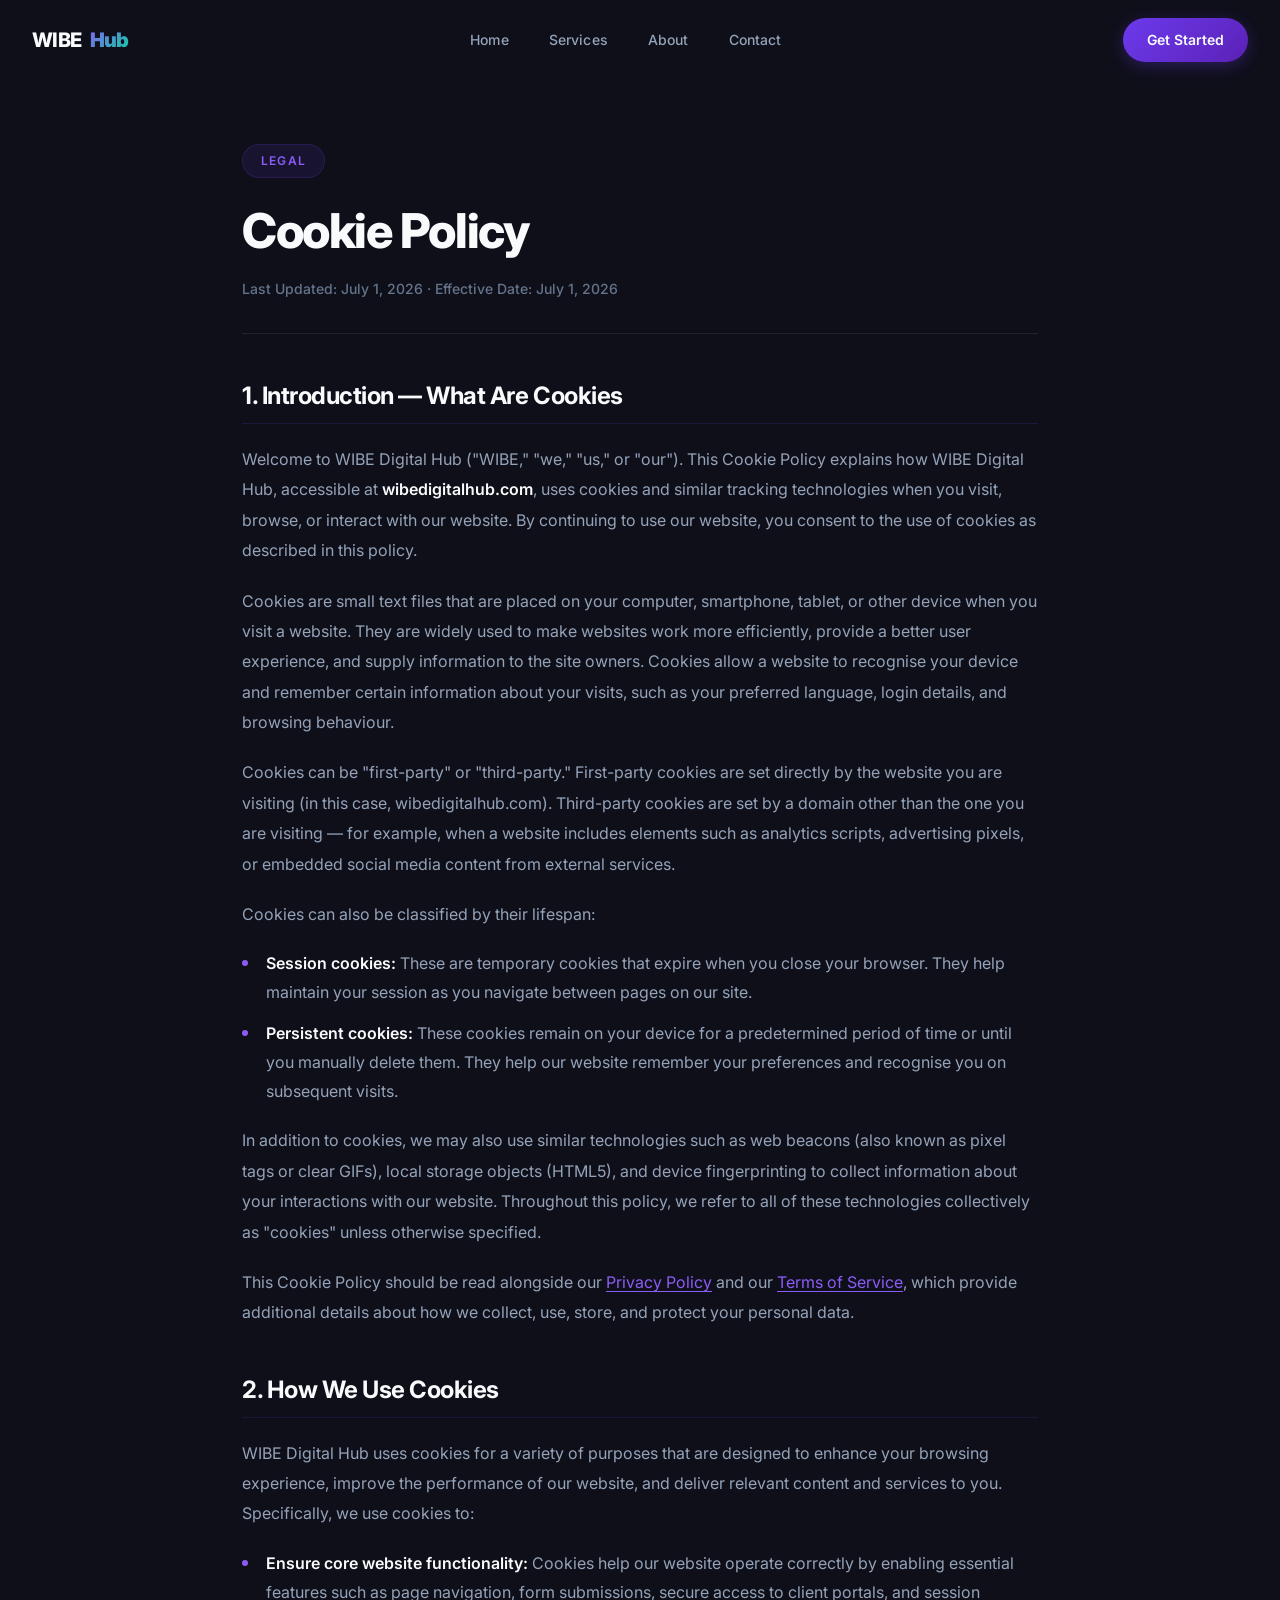
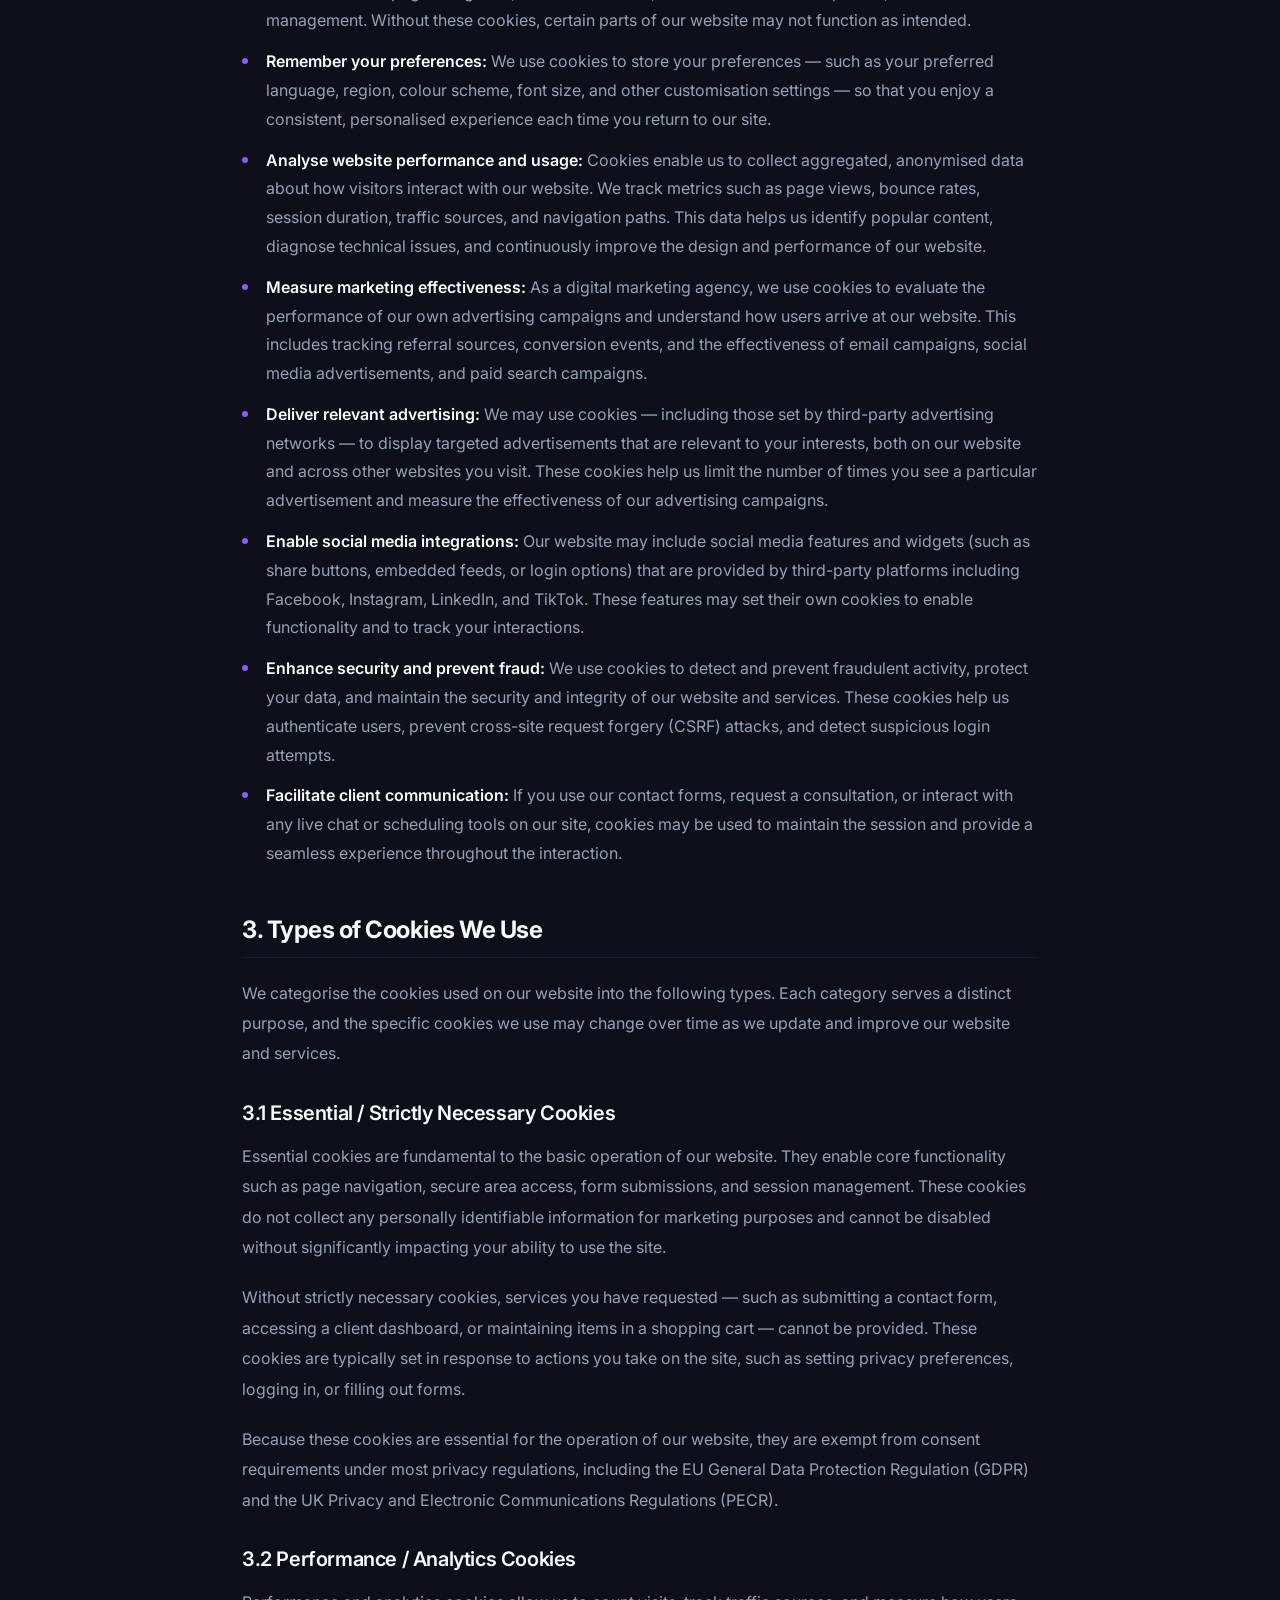
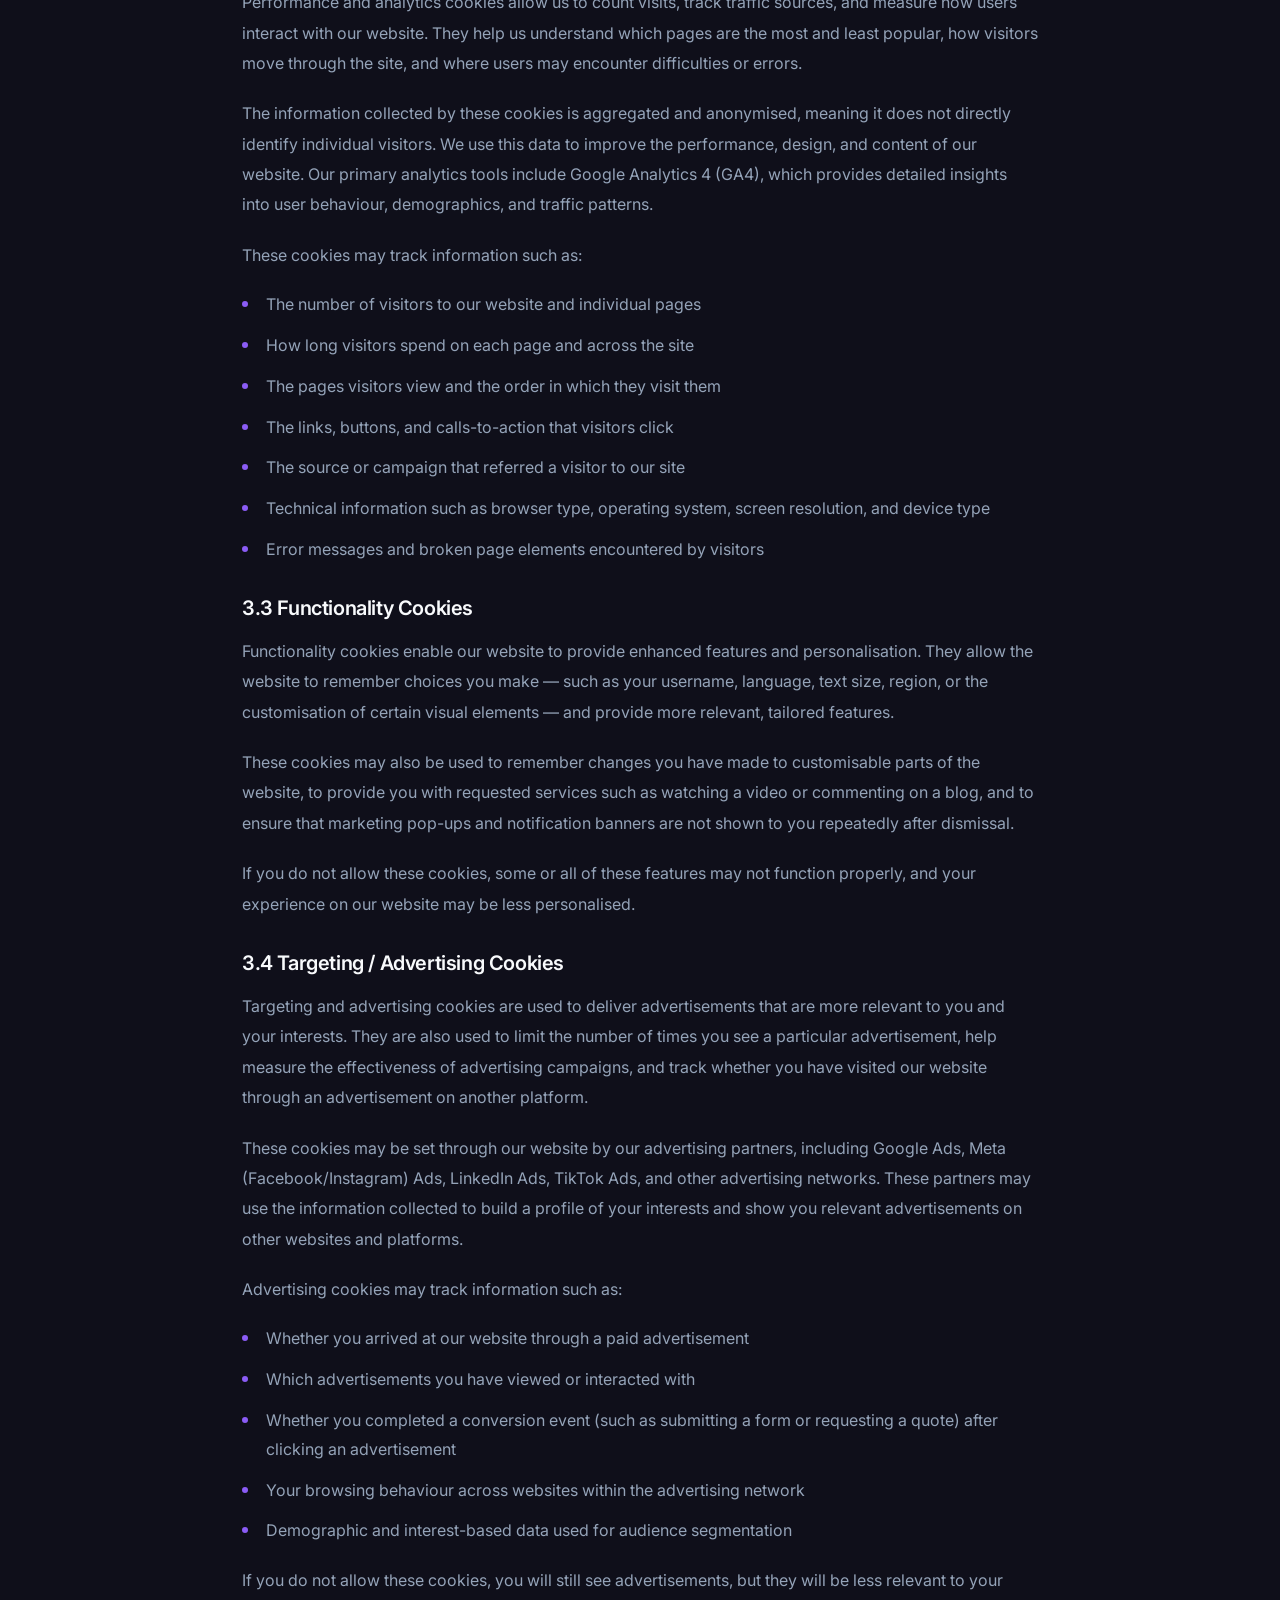
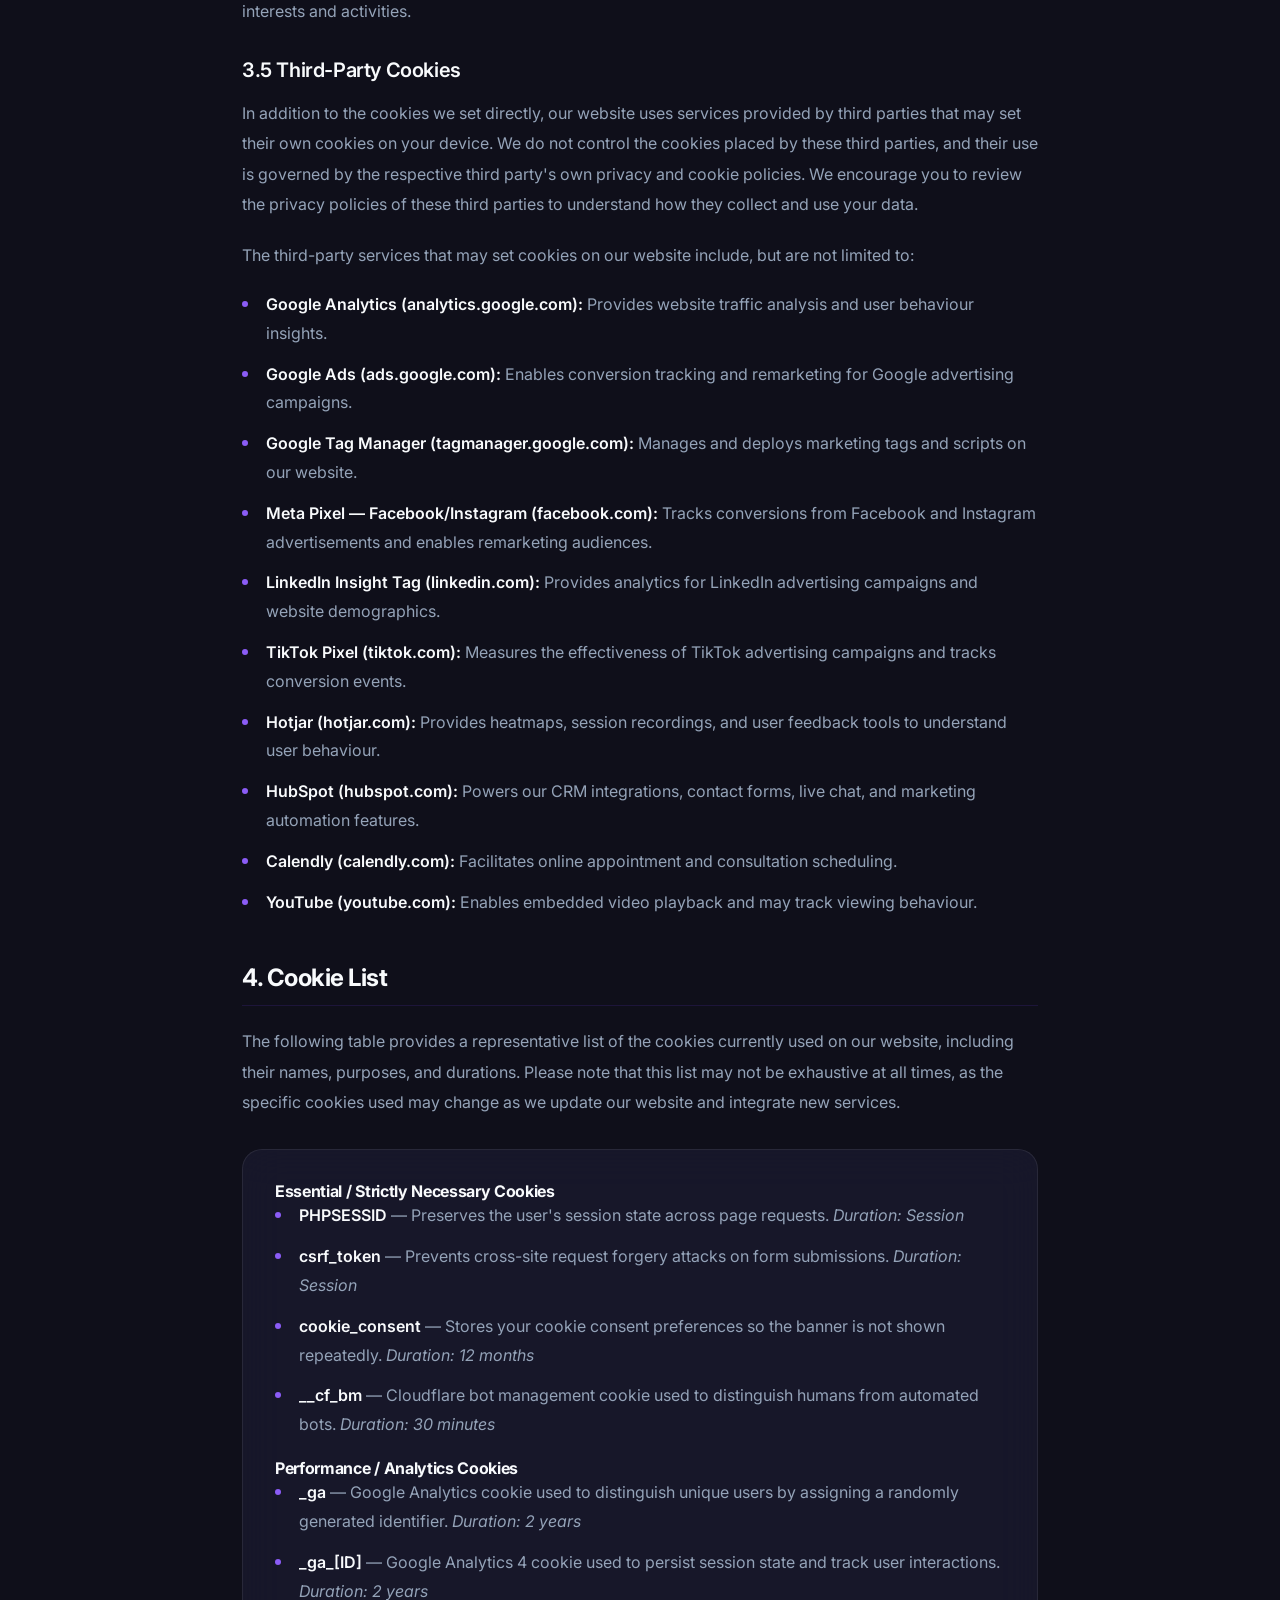
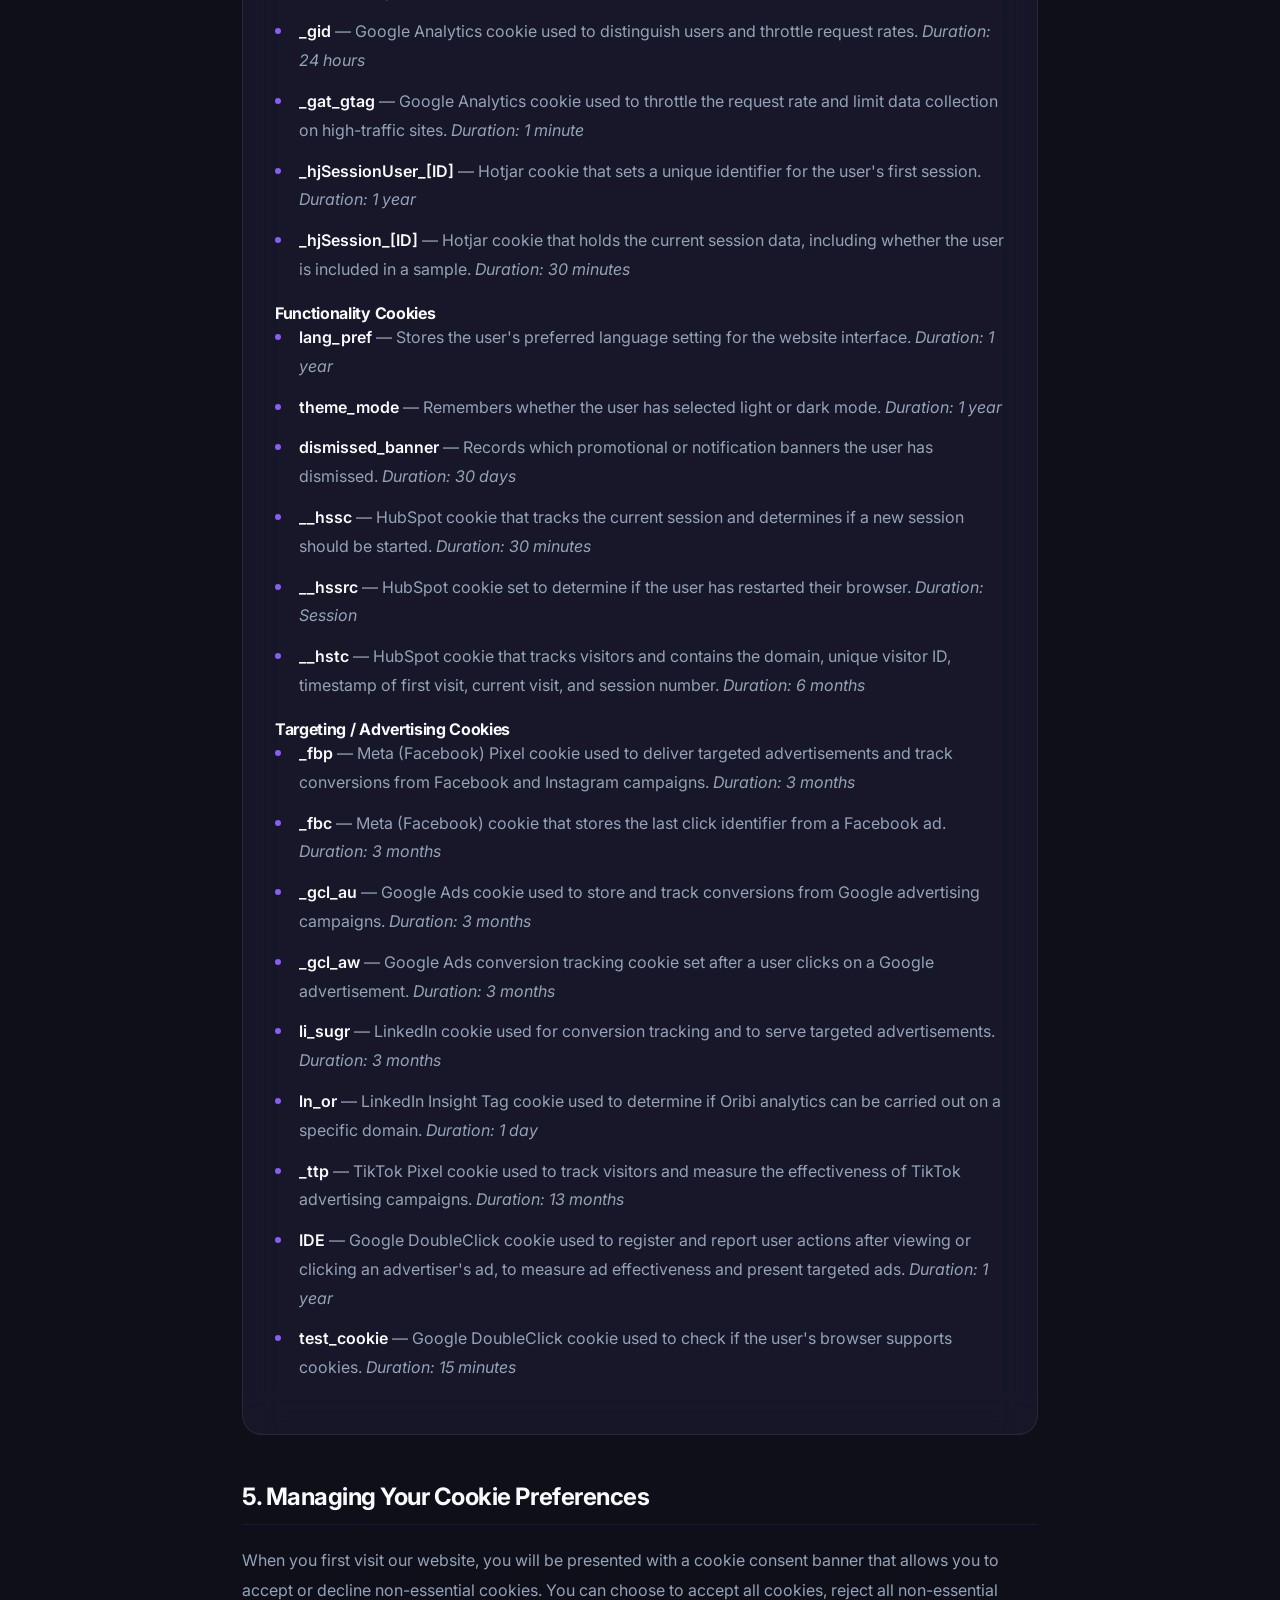
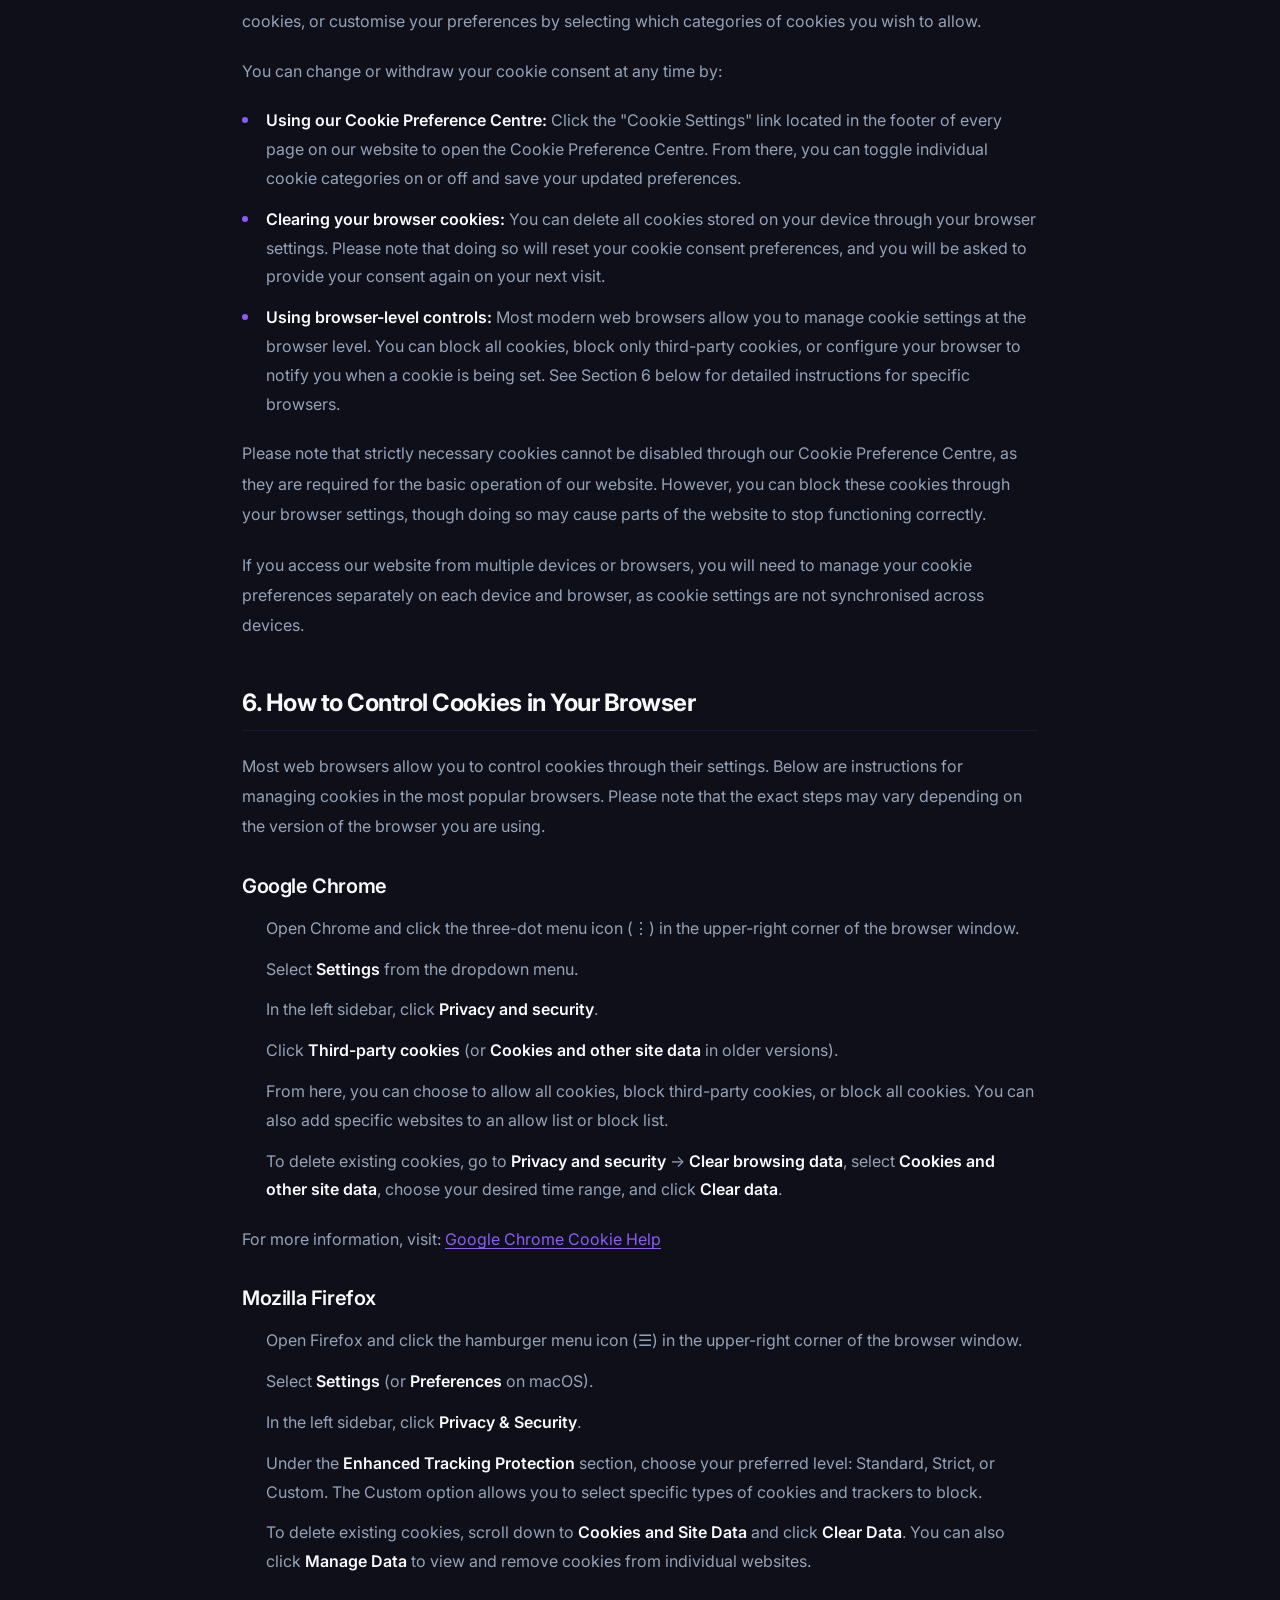
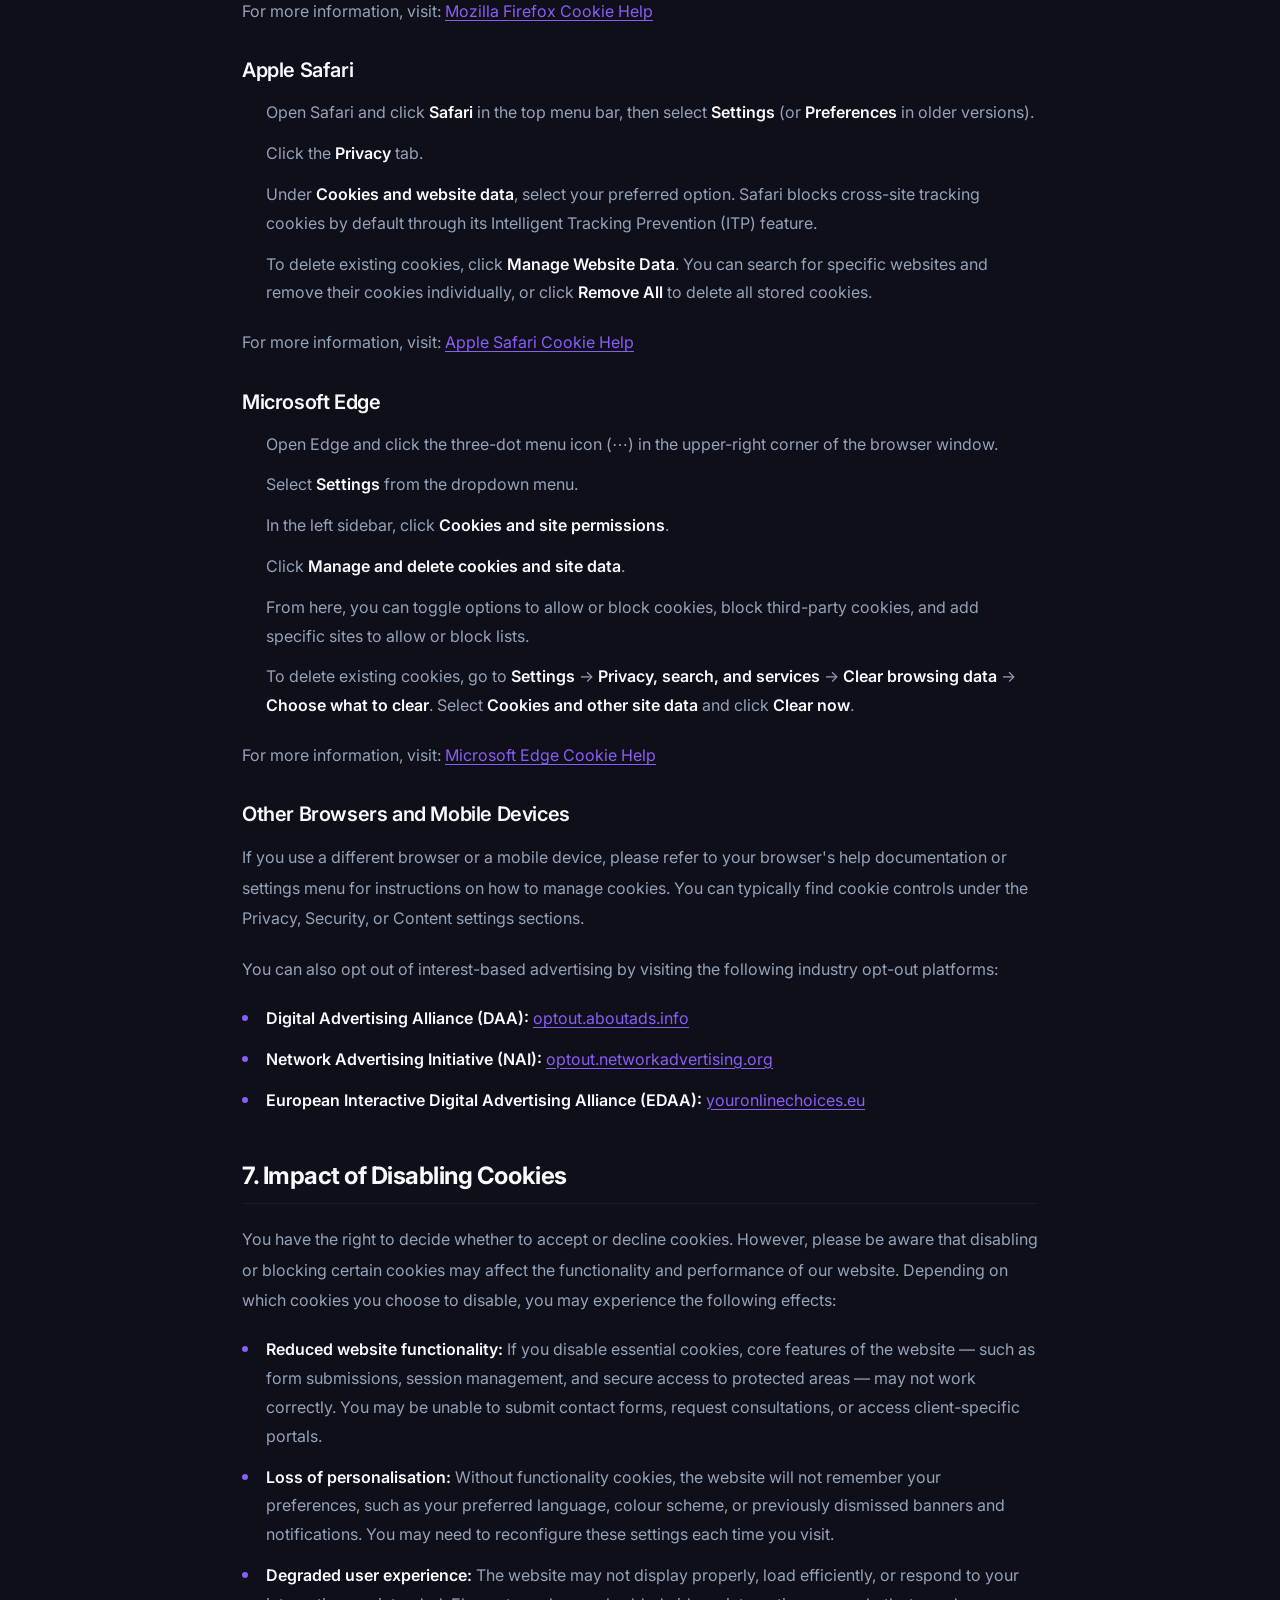
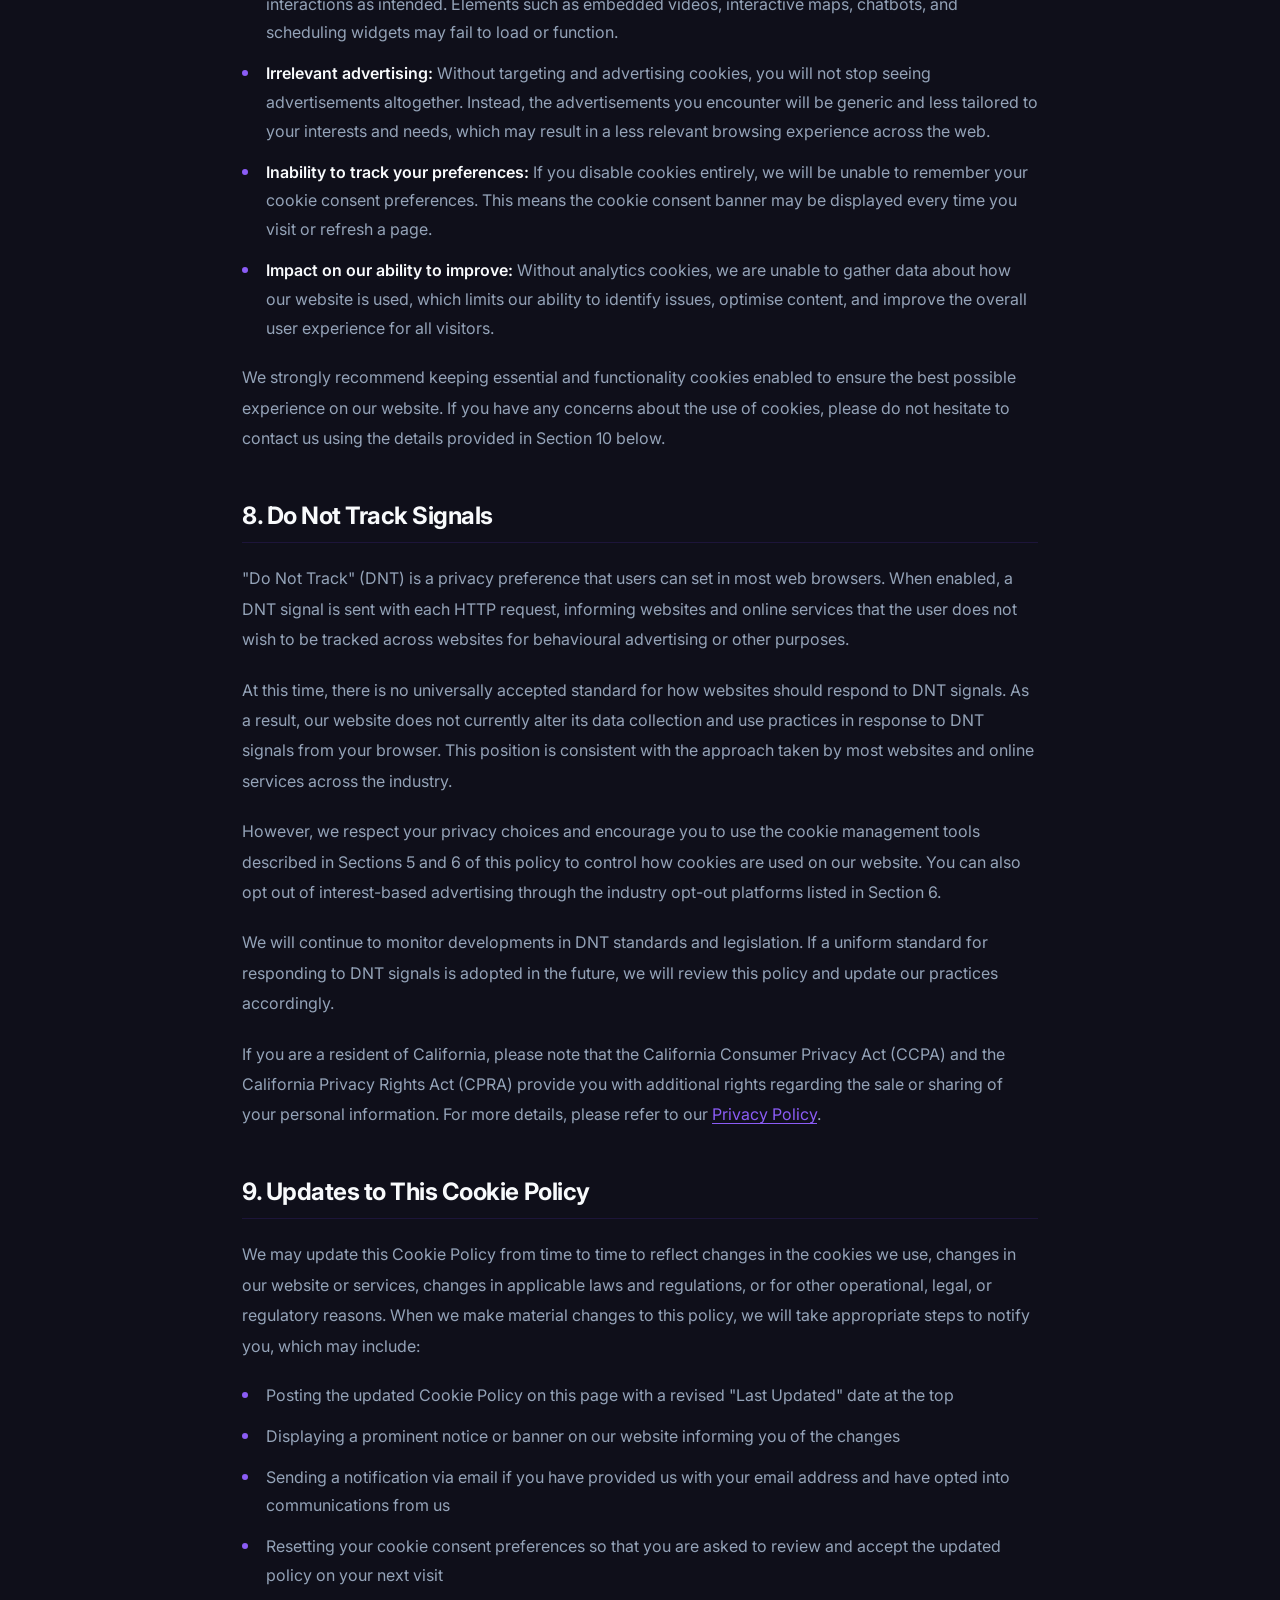
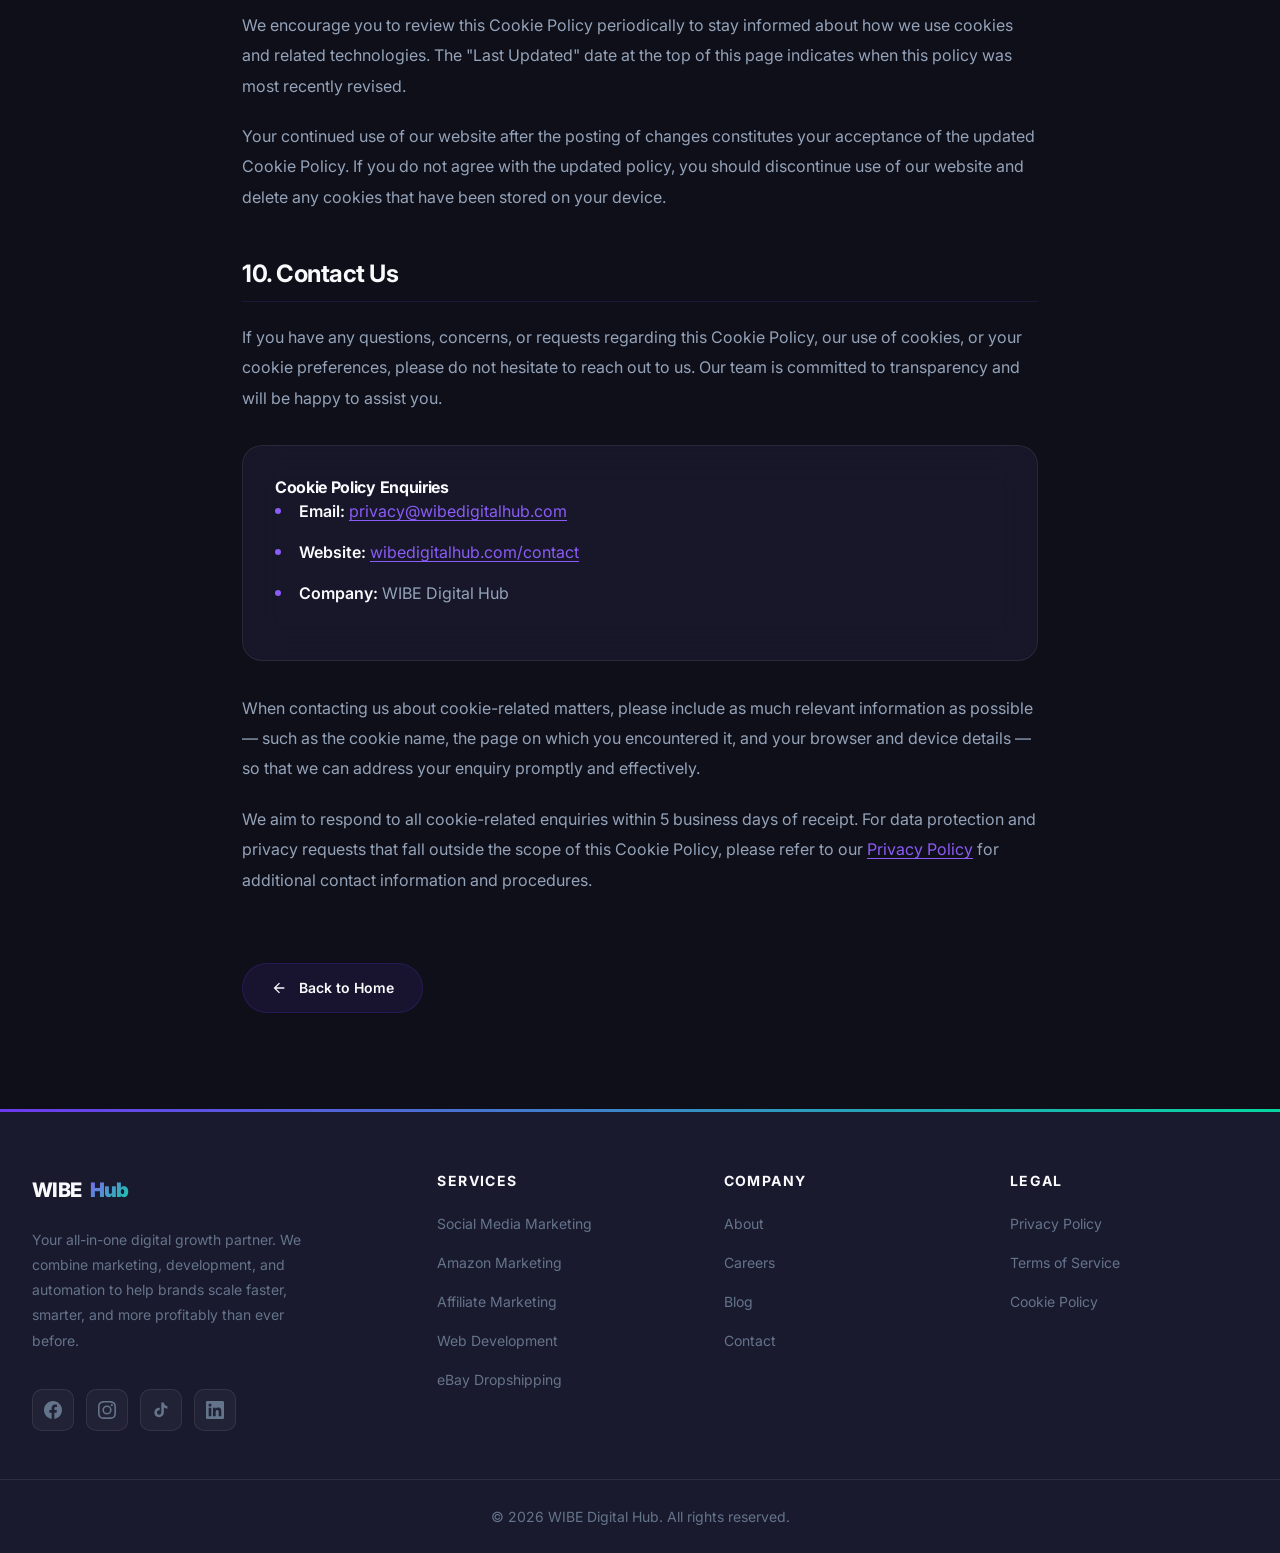
==== cookie-policy.html @ f44e10ad "Add files via upload" ====
<!DOCTYPE html>
<html lang="en">
<head>
    <meta charset="UTF-8">
    <meta name="viewport" content="width=device-width, initial-scale=1.0">
    <title>Cookie Policy | WIBE Digital Hub</title>
    <meta name="description" content="Cookie Policy for WIBE Digital Hub - Learn how we use cookies to improve your browsing experience.">
    <link rel="preconnect" href="https://fonts.googleapis.com">
    <link rel="preconnect" href="https://fonts.gstatic.com" crossorigin>
    <link href="https://fonts.googleapis.com/css2?family=Inter:wght@300;400;500;600;700;800;900&display=swap" rel="stylesheet">
    <link rel="stylesheet" href="css/styles.css">
</head>
<body>

    <!-- NAVIGATION -->
    <nav class="navbar scrolled">
        <div class="nav-container">
            <a href="index.html" class="nav-logo">WIBE<span>Hub</span></a>
            <ul class="nav-links">
                <li><a href="index.html#hero">Home</a></li>
                <li><a href="index.html#services">Services</a></li>
                <li><a href="index.html#about">About</a></li>
                <li><a href="index.html#contact">Contact</a></li>
            </ul>
            <a href="index.html#contact" class="nav-cta">Get Started</a>
            <div class="mobile-toggle">
                <span></span>
                <span></span>
                <span></span>
            </div>
        </div>
        <div class="mobile-menu">
            <ul>
                <li><a href="index.html#hero">Home</a></li>
                <li><a href="index.html#services">Services</a></li>
                <li><a href="index.html#about">About</a></li>
                <li><a href="index.html#contact">Contact</a></li>
            </ul>
            <a href="index.html#contact" class="mobile-menu-cta">Get Started</a>
        </div>
    </nav>

    <!-- LEGAL PAGE CONTENT -->
    <main class="legal-page">
      <div class="container">
        <div class="legal-header">
            <span class="section-badge">Legal</span>
            <h1>Cookie Policy</h1>
            <p class="legal-meta">Last Updated: July 1, 2026 · Effective Date: July 1, 2026</p>
        </div>
        <div class="legal-content">

            <!-- 1. Introduction / What Are Cookies -->
            <h2>1. Introduction — What Are Cookies</h2>
            <p>Welcome to WIBE Digital Hub ("WIBE," "we," "us," or "our"). This Cookie Policy explains how WIBE Digital Hub, accessible at <strong>wibedigitalhub.com</strong>, uses cookies and similar tracking technologies when you visit, browse, or interact with our website. By continuing to use our website, you consent to the use of cookies as described in this policy.</p>
            <p>Cookies are small text files that are placed on your computer, smartphone, tablet, or other device when you visit a website. They are widely used to make websites work more efficiently, provide a better user experience, and supply information to the site owners. Cookies allow a website to recognise your device and remember certain information about your visits, such as your preferred language, login details, and browsing behaviour.</p>
            <p>Cookies can be "first-party" or "third-party." First-party cookies are set directly by the website you are visiting (in this case, wibedigitalhub.com). Third-party cookies are set by a domain other than the one you are visiting — for example, when a website includes elements such as analytics scripts, advertising pixels, or embedded social media content from external services.</p>
            <p>Cookies can also be classified by their lifespan:</p>
            <ul>
                <li><strong>Session cookies:</strong> These are temporary cookies that expire when you close your browser. They help maintain your session as you navigate between pages on our site.</li>
                <li><strong>Persistent cookies:</strong> These cookies remain on your device for a predetermined period of time or until you manually delete them. They help our website remember your preferences and recognise you on subsequent visits.</li>
            </ul>
            <p>In addition to cookies, we may also use similar technologies such as web beacons (also known as pixel tags or clear GIFs), local storage objects (HTML5), and device fingerprinting to collect information about your interactions with our website. Throughout this policy, we refer to all of these technologies collectively as "cookies" unless otherwise specified.</p>
            <p>This Cookie Policy should be read alongside our <a href="privacy-policy.html">Privacy Policy</a> and our <a href="terms-of-service.html">Terms of Service</a>, which provide additional details about how we collect, use, store, and protect your personal data.</p>

            <!-- 2. How We Use Cookies -->
            <h2>2. How We Use Cookies</h2>
            <p>WIBE Digital Hub uses cookies for a variety of purposes that are designed to enhance your browsing experience, improve the performance of our website, and deliver relevant content and services to you. Specifically, we use cookies to:</p>
            <ul>
                <li><strong>Ensure core website functionality:</strong> Cookies help our website operate correctly by enabling essential features such as page navigation, form submissions, secure access to client portals, and session management. Without these cookies, certain parts of our website may not function as intended.</li>
                <li><strong>Remember your preferences:</strong> We use cookies to store your preferences — such as your preferred language, region, colour scheme, font size, and other customisation settings — so that you enjoy a consistent, personalised experience each time you return to our site.</li>
                <li><strong>Analyse website performance and usage:</strong> Cookies enable us to collect aggregated, anonymised data about how visitors interact with our website. We track metrics such as page views, bounce rates, session duration, traffic sources, and navigation paths. This data helps us identify popular content, diagnose technical issues, and continuously improve the design and performance of our website.</li>
                <li><strong>Measure marketing effectiveness:</strong> As a digital marketing agency, we use cookies to evaluate the performance of our own advertising campaigns and understand how users arrive at our website. This includes tracking referral sources, conversion events, and the effectiveness of email campaigns, social media advertisements, and paid search campaigns.</li>
                <li><strong>Deliver relevant advertising:</strong> We may use cookies — including those set by third-party advertising networks — to display targeted advertisements that are relevant to your interests, both on our website and across other websites you visit. These cookies help us limit the number of times you see a particular advertisement and measure the effectiveness of our advertising campaigns.</li>
                <li><strong>Enable social media integrations:</strong> Our website may include social media features and widgets (such as share buttons, embedded feeds, or login options) that are provided by third-party platforms including Facebook, Instagram, LinkedIn, and TikTok. These features may set their own cookies to enable functionality and to track your interactions.</li>
                <li><strong>Enhance security and prevent fraud:</strong> We use cookies to detect and prevent fraudulent activity, protect your data, and maintain the security and integrity of our website and services. These cookies help us authenticate users, prevent cross-site request forgery (CSRF) attacks, and detect suspicious login attempts.</li>
                <li><strong>Facilitate client communication:</strong> If you use our contact forms, request a consultation, or interact with any live chat or scheduling tools on our site, cookies may be used to maintain the session and provide a seamless experience throughout the interaction.</li>
            </ul>

            <!-- 3. Types of Cookies We Use -->
            <h2>3. Types of Cookies We Use</h2>
            <p>We categorise the cookies used on our website into the following types. Each category serves a distinct purpose, and the specific cookies we use may change over time as we update and improve our website and services.</p>

            <h3>3.1 Essential / Strictly Necessary Cookies</h3>
            <p>Essential cookies are fundamental to the basic operation of our website. They enable core functionality such as page navigation, secure area access, form submissions, and session management. These cookies do not collect any personally identifiable information for marketing purposes and cannot be disabled without significantly impacting your ability to use the site.</p>
            <p>Without strictly necessary cookies, services you have requested — such as submitting a contact form, accessing a client dashboard, or maintaining items in a shopping cart — cannot be provided. These cookies are typically set in response to actions you take on the site, such as setting privacy preferences, logging in, or filling out forms.</p>
            <p>Because these cookies are essential for the operation of our website, they are exempt from consent requirements under most privacy regulations, including the EU General Data Protection Regulation (GDPR) and the UK Privacy and Electronic Communications Regulations (PECR).</p>

            <h3>3.2 Performance / Analytics Cookies</h3>
            <p>Performance and analytics cookies allow us to count visits, track traffic sources, and measure how users interact with our website. They help us understand which pages are the most and least popular, how visitors move through the site, and where users may encounter difficulties or errors.</p>
            <p>The information collected by these cookies is aggregated and anonymised, meaning it does not directly identify individual visitors. We use this data to improve the performance, design, and content of our website. Our primary analytics tools include Google Analytics 4 (GA4), which provides detailed insights into user behaviour, demographics, and traffic patterns.</p>
            <p>These cookies may track information such as:</p>
            <ul>
                <li>The number of visitors to our website and individual pages</li>
                <li>How long visitors spend on each page and across the site</li>
                <li>The pages visitors view and the order in which they visit them</li>
                <li>The links, buttons, and calls-to-action that visitors click</li>
                <li>The source or campaign that referred a visitor to our site</li>
                <li>Technical information such as browser type, operating system, screen resolution, and device type</li>
                <li>Error messages and broken page elements encountered by visitors</li>
            </ul>

            <h3>3.3 Functionality Cookies</h3>
            <p>Functionality cookies enable our website to provide enhanced features and personalisation. They allow the website to remember choices you make — such as your username, language, text size, region, or the customisation of certain visual elements — and provide more relevant, tailored features.</p>
            <p>These cookies may also be used to remember changes you have made to customisable parts of the website, to provide you with requested services such as watching a video or commenting on a blog, and to ensure that marketing pop-ups and notification banners are not shown to you repeatedly after dismissal.</p>
            <p>If you do not allow these cookies, some or all of these features may not function properly, and your experience on our website may be less personalised.</p>

            <h3>3.4 Targeting / Advertising Cookies</h3>
            <p>Targeting and advertising cookies are used to deliver advertisements that are more relevant to you and your interests. They are also used to limit the number of times you see a particular advertisement, help measure the effectiveness of advertising campaigns, and track whether you have visited our website through an advertisement on another platform.</p>
            <p>These cookies may be set through our website by our advertising partners, including Google Ads, Meta (Facebook/Instagram) Ads, LinkedIn Ads, TikTok Ads, and other advertising networks. These partners may use the information collected to build a profile of your interests and show you relevant advertisements on other websites and platforms.</p>
            <p>Advertising cookies may track information such as:</p>
            <ul>
                <li>Whether you arrived at our website through a paid advertisement</li>
                <li>Which advertisements you have viewed or interacted with</li>
                <li>Whether you completed a conversion event (such as submitting a form or requesting a quote) after clicking an advertisement</li>
                <li>Your browsing behaviour across websites within the advertising network</li>
                <li>Demographic and interest-based data used for audience segmentation</li>
            </ul>
            <p>If you do not allow these cookies, you will still see advertisements, but they will be less relevant to your interests and activities.</p>

            <h3>3.5 Third-Party Cookies</h3>
            <p>In addition to the cookies we set directly, our website uses services provided by third parties that may set their own cookies on your device. We do not control the cookies placed by these third parties, and their use is governed by the respective third party's own privacy and cookie policies. We encourage you to review the privacy policies of these third parties to understand how they collect and use your data.</p>
            <p>The third-party services that may set cookies on our website include, but are not limited to:</p>
            <ul>
                <li><strong>Google Analytics (analytics.google.com):</strong> Provides website traffic analysis and user behaviour insights.</li>
                <li><strong>Google Ads (ads.google.com):</strong> Enables conversion tracking and remarketing for Google advertising campaigns.</li>
                <li><strong>Google Tag Manager (tagmanager.google.com):</strong> Manages and deploys marketing tags and scripts on our website.</li>
                <li><strong>Meta Pixel — Facebook/Instagram (facebook.com):</strong> Tracks conversions from Facebook and Instagram advertisements and enables remarketing audiences.</li>
                <li><strong>LinkedIn Insight Tag (linkedin.com):</strong> Provides analytics for LinkedIn advertising campaigns and website demographics.</li>
                <li><strong>TikTok Pixel (tiktok.com):</strong> Measures the effectiveness of TikTok advertising campaigns and tracks conversion events.</li>
                <li><strong>Hotjar (hotjar.com):</strong> Provides heatmaps, session recordings, and user feedback tools to understand user behaviour.</li>
                <li><strong>HubSpot (hubspot.com):</strong> Powers our CRM integrations, contact forms, live chat, and marketing automation features.</li>
                <li><strong>Calendly (calendly.com):</strong> Facilitates online appointment and consultation scheduling.</li>
                <li><strong>YouTube (youtube.com):</strong> Enables embedded video playback and may track viewing behaviour.</li>
            </ul>

            <!-- 4. Cookie List -->
            <h2>4. Cookie List</h2>
            <p>The following table provides a representative list of the cookies currently used on our website, including their names, purposes, and durations. Please note that this list may not be exhaustive at all times, as the specific cookies used may change as we update our website and integrate new services.</p>

            <div class="info-box">
                <h4>Essential / Strictly Necessary Cookies</h4>
                <ul>
                    <li><strong>PHPSESSID</strong> — Preserves the user's session state across page requests. <em>Duration: Session</em></li>
                    <li><strong>csrf_token</strong> — Prevents cross-site request forgery attacks on form submissions. <em>Duration: Session</em></li>
                    <li><strong>cookie_consent</strong> — Stores your cookie consent preferences so the banner is not shown repeatedly. <em>Duration: 12 months</em></li>
                    <li><strong>__cf_bm</strong> — Cloudflare bot management cookie used to distinguish humans from automated bots. <em>Duration: 30 minutes</em></li>
                </ul>

                <h4>Performance / Analytics Cookies</h4>
                <ul>
                    <li><strong>_ga</strong> — Google Analytics cookie used to distinguish unique users by assigning a randomly generated identifier. <em>Duration: 2 years</em></li>
                    <li><strong>_ga_[ID]</strong> — Google Analytics 4 cookie used to persist session state and track user interactions. <em>Duration: 2 years</em></li>
                    <li><strong>_gid</strong> — Google Analytics cookie used to distinguish users and throttle request rates. <em>Duration: 24 hours</em></li>
                    <li><strong>_gat_gtag</strong> — Google Analytics cookie used to throttle the request rate and limit data collection on high-traffic sites. <em>Duration: 1 minute</em></li>
                    <li><strong>_hjSessionUser_[ID]</strong> — Hotjar cookie that sets a unique identifier for the user's first session. <em>Duration: 1 year</em></li>
                    <li><strong>_hjSession_[ID]</strong> — Hotjar cookie that holds the current session data, including whether the user is included in a sample. <em>Duration: 30 minutes</em></li>
                </ul>

                <h4>Functionality Cookies</h4>
                <ul>
                    <li><strong>lang_pref</strong> — Stores the user's preferred language setting for the website interface. <em>Duration: 1 year</em></li>
                    <li><strong>theme_mode</strong> — Remembers whether the user has selected light or dark mode. <em>Duration: 1 year</em></li>
                    <li><strong>dismissed_banner</strong> — Records which promotional or notification banners the user has dismissed. <em>Duration: 30 days</em></li>
                    <li><strong>__hssc</strong> — HubSpot cookie that tracks the current session and determines if a new session should be started. <em>Duration: 30 minutes</em></li>
                    <li><strong>__hssrc</strong> — HubSpot cookie set to determine if the user has restarted their browser. <em>Duration: Session</em></li>
                    <li><strong>__hstc</strong> — HubSpot cookie that tracks visitors and contains the domain, unique visitor ID, timestamp of first visit, current visit, and session number. <em>Duration: 6 months</em></li>
                </ul>

                <h4>Targeting / Advertising Cookies</h4>
                <ul>
                    <li><strong>_fbp</strong> — Meta (Facebook) Pixel cookie used to deliver targeted advertisements and track conversions from Facebook and Instagram campaigns. <em>Duration: 3 months</em></li>
                    <li><strong>_fbc</strong> — Meta (Facebook) cookie that stores the last click identifier from a Facebook ad. <em>Duration: 3 months</em></li>
                    <li><strong>_gcl_au</strong> — Google Ads cookie used to store and track conversions from Google advertising campaigns. <em>Duration: 3 months</em></li>
                    <li><strong>_gcl_aw</strong> — Google Ads conversion tracking cookie set after a user clicks on a Google advertisement. <em>Duration: 3 months</em></li>
                    <li><strong>li_sugr</strong> — LinkedIn cookie used for conversion tracking and to serve targeted advertisements. <em>Duration: 3 months</em></li>
                    <li><strong>ln_or</strong> — LinkedIn Insight Tag cookie used to determine if Oribi analytics can be carried out on a specific domain. <em>Duration: 1 day</em></li>
                    <li><strong>_ttp</strong> — TikTok Pixel cookie used to track visitors and measure the effectiveness of TikTok advertising campaigns. <em>Duration: 13 months</em></li>
                    <li><strong>IDE</strong> — Google DoubleClick cookie used to register and report user actions after viewing or clicking an advertiser's ad, to measure ad effectiveness and present targeted ads. <em>Duration: 1 year</em></li>
                    <li><strong>test_cookie</strong> — Google DoubleClick cookie used to check if the user's browser supports cookies. <em>Duration: 15 minutes</em></li>
                </ul>
            </div>

            <!-- 5. Managing Your Cookie Preferences -->
            <h2>5. Managing Your Cookie Preferences</h2>
            <p>When you first visit our website, you will be presented with a cookie consent banner that allows you to accept or decline non-essential cookies. You can choose to accept all cookies, reject all non-essential cookies, or customise your preferences by selecting which categories of cookies you wish to allow.</p>
            <p>You can change or withdraw your cookie consent at any time by:</p>
            <ul>
                <li><strong>Using our Cookie Preference Centre:</strong> Click the "Cookie Settings" link located in the footer of every page on our website to open the Cookie Preference Centre. From there, you can toggle individual cookie categories on or off and save your updated preferences.</li>
                <li><strong>Clearing your browser cookies:</strong> You can delete all cookies stored on your device through your browser settings. Please note that doing so will reset your cookie consent preferences, and you will be asked to provide your consent again on your next visit.</li>
                <li><strong>Using browser-level controls:</strong> Most modern web browsers allow you to manage cookie settings at the browser level. You can block all cookies, block only third-party cookies, or configure your browser to notify you when a cookie is being set. See Section 6 below for detailed instructions for specific browsers.</li>
            </ul>
            <p>Please note that strictly necessary cookies cannot be disabled through our Cookie Preference Centre, as they are required for the basic operation of our website. However, you can block these cookies through your browser settings, though doing so may cause parts of the website to stop functioning correctly.</p>
            <p>If you access our website from multiple devices or browsers, you will need to manage your cookie preferences separately on each device and browser, as cookie settings are not synchronised across devices.</p>

            <!-- 6. How to Control Cookies in Your Browser -->
            <h2>6. How to Control Cookies in Your Browser</h2>
            <p>Most web browsers allow you to control cookies through their settings. Below are instructions for managing cookies in the most popular browsers. Please note that the exact steps may vary depending on the version of the browser you are using.</p>

            <h3>Google Chrome</h3>
            <ol>
                <li>Open Chrome and click the three-dot menu icon (⋮) in the upper-right corner of the browser window.</li>
                <li>Select <strong>Settings</strong> from the dropdown menu.</li>
                <li>In the left sidebar, click <strong>Privacy and security</strong>.</li>
                <li>Click <strong>Third-party cookies</strong> (or <strong>Cookies and other site data</strong> in older versions).</li>
                <li>From here, you can choose to allow all cookies, block third-party cookies, or block all cookies. You can also add specific websites to an allow list or block list.</li>
                <li>To delete existing cookies, go to <strong>Privacy and security</strong> → <strong>Clear browsing data</strong>, select <strong>Cookies and other site data</strong>, choose your desired time range, and click <strong>Clear data</strong>.</li>
            </ol>
            <p>For more information, visit: <a href="https://support.google.com/chrome/answer/95647" target="_blank" rel="noopener noreferrer">Google Chrome Cookie Help</a></p>

            <h3>Mozilla Firefox</h3>
            <ol>
                <li>Open Firefox and click the hamburger menu icon (☰) in the upper-right corner of the browser window.</li>
                <li>Select <strong>Settings</strong> (or <strong>Preferences</strong> on macOS).</li>
                <li>In the left sidebar, click <strong>Privacy &amp; Security</strong>.</li>
                <li>Under the <strong>Enhanced Tracking Protection</strong> section, choose your preferred level: Standard, Strict, or Custom. The Custom option allows you to select specific types of cookies and trackers to block.</li>
                <li>To delete existing cookies, scroll down to <strong>Cookies and Site Data</strong> and click <strong>Clear Data</strong>. You can also click <strong>Manage Data</strong> to view and remove cookies from individual websites.</li>
            </ol>
            <p>For more information, visit: <a href="https://support.mozilla.org/en-US/kb/clear-cookies-and-site-data-firefox" target="_blank" rel="noopener noreferrer">Mozilla Firefox Cookie Help</a></p>

            <h3>Apple Safari</h3>
            <ol>
                <li>Open Safari and click <strong>Safari</strong> in the top menu bar, then select <strong>Settings</strong> (or <strong>Preferences</strong> in older versions).</li>
                <li>Click the <strong>Privacy</strong> tab.</li>
                <li>Under <strong>Cookies and website data</strong>, select your preferred option. Safari blocks cross-site tracking cookies by default through its Intelligent Tracking Prevention (ITP) feature.</li>
                <li>To delete existing cookies, click <strong>Manage Website Data</strong>. You can search for specific websites and remove their cookies individually, or click <strong>Remove All</strong> to delete all stored cookies.</li>
            </ol>
            <p>For more information, visit: <a href="https://support.apple.com/guide/safari/manage-cookies-sfri11471/mac" target="_blank" rel="noopener noreferrer">Apple Safari Cookie Help</a></p>

            <h3>Microsoft Edge</h3>
            <ol>
                <li>Open Edge and click the three-dot menu icon (⋯) in the upper-right corner of the browser window.</li>
                <li>Select <strong>Settings</strong> from the dropdown menu.</li>
                <li>In the left sidebar, click <strong>Cookies and site permissions</strong>.</li>
                <li>Click <strong>Manage and delete cookies and site data</strong>.</li>
                <li>From here, you can toggle options to allow or block cookies, block third-party cookies, and add specific sites to allow or block lists.</li>
                <li>To delete existing cookies, go to <strong>Settings</strong> → <strong>Privacy, search, and services</strong> → <strong>Clear browsing data</strong> → <strong>Choose what to clear</strong>. Select <strong>Cookies and other site data</strong> and click <strong>Clear now</strong>.</li>
            </ol>
            <p>For more information, visit: <a href="https://support.microsoft.com/en-us/microsoft-edge/delete-cookies-in-microsoft-edge-63947406-40ac-c3b8-57b9-2a946a29ae09" target="_blank" rel="noopener noreferrer">Microsoft Edge Cookie Help</a></p>

            <h3>Other Browsers and Mobile Devices</h3>
            <p>If you use a different browser or a mobile device, please refer to your browser's help documentation or settings menu for instructions on how to manage cookies. You can typically find cookie controls under the Privacy, Security, or Content settings sections.</p>
            <p>You can also opt out of interest-based advertising by visiting the following industry opt-out platforms:</p>
            <ul>
                <li><strong>Digital Advertising Alliance (DAA):</strong> <a href="https://optout.aboutads.info/" target="_blank" rel="noopener noreferrer">optout.aboutads.info</a></li>
                <li><strong>Network Advertising Initiative (NAI):</strong> <a href="https://optout.networkadvertising.org/" target="_blank" rel="noopener noreferrer">optout.networkadvertising.org</a></li>
                <li><strong>European Interactive Digital Advertising Alliance (EDAA):</strong> <a href="https://www.youronlinechoices.eu/" target="_blank" rel="noopener noreferrer">youronlinechoices.eu</a></li>
            </ul>

            <!-- 7. Impact of Disabling Cookies -->
            <h2>7. Impact of Disabling Cookies</h2>
            <p>You have the right to decide whether to accept or decline cookies. However, please be aware that disabling or blocking certain cookies may affect the functionality and performance of our website. Depending on which cookies you choose to disable, you may experience the following effects:</p>
            <ul>
                <li><strong>Reduced website functionality:</strong> If you disable essential cookies, core features of the website — such as form submissions, session management, and secure access to protected areas — may not work correctly. You may be unable to submit contact forms, request consultations, or access client-specific portals.</li>
                <li><strong>Loss of personalisation:</strong> Without functionality cookies, the website will not remember your preferences, such as your preferred language, colour scheme, or previously dismissed banners and notifications. You may need to reconfigure these settings each time you visit.</li>
                <li><strong>Degraded user experience:</strong> The website may not display properly, load efficiently, or respond to your interactions as intended. Elements such as embedded videos, interactive maps, chatbots, and scheduling widgets may fail to load or function.</li>
                <li><strong>Irrelevant advertising:</strong> Without targeting and advertising cookies, you will not stop seeing advertisements altogether. Instead, the advertisements you encounter will be generic and less tailored to your interests and needs, which may result in a less relevant browsing experience across the web.</li>
                <li><strong>Inability to track your preferences:</strong> If you disable cookies entirely, we will be unable to remember your cookie consent preferences. This means the cookie consent banner may be displayed every time you visit or refresh a page.</li>
                <li><strong>Impact on our ability to improve:</strong> Without analytics cookies, we are unable to gather data about how our website is used, which limits our ability to identify issues, optimise content, and improve the overall user experience for all visitors.</li>
            </ul>
            <p>We strongly recommend keeping essential and functionality cookies enabled to ensure the best possible experience on our website. If you have any concerns about the use of cookies, please do not hesitate to contact us using the details provided in Section 10 below.</p>

            <!-- 8. Do Not Track Signals -->
            <h2>8. Do Not Track Signals</h2>
            <p>"Do Not Track" (DNT) is a privacy preference that users can set in most web browsers. When enabled, a DNT signal is sent with each HTTP request, informing websites and online services that the user does not wish to be tracked across websites for behavioural advertising or other purposes.</p>
            <p>At this time, there is no universally accepted standard for how websites should respond to DNT signals. As a result, our website does not currently alter its data collection and use practices in response to DNT signals from your browser. This position is consistent with the approach taken by most websites and online services across the industry.</p>
            <p>However, we respect your privacy choices and encourage you to use the cookie management tools described in Sections 5 and 6 of this policy to control how cookies are used on our website. You can also opt out of interest-based advertising through the industry opt-out platforms listed in Section 6.</p>
            <p>We will continue to monitor developments in DNT standards and legislation. If a uniform standard for responding to DNT signals is adopted in the future, we will review this policy and update our practices accordingly.</p>
            <p>If you are a resident of California, please note that the California Consumer Privacy Act (CCPA) and the California Privacy Rights Act (CPRA) provide you with additional rights regarding the sale or sharing of your personal information. For more details, please refer to our <a href="privacy-policy.html">Privacy Policy</a>.</p>

            <!-- 9. Updates to This Cookie Policy -->
            <h2>9. Updates to This Cookie Policy</h2>
            <p>We may update this Cookie Policy from time to time to reflect changes in the cookies we use, changes in our website or services, changes in applicable laws and regulations, or for other operational, legal, or regulatory reasons. When we make material changes to this policy, we will take appropriate steps to notify you, which may include:</p>
            <ul>
                <li>Posting the updated Cookie Policy on this page with a revised "Last Updated" date at the top</li>
                <li>Displaying a prominent notice or banner on our website informing you of the changes</li>
                <li>Sending a notification via email if you have provided us with your email address and have opted into communications from us</li>
                <li>Resetting your cookie consent preferences so that you are asked to review and accept the updated policy on your next visit</li>
            </ul>
            <p>We encourage you to review this Cookie Policy periodically to stay informed about how we use cookies and related technologies. The "Last Updated" date at the top of this page indicates when this policy was most recently revised.</p>
            <p>Your continued use of our website after the posting of changes constitutes your acceptance of the updated Cookie Policy. If you do not agree with the updated policy, you should discontinue use of our website and delete any cookies that have been stored on your device.</p>

            <!-- 10. Contact Us -->
            <h2>10. Contact Us</h2>
            <p>If you have any questions, concerns, or requests regarding this Cookie Policy, our use of cookies, or your cookie preferences, please do not hesitate to reach out to us. Our team is committed to transparency and will be happy to assist you.</p>

            <div class="info-box">
                <h4>Cookie Policy Enquiries</h4>
                <ul>
                    <li><strong>Email:</strong> <a href="mailto:privacy@wibedigitalhub.com">privacy@wibedigitalhub.com</a></li>
                    <li><strong>Website:</strong> <a href="index.html#contact">wibedigitalhub.com/contact</a></li>
                    <li><strong>Company:</strong> WIBE Digital Hub</li>
                </ul>
            </div>

            <p>When contacting us about cookie-related matters, please include as much relevant information as possible — such as the cookie name, the page on which you encountered it, and your browser and device details — so that we can address your enquiry promptly and effectively.</p>
            <p>We aim to respond to all cookie-related enquiries within 5 business days of receipt. For data protection and privacy requests that fall outside the scope of this Cookie Policy, please refer to our <a href="privacy-policy.html">Privacy Policy</a> for additional contact information and procedures.</p>

        </div>
        <a href="index.html" class="legal-back">
            <svg viewBox="0 0 24 24" fill="currentColor"><path d="M20 11H7.83l5.59-5.59L12 4l-8 8 8 8 1.41-1.41L7.83 13H20v-2z"/></svg>
            Back to Home
        </a>
      </div>
    </main>

    <!-- FOOTER -->
    <footer class="footer">
        <div class="footer-top">
          <div class="container">
            <div class="footer-grid">
                <div class="footer-brand">
                    <a href="index.html" class="nav-logo">WIBE<span>Hub</span></a>
                    <p>Your all-in-one digital growth partner. We combine marketing, development, and automation to help brands scale faster, smarter, and more profitably than ever before.</p>
                    <div class="social-links">
                        <a href="#" aria-label="Facebook" target="_blank" rel="noopener noreferrer"><svg width="18" height="18" viewBox="0 0 24 24" fill="currentColor"><path d="M24 12.073c0-6.627-5.373-12-12-12s-12 5.373-12 12c0 5.99 4.388 10.954 10.125 11.854v-8.385H7.078v-3.47h3.047V9.43c0-3.007 1.792-4.669 4.533-4.669 1.312 0 2.686.235 2.686.235v2.953H15.83c-1.491 0-1.956.925-1.956 1.874v2.25h3.328l-.532 3.47h-2.796v8.385C19.612 23.027 24 18.062 24 12.073z"/></svg></a>
                        <a href="#" aria-label="Instagram" target="_blank" rel="noopener noreferrer"><svg width="18" height="18" viewBox="0 0 24 24" fill="currentColor"><path d="M12 2.163c3.204 0 3.584.012 4.85.07 3.252.148 4.771 1.691 4.919 4.919.058 1.265.069 1.645.069 4.849 0 3.205-.012 3.584-.069 4.849-.149 3.225-1.664 4.771-4.919 4.919-1.266.058-1.644.07-4.85.07-3.204 0-3.584-.012-4.849-.07-3.26-.149-4.771-1.699-4.919-4.92-.058-1.265-.07-1.644-.07-4.849 0-3.204.013-3.583.07-4.849.149-3.227 1.664-4.771 4.919-4.919 1.266-.057 1.645-.069 4.849-.069zM12 0C8.741 0 8.333.014 7.053.072 2.695.272.273 2.69.073 7.052.014 8.333 0 8.741 0 12c0 3.259.014 3.668.072 4.948.2 4.358 2.618 6.78 6.98 6.98C8.333 23.986 8.741 24 12 24c3.259 0 3.668-.014 4.948-.072 4.354-.2 6.782-2.618 6.979-6.98.059-1.28.073-1.689.073-4.948 0-3.259-.014-3.667-.072-4.947-.196-4.354-2.617-6.78-6.979-6.98C15.668.014 15.259 0 12 0zm0 5.838a6.162 6.162 0 100 12.324 6.162 6.162 0 000-12.324zM12 16a4 4 0 110-8 4 4 0 010 8zm6.406-11.845a1.44 1.44 0 100 2.881 1.44 1.44 0 000-2.881z"/></svg></a>
                        <a href="#" aria-label="TikTok" target="_blank" rel="noopener noreferrer"><svg width="18" height="18" viewBox="0 0 24 24" fill="currentColor"><path d="M19.59 6.69a4.83 4.83 0 01-3.77-4.25V2h-3.45v13.67a2.89 2.89 0 01-2.88 2.5 2.89 2.89 0 01-2.89-2.89 2.89 2.89 0 012.89-2.89c.28 0 .54.04.79.1v-3.5a6.37 6.37 0 00-.79-.05A6.34 6.34 0 003.15 15.2a6.34 6.34 0 0010.86 4.48 6.3 6.3 0 001.86-4.49V8.73a8.19 8.19 0 004.72 1.49v-3.4a4.85 4.85 0 01-1-.13z"/></svg></a>
                        <a href="#" aria-label="LinkedIn" target="_blank" rel="noopener noreferrer"><svg width="18" height="18" viewBox="0 0 24 24" fill="currentColor"><path d="M20.447 20.452h-3.554v-5.569c0-1.328-.027-3.037-1.852-3.037-1.853 0-2.136 1.445-2.136 2.939v5.667H9.351V9h3.414v1.561h.046c.477-.9 1.637-1.85 3.37-1.85 3.601 0 4.267 2.37 4.267 5.455v6.286zM5.337 7.433a2.062 2.062 0 01-2.063-2.065 2.064 2.064 0 112.063 2.065zm1.782 13.019H3.555V9h3.564v11.452zM22.225 0H1.771C.792 0 0 .774 0 1.729v20.542C0 23.227.792 24 1.771 24h20.451C23.2 24 24 23.227 24 22.271V1.729C24 .774 23.2 0 22.222 0h.003z"/></svg></a>
                    </div>
                </div>
                <div class="footer-links">
                    <h4>Services</h4>
                    <ul>
                        <li><a href="index.html#services">Social Media Marketing</a></li>
                        <li><a href="index.html#services">Amazon Marketing</a></li>
                        <li><a href="index.html#services">Affiliate Marketing</a></li>
                        <li><a href="index.html#services">Web Development</a></li>
                        <li><a href="index.html#services">eBay Dropshipping</a></li>
                    </ul>
                </div>
                <div class="footer-links">
                    <h4>Company</h4>
                    <ul>
                        <li><a href="index.html#about">About</a></li>
                        <li><a href="#">Careers</a></li>
                        <li><a href="#">Blog</a></li>
                        <li><a href="index.html#contact">Contact</a></li>
                    </ul>
                </div>
                <div class="footer-links">
                    <h4>Legal</h4>
                    <ul>
                        <li><a href="privacy-policy.html">Privacy Policy</a></li>
                        <li><a href="terms-of-service.html">Terms of Service</a></li>
                        <li><a href="cookie-policy.html">Cookie Policy</a></li>
                    </ul>
                </div>
            </div>
          </div>
        </div>
        <div class="footer-bottom">
          <div class="container">
            <p>&copy; 2026 WIBE Digital Hub. All rights reserved.</p>
          </div>
        </div>
    </footer>

    <script defer src="js/main.js"></script>
</body>
</html>
---- css/styles.css ----
/* ============================================================
   WIBE DIGITAL HUB — Premium CSS Design System
   Ultra-premium dark-themed agency website
   ============================================================ */

/* ─── Google Fonts Import ─── */
@import url('https://fonts.googleapis.com/css2?family=Inter:wght@300;400;500;600;700;800;900&display=swap');

/* ============================================================
   1. CSS CUSTOM PROPERTIES (Design Tokens)
   ============================================================ */
:root {
  /* ── Color Palette ── */
  --primary:          #6C3AED;
  --primary-light:    #8B5CF6;
  --primary-dark:     #5B21B6;
  --primary-rgb:      108, 58, 237;
  --accent:           #06D6A0;
  --accent-dark:      #05B88A;
  --accent-rgb:       6, 214, 160;

  /* ── Surfaces ── */
  --dark-bg:          #0F0F1A;
  --surface:          #1A1A2E;
  --surface-light:    #25253D;
  --surface-lighter:  #2D2D4A;

  /* ── Typography Colors ── */
  --text-primary:     #F8FAFC;
  --text-secondary:   #94A3B8;
  --text-muted:       #64748B;

  /* ── Borders & Glass ── */
  --border:           rgba(108, 58, 237, 0.2);
  --glass:            rgba(26, 26, 46, 0.8);
  --glass-border:     rgba(255, 255, 255, 0.08);

  /* ── Typography ── */
  --font-family:      'Inter', -apple-system, BlinkMacSystemFont, 'Segoe UI', sans-serif;
  --font-size-xs:     0.75rem;
  --font-size-sm:     0.875rem;
  --font-size-base:   1rem;
  --font-size-lg:     1.125rem;
  --font-size-xl:     1.25rem;
  --font-size-2xl:    1.5rem;
  --font-size-3xl:    1.875rem;
  --font-size-4xl:    2.25rem;
  --font-size-5xl:    3rem;
  --font-size-6xl:    3.75rem;
  --font-size-7xl:    4.5rem;

  /* ── Spacing ── */
  --space-1:  0.25rem;
  --space-2:  0.5rem;
  --space-3:  0.75rem;
  --space-4:  1rem;
  --space-5:  1.25rem;
  --space-6:  1.5rem;
  --space-8:  2rem;
  --space-10: 2.5rem;
  --space-12: 3rem;
  --space-16: 4rem;
  --space-20: 5rem;
  --space-24: 6rem;

  /* ── Border Radius ── */
  --radius-sm:  12px;
  --radius-md:  20px;
  --radius-lg:  28px;
  --radius-full: 9999px;

  /* ── Transitions ── */
  --ease-smooth:  cubic-bezier(0.4, 0, 0.2, 1);
  --ease-bounce:  cubic-bezier(0.34, 1.56, 0.64, 1);
  --ease-in-out:  cubic-bezier(0.65, 0, 0.35, 1);
  --transition-fast:   0.2s var(--ease-smooth);
  --transition-base:   0.3s var(--ease-smooth);
  --transition-slow:   0.5s var(--ease-smooth);
  --transition-slower: 0.7s var(--ease-smooth);

  /* ── Shadows ── */
  --shadow-sm:    0 2px 8px rgba(0, 0, 0, 0.2);
  --shadow-md:    0 4px 16px rgba(0, 0, 0, 0.3);
  --shadow-lg:    0 8px 32px rgba(0, 0, 0, 0.4);
  --shadow-xl:    0 12px 48px rgba(0, 0, 0, 0.5);
  --shadow-glow:  0 0 30px rgba(var(--primary-rgb), 0.3);
  --shadow-glow-accent: 0 0 30px rgba(var(--accent-rgb), 0.25);

  /* ── Z-Index Scale ── */
  --z-base:    1;
  --z-nav:     100;
  --z-mobile:  200;
  --z-overlay: 300;
  --z-modal:   400;

  /* ── Layout ── */
  --nav-height:    80px;
  --container-max: 1280px;
}


/* ============================================================
   2. CSS RESET & BASE
   ============================================================ */
*,
*::before,
*::after {
  margin: 0;
  padding: 0;
  box-sizing: border-box;
}

html {
  font-size: 16px;
  scroll-behavior: smooth;
  -webkit-text-size-adjust: 100%;
  -webkit-font-smoothing: antialiased;
  -moz-osx-font-smoothing: grayscale;
  text-rendering: optimizeLegibility;
}

body {
  font-family: var(--font-family);
  font-size: var(--font-size-base);
  font-weight: 400;
  line-height: 1.7;
  color: var(--text-primary);
  background-color: var(--dark-bg);
  overflow-x: hidden;
  min-height: 100vh;
}

img,
picture,
video,
canvas,
svg {
  display: block;
  max-width: 100%;
}

input,
button,
textarea,
select {
  font: inherit;
  color: inherit;
}

a {
  text-decoration: none;
  color: inherit;
}

ul,
ol {
  list-style: none;
}

h1, h2, h3, h4, h5, h6 {
  font-weight: 700;
  line-height: 1.2;
  letter-spacing: -0.02em;
  color: var(--text-primary);
}

p {
  color: var(--text-secondary);
  line-height: 1.8;
}

::selection {
  background-color: rgba(var(--primary-rgb), 0.35);
  color: var(--text-primary);
}

::-webkit-scrollbar {
  width: 8px;
}

::-webkit-scrollbar-track {
  background: var(--dark-bg);
}

::-webkit-scrollbar-thumb {
  background: var(--surface-lighter);
  border-radius: var(--radius-full);
}

::-webkit-scrollbar-thumb:hover {
  background: var(--primary);
}


/* ============================================================
   3. CONTAINER & UTILITY CLASSES
   ============================================================ */
.container {
  width: 100%;
  max-width: var(--container-max);
  margin: 0 auto;
  padding: 0 var(--space-8);
}

/* ─── Gradient Text ─── */
.gradient-text {
  background: linear-gradient(135deg, var(--primary-light) 0%, var(--accent) 50%, var(--primary-light) 100%);
  background-size: 200% 200%;
  -webkit-background-clip: text;
  background-clip: text;
  -webkit-text-fill-color: transparent;
  animation: gradient-shift 4s ease infinite;
}

/* ─── Glass Card ─── */
.glass-card {
  background: var(--glass);
  backdrop-filter: blur(20px);
  -webkit-backdrop-filter: blur(20px);
  border: 1px solid var(--glass-border);
  border-radius: var(--radius-md);
}

/* ─── Reveal Animation ─── */
.reveal {
  opacity: 0;
  transform: translateY(40px);
  transition: opacity 0.8s var(--ease-smooth), transform 0.8s var(--ease-smooth);
  will-change: opacity, transform;
}

.reveal.active {
  opacity: 1;
  transform: translateY(0);
}


/* ============================================================
   4. KEYFRAME ANIMATIONS
   ============================================================ */
@keyframes float {
  0%, 100% {
    transform: translateY(0px) rotate(0deg);
  }
  25% {
    transform: translateY(-12px) rotate(1deg);
  }
  50% {
    transform: translateY(-20px) rotate(0deg);
  }
  75% {
    transform: translateY(-8px) rotate(-1deg);
  }
}

@keyframes fadeInUp {
  0% {
    opacity: 0;
    transform: translateY(30px);
  }
  100% {
    opacity: 1;
    transform: translateY(0);
  }
}

@keyframes pulse-glow {
  0%, 100% {
    box-shadow: 0 0 20px rgba(var(--primary-rgb), 0.15),
                0 0 40px rgba(var(--primary-rgb), 0.05);
  }
  50% {
    box-shadow: 0 0 30px rgba(var(--primary-rgb), 0.3),
                0 0 60px rgba(var(--primary-rgb), 0.1);
  }
}

@keyframes gradient-shift {
  0% {
    background-position: 0% 50%;
  }
  50% {
    background-position: 100% 50%;
  }
  100% {
    background-position: 0% 50%;
  }
}

@keyframes spin-slow {
  from { transform: rotate(0deg); }
  to   { transform: rotate(360deg); }
}

@keyframes slide-in-right {
  from {
    opacity: 0;
    transform: translateX(30px);
  }
  to {
    opacity: 1;
    transform: translateX(0);
  }
}

@keyframes shimmer {
  0%   { background-position: -200% 0; }
  100% { background-position: 200% 0; }
}


/* ============================================================
   5. NAVIGATION
   ============================================================ */
.navbar {
  position: fixed;
  top: 0;
  left: 0;
  width: 100%;
  height: var(--nav-height);
  z-index: var(--z-nav);
  transition: all var(--transition-base);
  background: transparent;
}

.navbar.scrolled {
  background: rgba(15, 15, 26, 0.85);
  backdrop-filter: blur(24px);
  -webkit-backdrop-filter: blur(24px);
  border-bottom: 1px solid var(--glass-border);
  box-shadow: 0 4px 30px rgba(0, 0, 0, 0.3);
  height: 70px;
}

.nav-container {
  display: flex;
  align-items: center;
  justify-content: space-between;
  height: 100%;
  max-width: var(--container-max);
  margin: 0 auto;
  padding: 0 var(--space-8);
}

/* ─── Logo ─── */
.nav-logo {
  font-size: var(--font-size-xl);
  font-weight: 800;
  letter-spacing: -0.03em;
  color: var(--text-primary);
  display: flex;
  align-items: center;
  gap: var(--space-2);
  position: relative;
  z-index: calc(var(--z-mobile) + 1);
}

.nav-logo span {
  background: linear-gradient(135deg, var(--primary-light), var(--accent));
  -webkit-background-clip: text;
  background-clip: text;
  -webkit-text-fill-color: transparent;
  font-weight: 900;
}

/* ─── Nav Links ─── */
.nav-links {
  display: flex;
  align-items: center;
  gap: var(--space-10);
}

.nav-links a {
  font-size: var(--font-size-sm);
  font-weight: 500;
  color: var(--text-secondary);
  transition: color var(--transition-fast);
  position: relative;
  padding: var(--space-2) 0;
  letter-spacing: 0.01em;
}

.nav-links a::after {
  content: '';
  position: absolute;
  bottom: -2px;
  left: 0;
  width: 0;
  height: 2px;
  background: linear-gradient(90deg, var(--primary), var(--accent));
  border-radius: var(--radius-full);
  transition: width var(--transition-base);
}

.nav-links a:hover {
  color: var(--text-primary);
}

.nav-links a:hover::after {
  width: 100%;
}

.nav-links a.active {
  color: var(--text-primary);
}

.nav-links a.active::after {
  width: 100%;
}

/* ─── CTA Button (Nav) ─── */
.nav-cta {
  display: inline-flex;
  align-items: center;
  gap: var(--space-2);
  padding: 10px 24px;
  font-size: var(--font-size-sm);
  font-weight: 600;
  color: var(--text-primary);
  background: linear-gradient(135deg, var(--primary), var(--primary-dark));
  border: none;
  border-radius: var(--radius-full);
  cursor: pointer;
  transition: all var(--transition-base);
  box-shadow: 0 4px 15px rgba(var(--primary-rgb), 0.3);
  text-decoration: none;
}

.nav-cta:hover {
  transform: translateY(-2px);
  box-shadow: 0 6px 25px rgba(var(--primary-rgb), 0.45);
  background: linear-gradient(135deg, var(--primary-light), var(--primary));
}

/* ─── Mobile Toggle ─── */
.mobile-toggle {
  display: none;
  flex-direction: column;
  justify-content: center;
  align-items: center;
  gap: 5px;
  width: 40px;
  height: 40px;
  background: none;
  border: none;
  cursor: pointer;
  position: relative;
  z-index: calc(var(--z-mobile) + 1);
  padding: 0;
}

.mobile-toggle span {
  display: block;
  width: 24px;
  height: 2px;
  background-color: var(--text-primary);
  border-radius: var(--radius-full);
  transition: all var(--transition-base);
  transform-origin: center;
}

.mobile-toggle.active span:nth-child(1) {
  transform: translateY(7px) rotate(45deg);
}

.mobile-toggle.active span:nth-child(2) {
  opacity: 0;
  transform: scaleX(0);
}

.mobile-toggle.active span:nth-child(3) {
  transform: translateY(-7px) rotate(-45deg);
}

/* ─── Mobile Menu ─── */
.mobile-menu {
  position: fixed;
  top: 0;
  right: -100%;
  width: 100%;
  height: 100vh;
  height: 100dvh;
  background: rgba(15, 15, 26, 0.97);
  backdrop-filter: blur(30px);
  -webkit-backdrop-filter: blur(30px);
  display: flex;
  flex-direction: column;
  justify-content: center;
  align-items: center;
  gap: var(--space-10);
  z-index: var(--z-mobile);
  transition: right 0.5s var(--ease-in-out);
}

.mobile-menu.active {
  right: 0;
}

.mobile-menu a {
  font-size: var(--font-size-3xl);
  font-weight: 700;
  color: var(--text-secondary);
  transition: all var(--transition-base);
  position: relative;
}

.mobile-menu a:hover {
  color: var(--text-primary);
  transform: translateX(8px);
}

.mobile-menu-cta {
  display: inline-flex;
  align-items: center;
  gap: var(--space-3);
  padding: 14px 36px;
  font-size: var(--font-size-lg);
  font-weight: 600;
  color: var(--text-primary);
  background: linear-gradient(135deg, var(--primary), var(--primary-dark));
  border: none;
  border-radius: var(--radius-full);
  cursor: pointer;
  transition: all var(--transition-base);
  box-shadow: 0 4px 20px rgba(var(--primary-rgb), 0.35);
  text-decoration: none;
  margin-top: var(--space-6);
}

.mobile-menu-cta:hover {
  transform: translateY(-3px);
  box-shadow: 0 8px 30px rgba(var(--primary-rgb), 0.5);
}


/* ============================================================
   6. HERO SECTION
   ============================================================ */
#hero,
.hero {
  position: relative;
  min-height: 100vh;
  display: flex;
  align-items: center;
  overflow: hidden;
  padding-top: var(--nav-height);
  background: var(--dark-bg);
}

/* ─── Animated gradient mesh background ─── */
.hero::before {
  content: '';
  position: absolute;
  inset: 0;
  background:
    radial-gradient(ellipse 80% 60% at 10% 20%, rgba(var(--primary-rgb), 0.15) 0%, transparent 60%),
    radial-gradient(ellipse 60% 80% at 80% 80%, rgba(var(--accent-rgb), 0.1) 0%, transparent 60%),
    radial-gradient(ellipse 50% 50% at 50% 50%, rgba(var(--primary-rgb), 0.05) 0%, transparent 70%);
  animation: gradient-shift 8s ease infinite;
  background-size: 200% 200%;
  z-index: 0;
}

.hero::after {
  content: '';
  position: absolute;
  bottom: 0;
  left: 0;
  right: 0;
  height: 200px;
  background: linear-gradient(to top, var(--dark-bg), transparent);
  z-index: 1;
  pointer-events: none;
}

.hero-container {
  display: grid;
  grid-template-columns: 1fr 1fr;
  gap: var(--space-16);
  align-items: center;
  width: 100%;
  max-width: var(--container-max);
  margin: 0 auto;
  padding: var(--space-8);
  position: relative;
  z-index: 2;
}

/* ─── Hero Content ─── */
.hero-content {
  display: flex;
  flex-direction: column;
  gap: var(--space-8);
  animation: fadeInUp 1s var(--ease-smooth) both;
}

.hero-badge {
  display: inline-flex;
  align-items: center;
  gap: var(--space-2);
  padding: 8px 20px;
  background: rgba(var(--primary-rgb), 0.12);
  border: 1px solid rgba(var(--primary-rgb), 0.25);
  border-radius: var(--radius-full);
  font-size: var(--font-size-sm);
  font-weight: 600;
  color: var(--primary-light);
  width: fit-content;
  letter-spacing: 0.03em;
}

.hero-badge::before {
  content: '';
  width: 8px;
  height: 8px;
  background: var(--accent);
  border-radius: 50%;
  animation: pulse-glow 2s ease-in-out infinite;
  box-shadow: 0 0 8px rgba(var(--accent-rgb), 0.5);
}

.hero-title {
  font-size: clamp(2.5rem, 5vw, var(--font-size-7xl));
  font-weight: 900;
  line-height: 1.05;
  letter-spacing: -0.04em;
  color: var(--text-primary);
}

.hero-title .gradient-text {
  display: inline;
  font-weight: 900;
}

.hero-subtitle {
  font-size: clamp(1rem, 1.5vw, var(--font-size-lg));
  color: var(--text-secondary);
  line-height: 1.8;
  max-width: 520px;
}

/* ─── Hero Buttons ─── */
.hero-buttons {
  display: flex;
  align-items: center;
  gap: var(--space-5);
  flex-wrap: wrap;
}

.btn-primary {
  display: inline-flex;
  align-items: center;
  justify-content: center;
  gap: var(--space-3);
  padding: 16px 36px;
  font-size: var(--font-size-base);
  font-weight: 700;
  color: #fff;
  background: linear-gradient(135deg, var(--primary) 0%, var(--primary-dark) 100%);
  border: none;
  border-radius: var(--radius-full);
  cursor: pointer;
  transition: all var(--transition-base);
  box-shadow: 0 4px 20px rgba(var(--primary-rgb), 0.35);
  position: relative;
  overflow: hidden;
  text-decoration: none;
}

.btn-primary::before {
  content: '';
  position: absolute;
  inset: 0;
  background: linear-gradient(135deg, var(--primary-light), var(--accent));
  opacity: 0;
  transition: opacity var(--transition-base);
  border-radius: inherit;
}

.btn-primary:hover {
  transform: translateY(-3px);
  box-shadow: 0 8px 35px rgba(var(--primary-rgb), 0.5);
}

.btn-primary:hover::before {
  opacity: 1;
}

.btn-primary span {
  position: relative;
  z-index: 1;
}

.btn-primary i {
  position: relative;
  z-index: 1;
}

.btn-secondary {
  display: inline-flex;
  align-items: center;
  justify-content: center;
  gap: var(--space-3);
  padding: 16px 36px;
  font-size: var(--font-size-base);
  font-weight: 600;
  color: var(--text-primary);
  background: transparent;
  border: 1px solid var(--glass-border);
  border-radius: var(--radius-full);
  cursor: pointer;
  transition: all var(--transition-base);
  backdrop-filter: blur(10px);
  -webkit-backdrop-filter: blur(10px);
  text-decoration: none;
}

.btn-secondary:hover {
  background: rgba(255, 255, 255, 0.05);
  border-color: rgba(var(--primary-rgb), 0.4);
  transform: translateY(-3px);
  box-shadow: 0 4px 20px rgba(var(--primary-rgb), 0.15);
}

/* ─── Hero Visual ─── */
.hero-visual {
  position: relative;
  display: flex;
  align-items: center;
  justify-content: center;
  min-height: 400px;
  animation: fadeInUp 1s var(--ease-smooth) 0.3s both;
}

.hero-visual::before {
  content: '';
  position: absolute;
  width: 350px;
  height: 350px;
  background: radial-gradient(circle, rgba(var(--primary-rgb), 0.2) 0%, transparent 70%);
  border-radius: 50%;
  filter: blur(40px);
  animation: pulse-glow 4s ease-in-out infinite;
}

/* ─── Hero Stats ─── */
.hero-stats {
  display: grid;
  grid-template-columns: repeat(2, 1fr);
  gap: var(--space-5);
  margin-top: var(--space-4);
  animation: fadeInUp 1s var(--ease-smooth) 0.5s both;
}

.stat-card {
  background: var(--glass);
  backdrop-filter: blur(20px);
  -webkit-backdrop-filter: blur(20px);
  border: 1px solid var(--glass-border);
  border-radius: var(--radius-sm);
  padding: var(--space-5) var(--space-4);
  text-align: center;
  transition: all var(--transition-base);
}

.stat-card:hover {
  border-color: rgba(var(--primary-rgb), 0.3);
  transform: translateY(-4px);
  box-shadow: 0 8px 25px rgba(var(--primary-rgb), 0.12);
}

.stat-card .stat-number {
  font-size: var(--font-size-2xl);
  font-weight: 800;
  background: linear-gradient(135deg, var(--primary-light), var(--accent));
  -webkit-background-clip: text;
  background-clip: text;
  -webkit-text-fill-color: transparent;
  display: block;
  line-height: 1.2;
}

.stat-card .stat-label {
  font-size: var(--font-size-xs);
  color: var(--text-muted);
  font-weight: 500;
  margin-top: var(--space-1);
  text-transform: uppercase;
  letter-spacing: 0.08em;
  display: block;
}

/* ─── Floating Elements ─── */
.floating-element {
  position: absolute;
  border-radius: 50%;
  pointer-events: none;
  animation: float 6s ease-in-out infinite;
}

.floating-element:nth-child(1) {
  width: 80px;
  height: 80px;
  background: linear-gradient(135deg, rgba(var(--primary-rgb), 0.15), rgba(var(--accent-rgb), 0.08));
  top: 10%;
  right: 15%;
  animation-delay: 0s;
  animation-duration: 7s;
}

.floating-element:nth-child(2) {
  width: 50px;
  height: 50px;
  background: linear-gradient(135deg, rgba(var(--accent-rgb), 0.12), rgba(var(--primary-rgb), 0.06));
  bottom: 25%;
  right: 5%;
  animation-delay: -2s;
  animation-duration: 5s;
}

.floating-element:nth-child(3) {
  width: 35px;
  height: 35px;
  background: rgba(var(--primary-rgb), 0.1);
  top: 40%;
  left: 55%;
  animation-delay: -4s;
  animation-duration: 8s;
}

.floating-element:nth-child(4) {
  width: 65px;
  height: 65px;
  border: 1px solid rgba(var(--primary-rgb), 0.15);
  background: transparent;
  bottom: 15%;
  left: 60%;
  animation-delay: -1s;
  animation-duration: 9s;
}


/* ============================================================
   7. SECTION SHARED STYLES
   ============================================================ */
section {
  padding: var(--space-24) 0;
  position: relative;
}

.section-header {
  text-align: center;
  max-width: 680px;
  margin: 0 auto var(--space-16);
}

.section-badge {
  display: inline-flex;
  align-items: center;
  gap: var(--space-2);
  padding: 6px 18px;
  background: rgba(var(--primary-rgb), 0.1);
  border: 1px solid rgba(var(--primary-rgb), 0.2);
  border-radius: var(--radius-full);
  font-size: var(--font-size-xs);
  font-weight: 600;
  color: var(--primary-light);
  text-transform: uppercase;
  letter-spacing: 0.1em;
  margin-bottom: var(--space-5);
}

.section-title {
  font-size: clamp(2rem, 4vw, var(--font-size-5xl));
  font-weight: 800;
  letter-spacing: -0.03em;
  margin-bottom: var(--space-5);
  color: var(--text-primary);
}

.section-subtitle {
  font-size: var(--font-size-lg);
  color: var(--text-secondary);
  line-height: 1.8;
}


/* ============================================================
   8. SERVICES SECTION
   ============================================================ */
#services,
.services {
  background: var(--dark-bg);
  position: relative;
}

.services::before {
  content: '';
  position: absolute;
  top: 0;
  left: 50%;
  transform: translateX(-50%);
  width: 600px;
  height: 600px;
  background: radial-gradient(circle, rgba(var(--primary-rgb), 0.06) 0%, transparent 70%);
  pointer-events: none;
}

.services-grid {
  display: grid;
  grid-template-columns: repeat(3, 1fr);
  gap: var(--space-8);
}

.service-card {
  background: var(--glass);
  backdrop-filter: blur(20px);
  -webkit-backdrop-filter: blur(20px);
  border: 1px solid var(--glass-border);
  border-radius: var(--radius-md);
  padding: var(--space-10);
  position: relative;
  overflow: hidden;
  transition: all 0.4s var(--ease-smooth);
  cursor: default;
}

.service-card::before {
  content: '';
  position: absolute;
  top: 0;
  left: 0;
  right: 0;
  height: 3px;
  background: linear-gradient(90deg, var(--primary), var(--accent));
  opacity: 0;
  transition: opacity var(--transition-base);
}

.service-card::after {
  content: '';
  position: absolute;
  inset: 0;
  background: linear-gradient(180deg, rgba(var(--primary-rgb), 0.03) 0%, transparent 60%);
  opacity: 0;
  transition: opacity var(--transition-base);
  pointer-events: none;
}

.service-card:hover {
  transform: translateY(-8px);
  border-color: rgba(var(--primary-rgb), 0.3);
  box-shadow: 0 20px 50px rgba(var(--primary-rgb), 0.12),
              0 0 0 1px rgba(var(--primary-rgb), 0.1);
}

.service-card:hover::before {
  opacity: 1;
}

.service-card:hover::after {
  opacity: 1;
}

.service-icon {
  width: 64px;
  height: 64px;
  display: flex;
  align-items: center;
  justify-content: center;
  background: linear-gradient(135deg, rgba(var(--primary-rgb), 0.15), rgba(var(--primary-rgb), 0.05));
  border: 1px solid rgba(var(--primary-rgb), 0.2);
  border-radius: var(--radius-sm);
  font-size: var(--font-size-2xl);
  color: var(--primary-light);
  margin-bottom: var(--space-6);
  transition: all var(--transition-base);
  position: relative;
  z-index: 1;
}

.service-card:hover .service-icon {
  background: linear-gradient(135deg, rgba(var(--primary-rgb), 0.25), rgba(var(--accent-rgb), 0.1));
  border-color: rgba(var(--primary-rgb), 0.35);
  box-shadow: 0 0 25px rgba(var(--primary-rgb), 0.2);
  transform: scale(1.05);
}

.service-card h3 {
  font-size: var(--font-size-xl);
  font-weight: 700;
  margin-bottom: var(--space-4);
  color: var(--text-primary);
  position: relative;
  z-index: 1;
}

.service-card p {
  font-size: var(--font-size-sm);
  color: var(--text-secondary);
  line-height: 1.8;
  margin-bottom: var(--space-6);
  position: relative;
  z-index: 1;
}

.service-card .learn-more {
  display: inline-flex;
  align-items: center;
  gap: var(--space-2);
  font-size: var(--font-size-sm);
  font-weight: 600;
  color: var(--primary-light);
  transition: all var(--transition-base);
  position: relative;
  z-index: 1;
  cursor: pointer;
}

.service-card .learn-more::after {
  content: '→';
  transition: transform var(--transition-base);
}

.service-card:hover .learn-more {
  color: var(--accent);
  gap: var(--space-3);
}

.service-card:hover .learn-more::after {
  transform: translateX(4px);
}


/* ============================================================
   9. ABOUT SECTION
   ============================================================ */
#about,
.about {
  background: var(--surface);
  position: relative;
  overflow: hidden;
}

.about::before {
  content: '';
  position: absolute;
  top: -200px;
  right: -200px;
  width: 500px;
  height: 500px;
  background: radial-gradient(circle, rgba(var(--accent-rgb), 0.06) 0%, transparent 70%);
  pointer-events: none;
}

.about-container {
  display: grid;
  grid-template-columns: 1fr 1fr;
  gap: var(--space-16);
  align-items: center;
}

/* ─── About Content ─── */
.about-content {
  display: flex;
  flex-direction: column;
  gap: var(--space-6);
}

.about-tag {
  display: inline-flex;
  align-items: center;
  gap: var(--space-2);
  padding: 6px 18px;
  background: rgba(var(--accent-rgb), 0.1);
  border: 1px solid rgba(var(--accent-rgb), 0.2);
  border-radius: var(--radius-full);
  font-size: var(--font-size-xs);
  font-weight: 600;
  color: var(--accent);
  text-transform: uppercase;
  letter-spacing: 0.1em;
  width: fit-content;
}

.about-title {
  font-size: clamp(1.8rem, 3.5vw, var(--font-size-4xl));
  font-weight: 800;
  letter-spacing: -0.03em;
  color: var(--text-primary);
}

.about-description {
  font-size: var(--font-size-base);
  color: var(--text-secondary);
  line-height: 1.9;
}

/* ─── Feature List ─── */
.about-features {
  display: flex;
  flex-direction: column;
  gap: var(--space-5);
  margin-top: var(--space-4);
}

.feature-item {
  display: flex;
  align-items: flex-start;
  gap: var(--space-4);
  padding: var(--space-5);
  background: rgba(var(--primary-rgb), 0.04);
  border: 1px solid rgba(var(--primary-rgb), 0.08);
  border-radius: var(--radius-sm);
  transition: all var(--transition-base);
}

.feature-item:hover {
  background: rgba(var(--primary-rgb), 0.08);
  border-color: rgba(var(--primary-rgb), 0.2);
  transform: translateX(6px);
}

.feature-icon {
  flex-shrink: 0;
  width: 44px;
  height: 44px;
  display: flex;
  align-items: center;
  justify-content: center;
  background: linear-gradient(135deg, var(--primary), var(--primary-dark));
  border-radius: 10px;
  font-size: var(--font-size-lg);
  color: #fff;
}

.feature-item h4 {
  font-size: var(--font-size-base);
  font-weight: 600;
  color: var(--text-primary);
  margin-bottom: var(--space-1);
}

.feature-item p {
  font-size: var(--font-size-sm);
  color: var(--text-muted);
  line-height: 1.6;
}

/* ─── About Visual & Metrics ─── */
.about-visual {
  position: relative;
}

.about-metrics {
  display: grid;
  grid-template-columns: repeat(2, 1fr);
  gap: var(--space-5);
}

.metric-card {
  background: var(--glass);
  backdrop-filter: blur(20px);
  -webkit-backdrop-filter: blur(20px);
  border: 1px solid var(--glass-border);
  border-radius: var(--radius-md);
  padding: var(--space-8);
  text-align: center;
  transition: all var(--transition-base);
  position: relative;
  overflow: hidden;
}

.metric-card::before {
  content: '';
  position: absolute;
  top: 0;
  left: 0;
  right: 0;
  height: 2px;
  background: linear-gradient(90deg, transparent, var(--primary-light), transparent);
  opacity: 0;
  transition: opacity var(--transition-base);
}

.metric-card:hover {
  transform: translateY(-6px);
  border-color: rgba(var(--primary-rgb), 0.25);
  box-shadow: 0 15px 40px rgba(var(--primary-rgb), 0.1);
}

.metric-card:hover::before {
  opacity: 1;
}

.metric-card .metric-number {
  font-size: clamp(1.8rem, 3vw, var(--font-size-4xl));
  font-weight: 900;
  background: linear-gradient(135deg, var(--primary-light), var(--accent));
  -webkit-background-clip: text;
  background-clip: text;
  -webkit-text-fill-color: transparent;
  display: block;
  line-height: 1.2;
  margin-bottom: var(--space-2);
}

.metric-card .metric-label {
  font-size: var(--font-size-sm);
  color: var(--text-muted);
  font-weight: 500;
  text-transform: uppercase;
  letter-spacing: 0.06em;
  display: block;
}


/* ============================================================
   10. CONTACT SECTION
   ============================================================ */
#contact,
.contact {
  background: var(--dark-bg);
  position: relative;
}

.contact::before {
  content: '';
  position: absolute;
  bottom: 0;
  left: 0;
  width: 400px;
  height: 400px;
  background: radial-gradient(circle, rgba(var(--primary-rgb), 0.06) 0%, transparent 70%);
  pointer-events: none;
}

.contact-container {
  display: grid;
  grid-template-columns: 1fr 1.2fr;
  gap: var(--space-16);
  align-items: start;
}

/* ─── Contact Info ─── */
.contact-info {
  display: flex;
  flex-direction: column;
  gap: var(--space-8);
}

.contact-info h3 {
  font-size: clamp(1.8rem, 3vw, var(--font-size-4xl));
  font-weight: 800;
  letter-spacing: -0.03em;
  color: var(--text-primary);
  line-height: 1.15;
}

.contact-info p {
  font-size: var(--font-size-base);
  color: var(--text-secondary);
  line-height: 1.8;
}

.contact-detail {
  display: flex;
  align-items: center;
  gap: var(--space-4);
  padding: var(--space-4) 0;
  color: var(--text-secondary);
  font-size: var(--font-size-base);
  transition: color var(--transition-fast);
}

.contact-detail:hover {
  color: var(--text-primary);
}

.contact-detail i {
  width: 48px;
  height: 48px;
  display: flex;
  align-items: center;
  justify-content: center;
  background: rgba(var(--primary-rgb), 0.1);
  border: 1px solid rgba(var(--primary-rgb), 0.2);
  border-radius: var(--radius-sm);
  font-size: var(--font-size-lg);
  color: var(--primary-light);
  flex-shrink: 0;
  transition: all var(--transition-base);
}

.contact-detail:hover i {
  background: rgba(var(--primary-rgb), 0.2);
  border-color: rgba(var(--primary-rgb), 0.4);
  box-shadow: 0 0 15px rgba(var(--primary-rgb), 0.15);
}

/* ─── Contact Form Wrapper ─── */
.contact-form-wrapper {
  background: var(--glass);
  backdrop-filter: blur(24px);
  -webkit-backdrop-filter: blur(24px);
  border: 1px solid var(--glass-border);
  border-radius: var(--radius-lg);
  padding: var(--space-12);
  position: relative;
  overflow: hidden;
}

.contact-form-wrapper::before {
  content: '';
  position: absolute;
  top: 0;
  left: 0;
  right: 0;
  height: 3px;
  background: linear-gradient(90deg, var(--primary), var(--accent), var(--primary));
  background-size: 200% 100%;
  animation: gradient-shift 4s ease infinite;
}

.contact-form {
  display: flex;
  flex-direction: column;
  gap: var(--space-6);
}

/* ─── Form Group ─── */
.form-group {
  display: flex;
  flex-direction: column;
  gap: var(--space-2);
}

.form-group label {
  font-size: var(--font-size-sm);
  font-weight: 600;
  color: var(--text-secondary);
  letter-spacing: 0.02em;
}

.form-group input,
.form-group select,
.form-group textarea {
  width: 100%;
  padding: 14px 18px;
  background: var(--surface-light);
  border: 1px solid var(--glass-border);
  border-radius: var(--radius-sm);
  color: var(--text-primary);
  font-size: var(--font-size-base);
  transition: all var(--transition-base);
  outline: none;
}

.form-group input::placeholder,
.form-group textarea::placeholder {
  color: var(--text-muted);
}

.form-group input:focus,
.form-group select:focus,
.form-group textarea:focus {
  border-color: var(--primary);
  box-shadow: 0 0 0 3px rgba(var(--primary-rgb), 0.15),
              0 0 20px rgba(var(--primary-rgb), 0.08);
  background: var(--surface-lighter);
}

.form-group textarea {
  resize: vertical;
  min-height: 140px;
}

.form-group select {
  cursor: pointer;
  appearance: none;
  -webkit-appearance: none;
  background-image: url("data:image/svg+xml,%3Csvg xmlns='http://www.w3.org/2000/svg' width='12' height='8' fill='%2394A3B8'%3E%3Cpath d='M6 8L0 0h12z'/%3E%3C/svg%3E");
  background-repeat: no-repeat;
  background-position: right 18px center;
  padding-right: 44px;
}

.form-group select option {
  background: var(--surface);
  color: var(--text-primary);
}

/* ─── Form Row (two-column) ─── */
.form-row {
  display: grid;
  grid-template-columns: 1fr 1fr;
  gap: var(--space-5);
}

/* ─── Submit Button ─── */
.submit-btn {
  display: inline-flex;
  align-items: center;
  justify-content: center;
  gap: var(--space-3);
  width: 100%;
  padding: 16px 32px;
  font-size: var(--font-size-base);
  font-weight: 700;
  color: #fff;
  background: linear-gradient(135deg, var(--primary) 0%, var(--primary-dark) 100%);
  border: none;
  border-radius: var(--radius-sm);
  cursor: pointer;
  transition: all var(--transition-base);
  box-shadow: 0 4px 20px rgba(var(--primary-rgb), 0.3);
  position: relative;
  overflow: hidden;
  margin-top: var(--space-4);
}

.submit-btn::before {
  content: '';
  position: absolute;
  inset: 0;
  background: linear-gradient(135deg, var(--primary-light), var(--accent));
  opacity: 0;
  transition: opacity var(--transition-base);
}

.submit-btn:hover {
  transform: translateY(-3px);
  box-shadow: 0 8px 35px rgba(var(--primary-rgb), 0.45);
}

.submit-btn:hover::before {
  opacity: 1;
}

.submit-btn:active {
  transform: translateY(-1px);
}

.submit-btn .btn-text {
  position: relative;
  z-index: 1;
}

.submit-btn .btn-icon {
  position: relative;
  z-index: 1;
  transition: transform var(--transition-base);
}

.submit-btn:hover .btn-icon {
  transform: translateX(4px);
}

.submit-btn.success {
  background: linear-gradient(135deg, #06D6A0 0%, #05B88A 100%);
  box-shadow: 0 4px 20px rgba(6, 214, 160, 0.35);
}

.submit-btn.success::before {
  opacity: 0;
}

.submit-btn:disabled {
  cursor: not-allowed;
  opacity: 0.85;
}

/* ─── Form Error States ─── */
.form-group.error input,
.form-group.error select,
.form-group.error textarea {
  border-color: #EF4444;
  box-shadow: 0 0 0 3px rgba(239, 68, 68, 0.15);
}

.form-group.error label {
  color: #EF4444;
}

.error-message {
  font-size: var(--font-size-xs);
  color: #EF4444;
  font-weight: 500;
  margin-top: var(--space-1);
  animation: fadeInUp 0.3s var(--ease-smooth) both;
}

/* ─── Contact Detail Emoji Icons ─── */
.contact-detail > span:first-child {
  width: 48px;
  height: 48px;
  display: flex;
  align-items: center;
  justify-content: center;
  background: rgba(var(--primary-rgb), 0.1);
  border: 1px solid rgba(var(--primary-rgb), 0.2);
  border-radius: var(--radius-sm);
  font-size: var(--font-size-lg);
  flex-shrink: 0;
  transition: all var(--transition-base);
}

.contact-detail:hover > span:first-child {
  background: rgba(var(--primary-rgb), 0.2);
  border-color: rgba(var(--primary-rgb), 0.4);
  box-shadow: 0 0 15px rgba(var(--primary-rgb), 0.15);
}

.contact-detail a {
  color: var(--text-secondary);
  transition: color var(--transition-fast);
}

.contact-detail:hover a {
  color: var(--primary-light);
}


/* ============================================================
   11. FOOTER
   ============================================================ */
.footer {
  background: var(--surface);
  position: relative;
  overflow: hidden;
}

.footer::before {
  content: '';
  position: absolute;
  top: 0;
  left: 0;
  right: 0;
  height: 3px;
  background: linear-gradient(90deg, var(--primary), var(--accent), var(--primary));
  background-size: 200% 100%;
  animation: gradient-shift 6s ease infinite;
}

.footer-top {
  padding: var(--space-16) 0 var(--space-12);
}

.footer-grid {
  display: grid;
  grid-template-columns: 1.5fr repeat(3, 1fr);
  gap: var(--space-12);
}

/* ─── Footer Brand ─── */
.footer-brand {
  display: flex;
  flex-direction: column;
  gap: var(--space-5);
}

.footer-brand .nav-logo {
  font-size: var(--font-size-xl);
}

.footer-brand p {
  font-size: var(--font-size-sm);
  color: var(--text-muted);
  line-height: 1.8;
  max-width: 300px;
}

/* ─── Social Links ─── */
.social-links {
  display: flex;
  gap: var(--space-3);
  margin-top: var(--space-4);
}

.social-links a {
  width: 42px;
  height: 42px;
  display: flex;
  align-items: center;
  justify-content: center;
  background: rgba(255, 255, 255, 0.04);
  border: 1px solid var(--glass-border);
  border-radius: 10px;
  color: var(--text-muted);
  font-size: var(--font-size-lg);
  transition: all var(--transition-base);
}

.social-links a svg {
  width: 18px;
  height: 18px;
  fill: currentColor;
  transition: fill var(--transition-base);
}

.social-links a:hover {
  background: rgba(var(--primary-rgb), 0.15);
  border-color: rgba(var(--primary-rgb), 0.35);
  color: var(--primary-light);
  transform: translateY(-3px);
  box-shadow: 0 4px 15px rgba(var(--primary-rgb), 0.15);
}

/* ─── Footer Link Columns ─── */
.footer-links {
  display: flex;
  flex-direction: column;
  gap: var(--space-5);
}

.footer-links h4 {
  font-size: var(--font-size-sm);
  font-weight: 700;
  color: var(--text-primary);
  text-transform: uppercase;
  letter-spacing: 0.1em;
}

.footer-links ul {
  display: flex;
  flex-direction: column;
  gap: var(--space-3);
}

.footer-links a {
  font-size: var(--font-size-sm);
  color: var(--text-muted);
  transition: all var(--transition-fast);
  position: relative;
  display: inline-block;
}

.footer-links a:hover {
  color: var(--text-primary);
  transform: translateX(4px);
}

.footer-links a::before {
  content: '';
  position: absolute;
  left: -12px;
  top: 50%;
  transform: translateY(-50%);
  width: 4px;
  height: 4px;
  background: var(--primary-light);
  border-radius: 50%;
  opacity: 0;
  transition: opacity var(--transition-fast);
}

.footer-links a:hover::before {
  opacity: 1;
}

/* ─── Footer Bottom ─── */
.footer-bottom {
  padding: var(--space-6) 0;
  border-top: 1px solid var(--glass-border);
  display: flex;
  align-items: center;
  justify-content: center;
}

.footer-bottom p {
  font-size: var(--font-size-sm);
  color: var(--text-muted);
  text-align: center;
}

.footer-bottom a {
  color: var(--primary-light);
  transition: color var(--transition-fast);
}

.footer-bottom a:hover {
  color: var(--accent);
}


/* ============================================================
   12. LEGAL PAGE STYLES
   ============================================================ */
.legal-page {
  padding-top: calc(var(--nav-height) + var(--space-16));
  padding-bottom: var(--space-24);
  min-height: 100vh;
  background: var(--dark-bg);
}

.legal-page .container {
  max-width: 860px;
}

.legal-header {
  margin-bottom: var(--space-12);
  padding-bottom: var(--space-8);
  border-bottom: 1px solid var(--glass-border);
}

.legal-header .section-badge {
  margin-bottom: var(--space-6);
}

.legal-header h1 {
  font-size: clamp(2rem, 4vw, var(--font-size-5xl));
  font-weight: 800;
  letter-spacing: -0.03em;
  margin-bottom: var(--space-4);
}

.legal-header .legal-meta {
  font-size: var(--font-size-sm);
  color: var(--text-muted);
  font-weight: 500;
}

.legal-content h2 {
  font-size: var(--font-size-2xl);
  font-weight: 700;
  color: var(--text-primary);
  margin-top: var(--space-12);
  margin-bottom: var(--space-5);
  padding-bottom: var(--space-3);
  border-bottom: 1px solid rgba(var(--primary-rgb), 0.15);
}

.legal-content h3 {
  font-size: var(--font-size-xl);
  font-weight: 600;
  color: var(--text-primary);
  margin-top: var(--space-8);
  margin-bottom: var(--space-4);
}

.legal-content p {
  font-size: var(--font-size-base);
  color: var(--text-secondary);
  line-height: 1.9;
  margin-bottom: var(--space-5);
}

.legal-content ul,
.legal-content ol {
  margin-bottom: var(--space-5);
  padding-left: var(--space-6);
}

.legal-content ul {
  list-style: none;
  padding-left: 0;
}

.legal-content ul li {
  position: relative;
  padding-left: var(--space-6);
  margin-bottom: var(--space-3);
  font-size: var(--font-size-base);
  color: var(--text-secondary);
  line-height: 1.8;
}

.legal-content ul li::before {
  content: '';
  position: absolute;
  left: 0;
  top: 11px;
  width: 6px;
  height: 6px;
  border-radius: 50%;
  background: var(--primary-light);
}

.legal-content ol li {
  margin-bottom: var(--space-3);
  font-size: var(--font-size-base);
  color: var(--text-secondary);
  line-height: 1.8;
}

.legal-content strong {
  color: var(--text-primary);
  font-weight: 600;
}

.legal-content a {
  color: var(--primary-light);
  text-decoration: underline;
  text-underline-offset: 3px;
  transition: color var(--transition-fast);
}

.legal-content a:hover {
  color: var(--accent);
}

.legal-content .info-box {
  background: var(--glass);
  backdrop-filter: blur(20px);
  -webkit-backdrop-filter: blur(20px);
  border: 1px solid var(--glass-border);
  border-radius: var(--radius-md);
  padding: var(--space-8);
  margin: var(--space-8) 0;
}

.legal-content .info-box p:last-child {
  margin-bottom: 0;
}

.legal-back {
  display: inline-flex;
  align-items: center;
  gap: var(--space-3);
  margin-top: var(--space-12);
  padding: 12px 28px;
  font-size: var(--font-size-sm);
  font-weight: 600;
  color: var(--text-primary);
  background: rgba(var(--primary-rgb), 0.1);
  border: 1px solid rgba(var(--primary-rgb), 0.2);
  border-radius: var(--radius-full);
  transition: all var(--transition-base);
  text-decoration: none;
}

.legal-back:hover {
  background: rgba(var(--primary-rgb), 0.2);
  border-color: rgba(var(--primary-rgb), 0.4);
  transform: translateX(-4px);
}

.legal-back svg {
  width: 16px;
  height: 16px;
  fill: currentColor;
}


/* ============================================================
   13. RESPONSIVE DESIGN
   ============================================================ */

/* ─── 1200px ─── */
@media (max-width: 1200px) {
  :root {
    --container-max: 1080px;
  }

  .hero-container {
    gap: var(--space-10);
  }

  .services-grid {
    gap: var(--space-6);
  }

  .footer-grid {
    grid-template-columns: 1.2fr repeat(3, 1fr);
    gap: var(--space-8);
  }
}


/* ─── 1024px ─── */
@media (max-width: 1024px) {
  .nav-links {
    display: none;
  }

  .nav-cta {
    display: none;
  }

  .mobile-toggle {
    display: flex;
  }

  .hero-container {
    grid-template-columns: 1fr;
    text-align: center;
    gap: var(--space-12);
    padding: var(--space-12) var(--space-8);
  }

  .hero-content {
    align-items: center;
  }

  .hero-badge {
    margin: 0 auto;
  }

  .hero-subtitle {
    max-width: 600px;
    margin: 0 auto;
  }

  .hero-buttons {
    justify-content: center;
  }

  .hero-visual {
    min-height: 250px;
  }

  .hero-stats {
    max-width: 600px;
    margin: var(--space-4) auto 0;
  }

  .services-grid {
    grid-template-columns: repeat(2, 1fr);
  }

  .about-container {
    grid-template-columns: 1fr;
    gap: var(--space-12);
  }

  .about-content {
    text-align: center;
    align-items: center;
  }

  .about-metrics {
    max-width: 500px;
    margin: 0 auto;
  }

  .contact-container {
    grid-template-columns: 1fr;
    gap: var(--space-12);
  }

  .contact-info {
    text-align: center;
    align-items: center;
  }

  .footer-grid {
    grid-template-columns: 1fr 1fr;
    gap: var(--space-10);
  }

  .footer-brand {
    grid-column: 1 / -1;
    align-items: center;
    text-align: center;
  }

  .footer-brand p {
    max-width: 400px;
  }

  .social-links {
    justify-content: center;
  }
}


/* ─── 768px ─── */
@media (max-width: 768px) {
  section {
    padding: var(--space-16) 0;
  }

  .container {
    padding: 0 var(--space-5);
  }

  .hero-title {
    font-size: clamp(2rem, 8vw, 3rem);
  }

  .hero-stats {
    grid-template-columns: repeat(2, 1fr);
    gap: var(--space-3);
  }

  .stat-card {
    padding: var(--space-4) var(--space-3);
  }

  .stat-card .stat-number {
    font-size: var(--font-size-xl);
  }

  .services-grid {
    grid-template-columns: 1fr;
    gap: var(--space-6);
  }

  .service-card {
    padding: var(--space-8);
  }

  .about-metrics {
    grid-template-columns: repeat(2, 1fr);
    gap: var(--space-4);
  }

  .metric-card {
    padding: var(--space-6);
  }

  .feature-item {
    padding: var(--space-4);
  }

  .form-row {
    grid-template-columns: 1fr;
  }

  .contact-form-wrapper {
    padding: var(--space-8);
  }

  .footer-grid {
    grid-template-columns: 1fr 1fr;
    gap: var(--space-8);
  }

  .footer-links {
    text-align: center;
    align-items: center;
  }

  .footer-links a::before {
    display: none;
  }

  .section-header {
    margin-bottom: var(--space-10);
  }

  .section-title {
    font-size: clamp(1.6rem, 6vw, 2.5rem);
  }
}


/* ─── 480px ─── */
@media (max-width: 480px) {
  :root {
    --nav-height: 70px;
  }

  .container {
    padding: 0 var(--space-4);
  }

  section {
    padding: var(--space-12) 0;
  }

  .hero-container {
    padding: var(--space-8) var(--space-4);
  }

  .hero-title {
    font-size: clamp(1.75rem, 7vw, 2.5rem);
  }

  .hero-subtitle {
    font-size: var(--font-size-sm);
  }

  .hero-buttons {
    flex-direction: column;
    width: 100%;
  }

  .btn-primary,
  .btn-secondary {
    width: 100%;
    justify-content: center;
    padding: 14px 24px;
  }

  .hero-stats {
    grid-template-columns: repeat(2, 1fr);
    gap: var(--space-2);
  }

  .stat-card {
    padding: var(--space-3) var(--space-2);
  }

  .stat-card .stat-number {
    font-size: var(--font-size-lg);
  }

  .stat-card .stat-label {
    font-size: 0.65rem;
  }

  .service-card {
    padding: var(--space-6);
  }

  .service-icon {
    width: 52px;
    height: 52px;
    font-size: var(--font-size-xl);
  }

  .about-metrics {
    grid-template-columns: 1fr 1fr;
    gap: var(--space-3);
  }

  .metric-card {
    padding: var(--space-5);
  }

  .metric-card .metric-number {
    font-size: var(--font-size-2xl);
  }

  .contact-form-wrapper {
    padding: var(--space-6);
    border-radius: var(--radius-md);
  }

  .contact-detail i {
    width: 40px;
    height: 40px;
    font-size: var(--font-size-base);
  }

  .footer-grid {
    grid-template-columns: 1fr;
    gap: var(--space-8);
    text-align: center;
  }

  .footer-brand {
    align-items: center;
  }

  .footer-links {
    align-items: center;
  }

  .mobile-menu a {
    font-size: var(--font-size-2xl);
  }

  .section-badge {
    font-size: 0.65rem;
    padding: 5px 14px;
  }

  .floating-element {
    display: none;
  }
}


/* ============================================================
   13. ACCESSIBILITY & MOTION PREFERENCES
   ============================================================ */
@media (prefers-reduced-motion: reduce) {
  *,
  *::before,
  *::after {
    animation-duration: 0.01ms !important;
    animation-iteration-count: 1 !important;
    transition-duration: 0.01ms !important;
    scroll-behavior: auto !important;
  }

  .reveal {
    opacity: 1;
    transform: none;
  }

  .floating-element {
    animation: none;
  }
}

/* ─── Focus Visible ─── */
:focus-visible {
  outline: 2px solid var(--primary-light);
  outline-offset: 3px;
  border-radius: 4px;
}

button:focus-visible,
a:focus-visible {
  outline: 2px solid var(--primary-light);
  outline-offset: 3px;
}
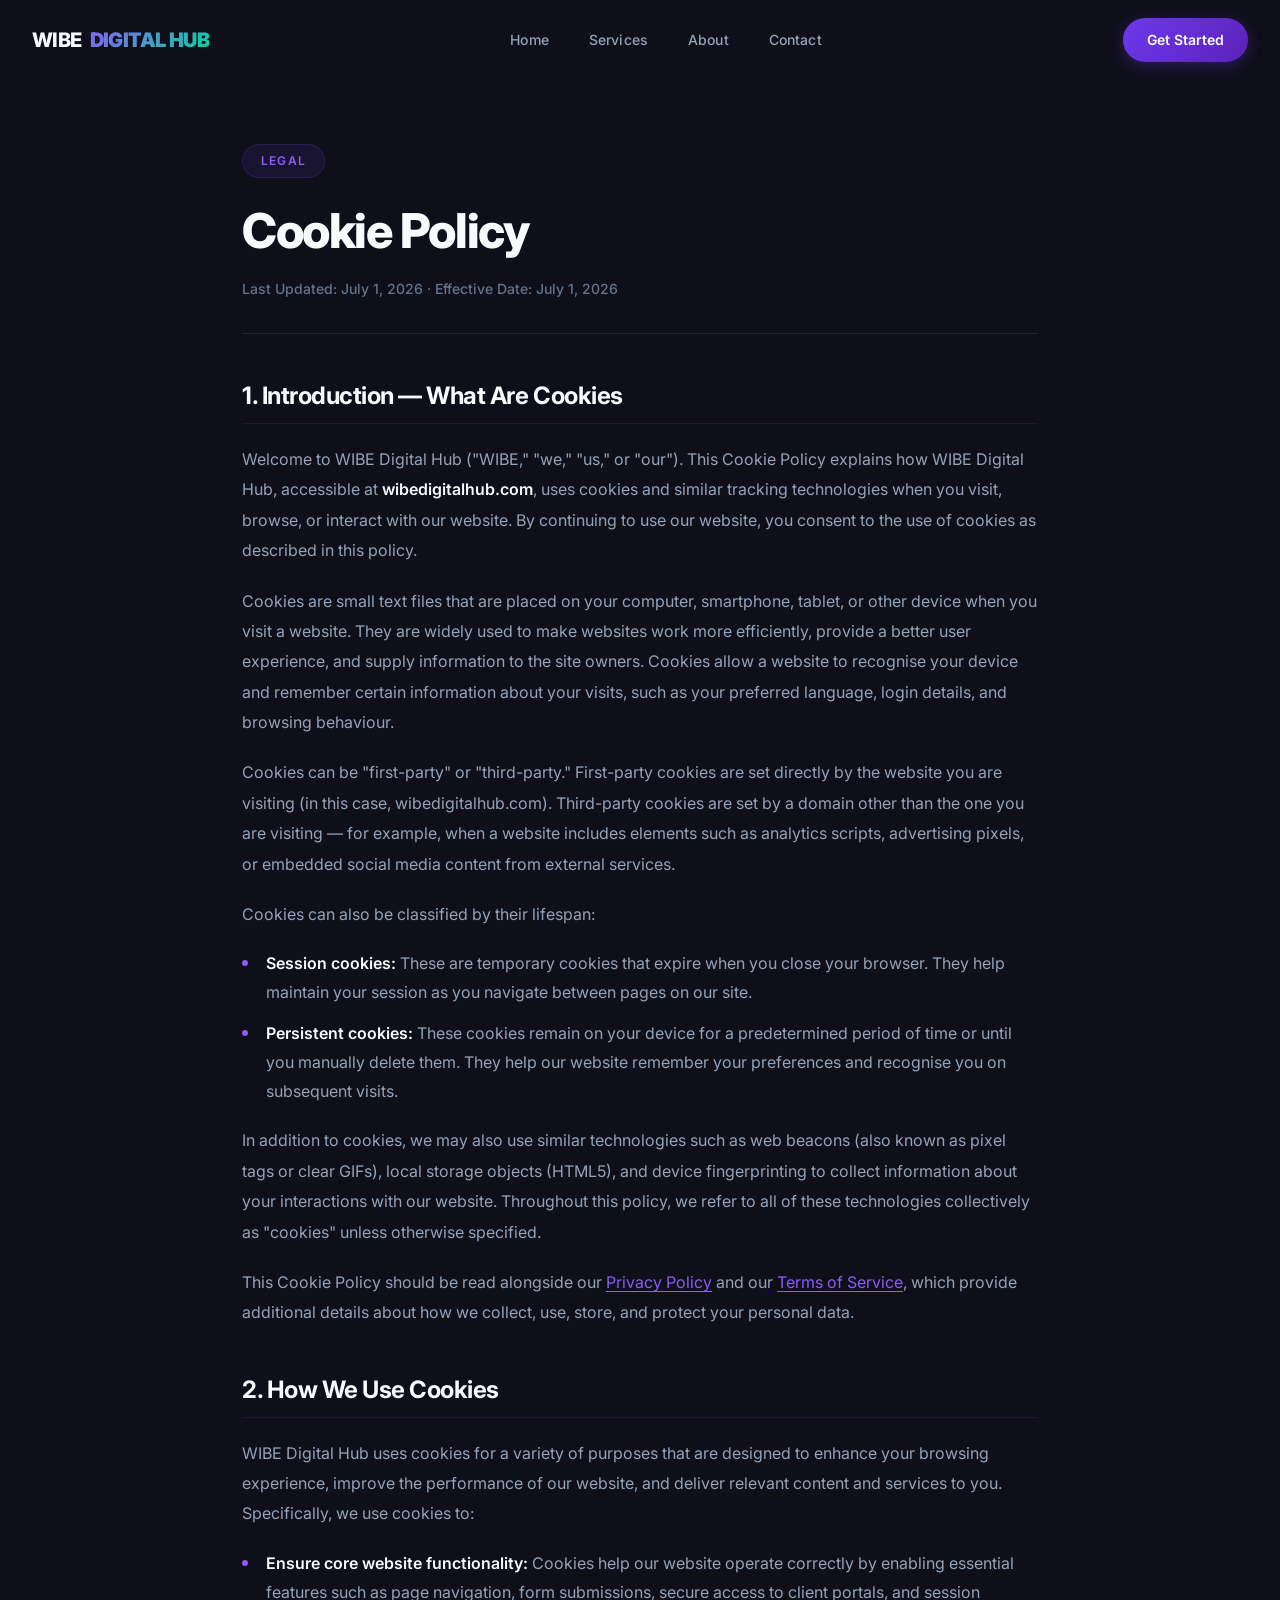
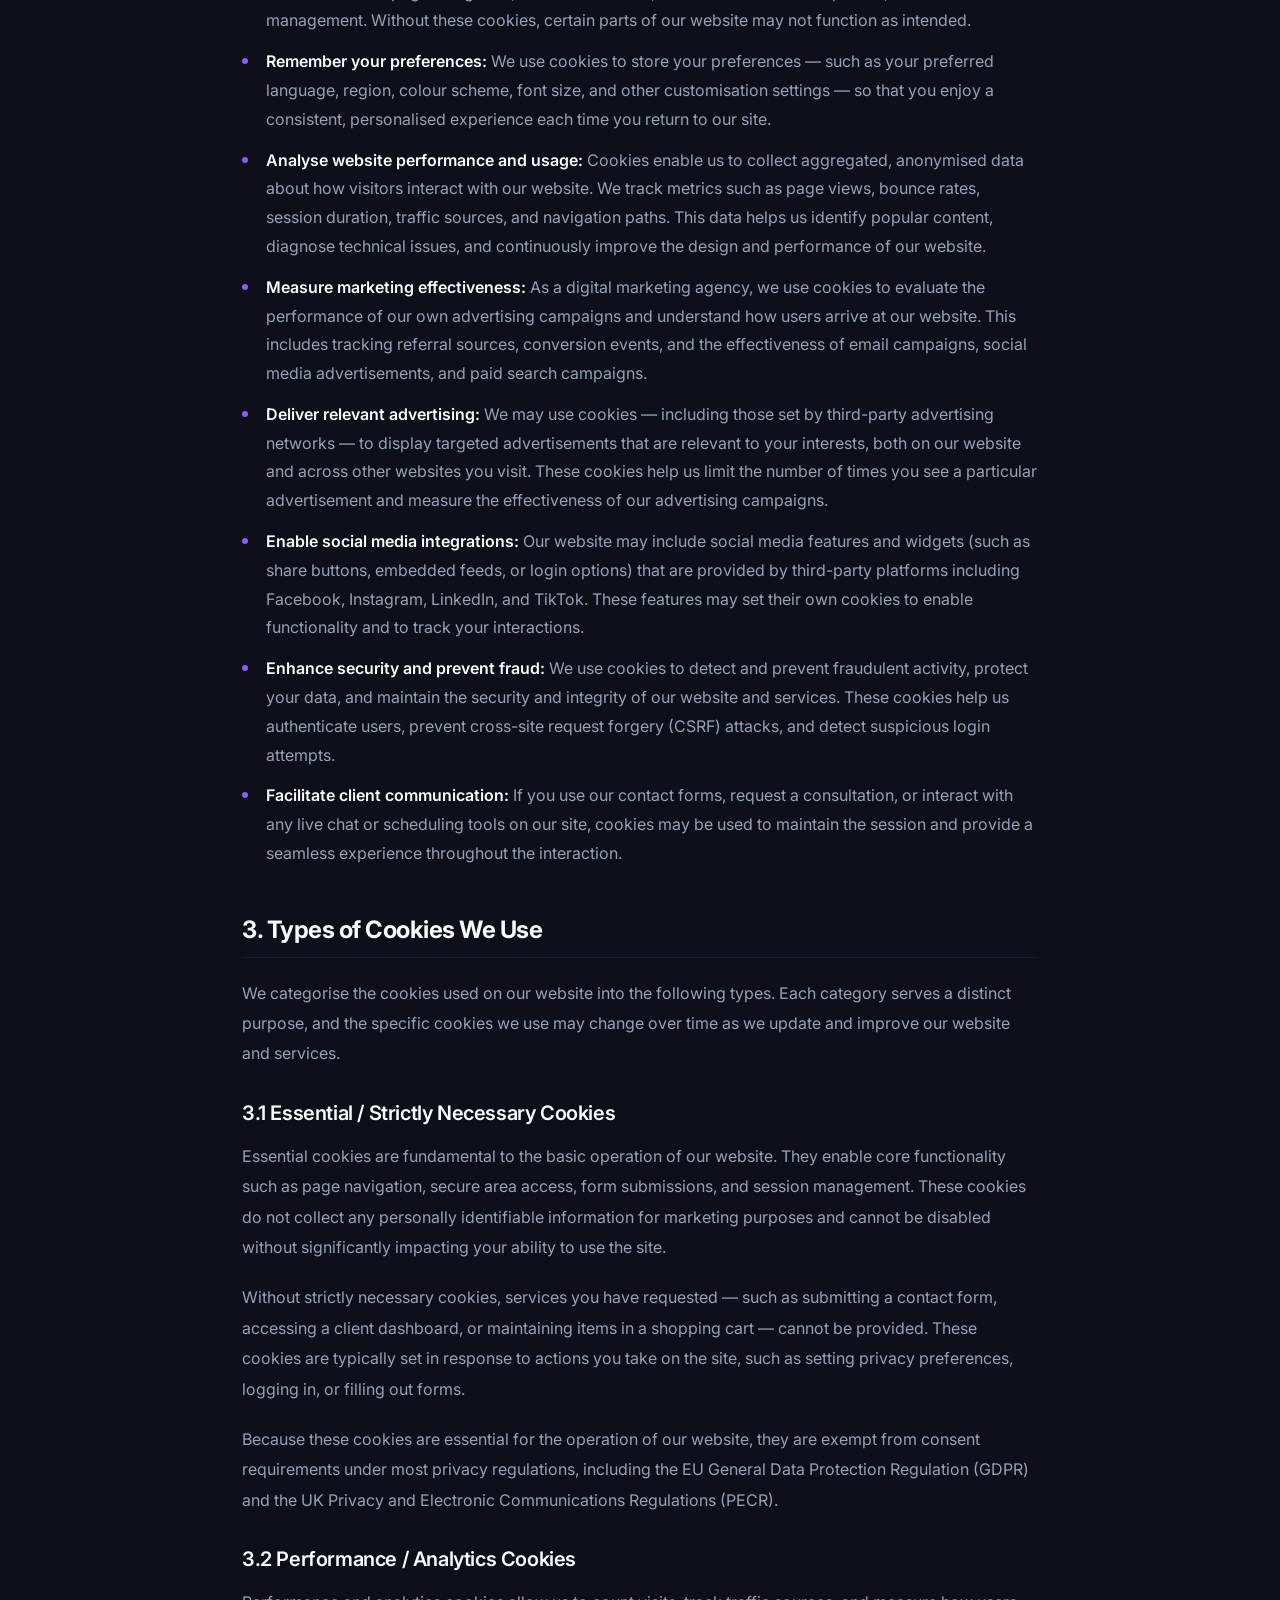
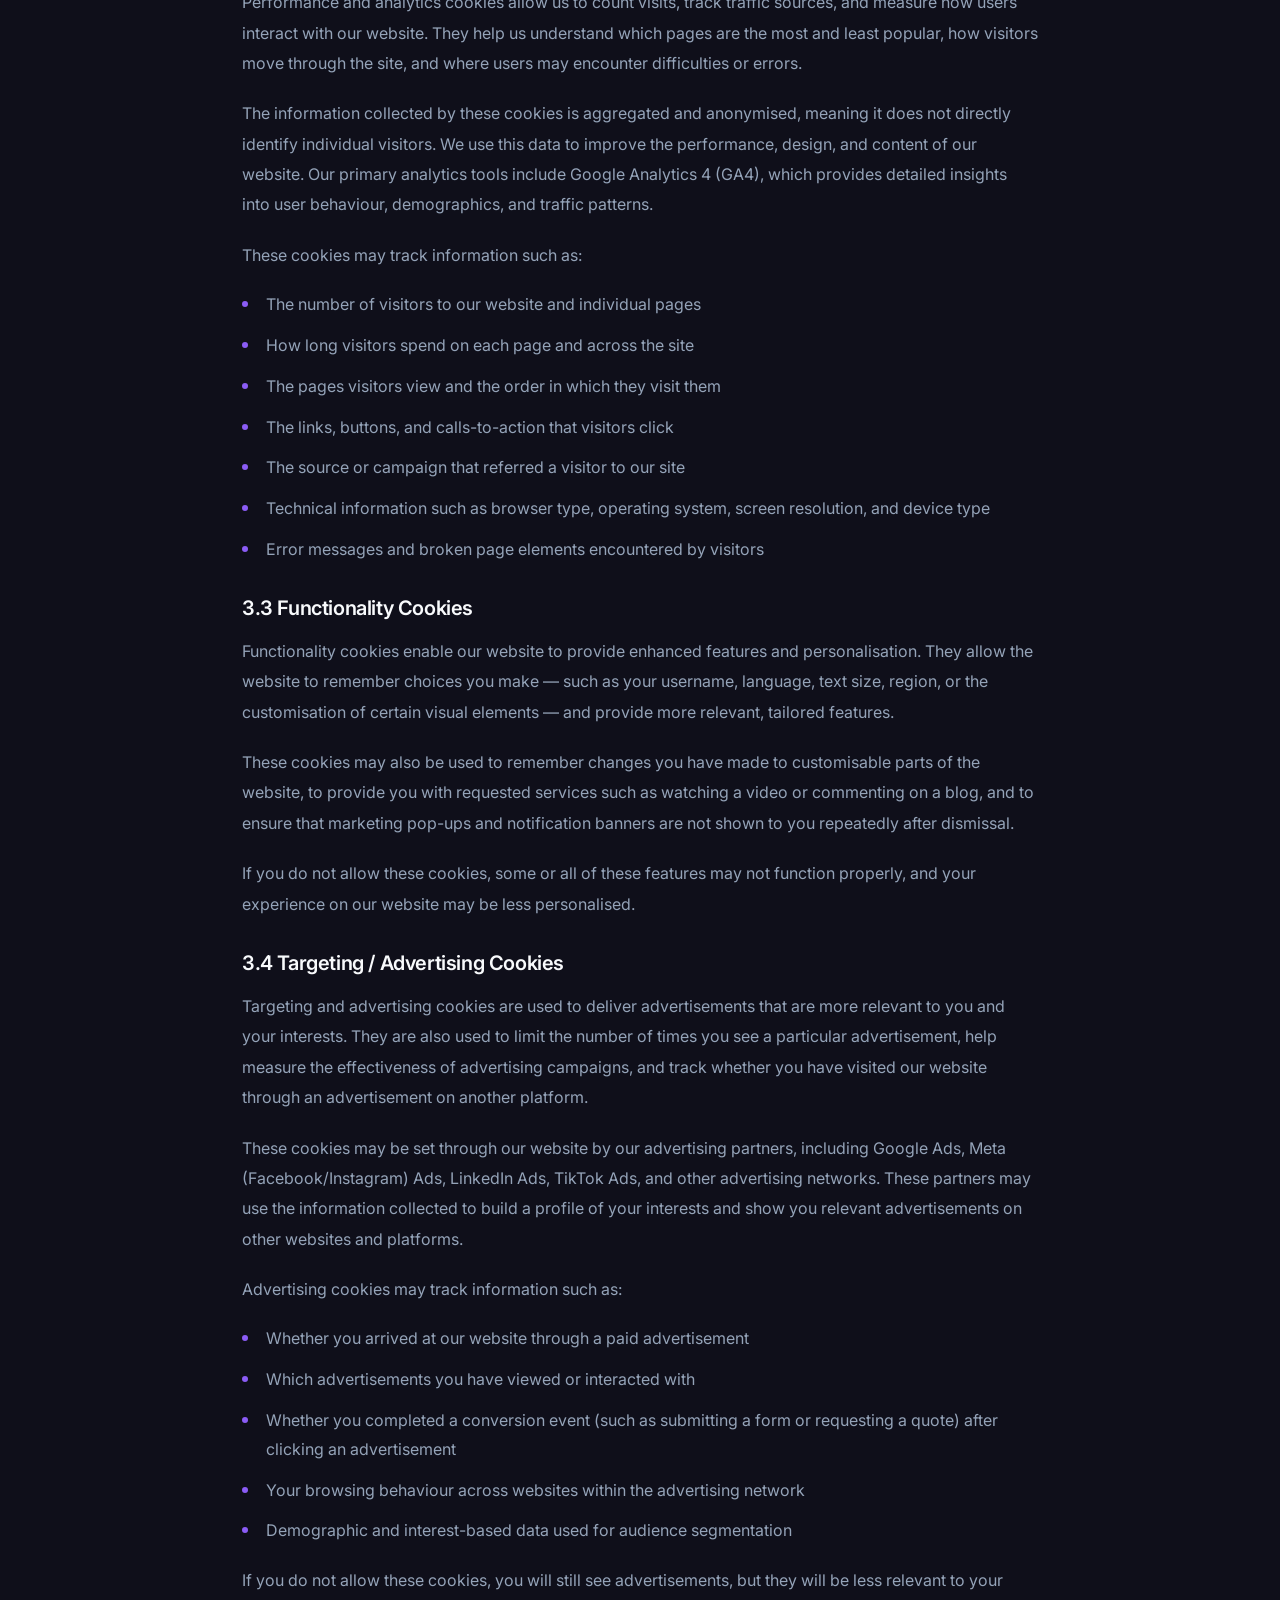
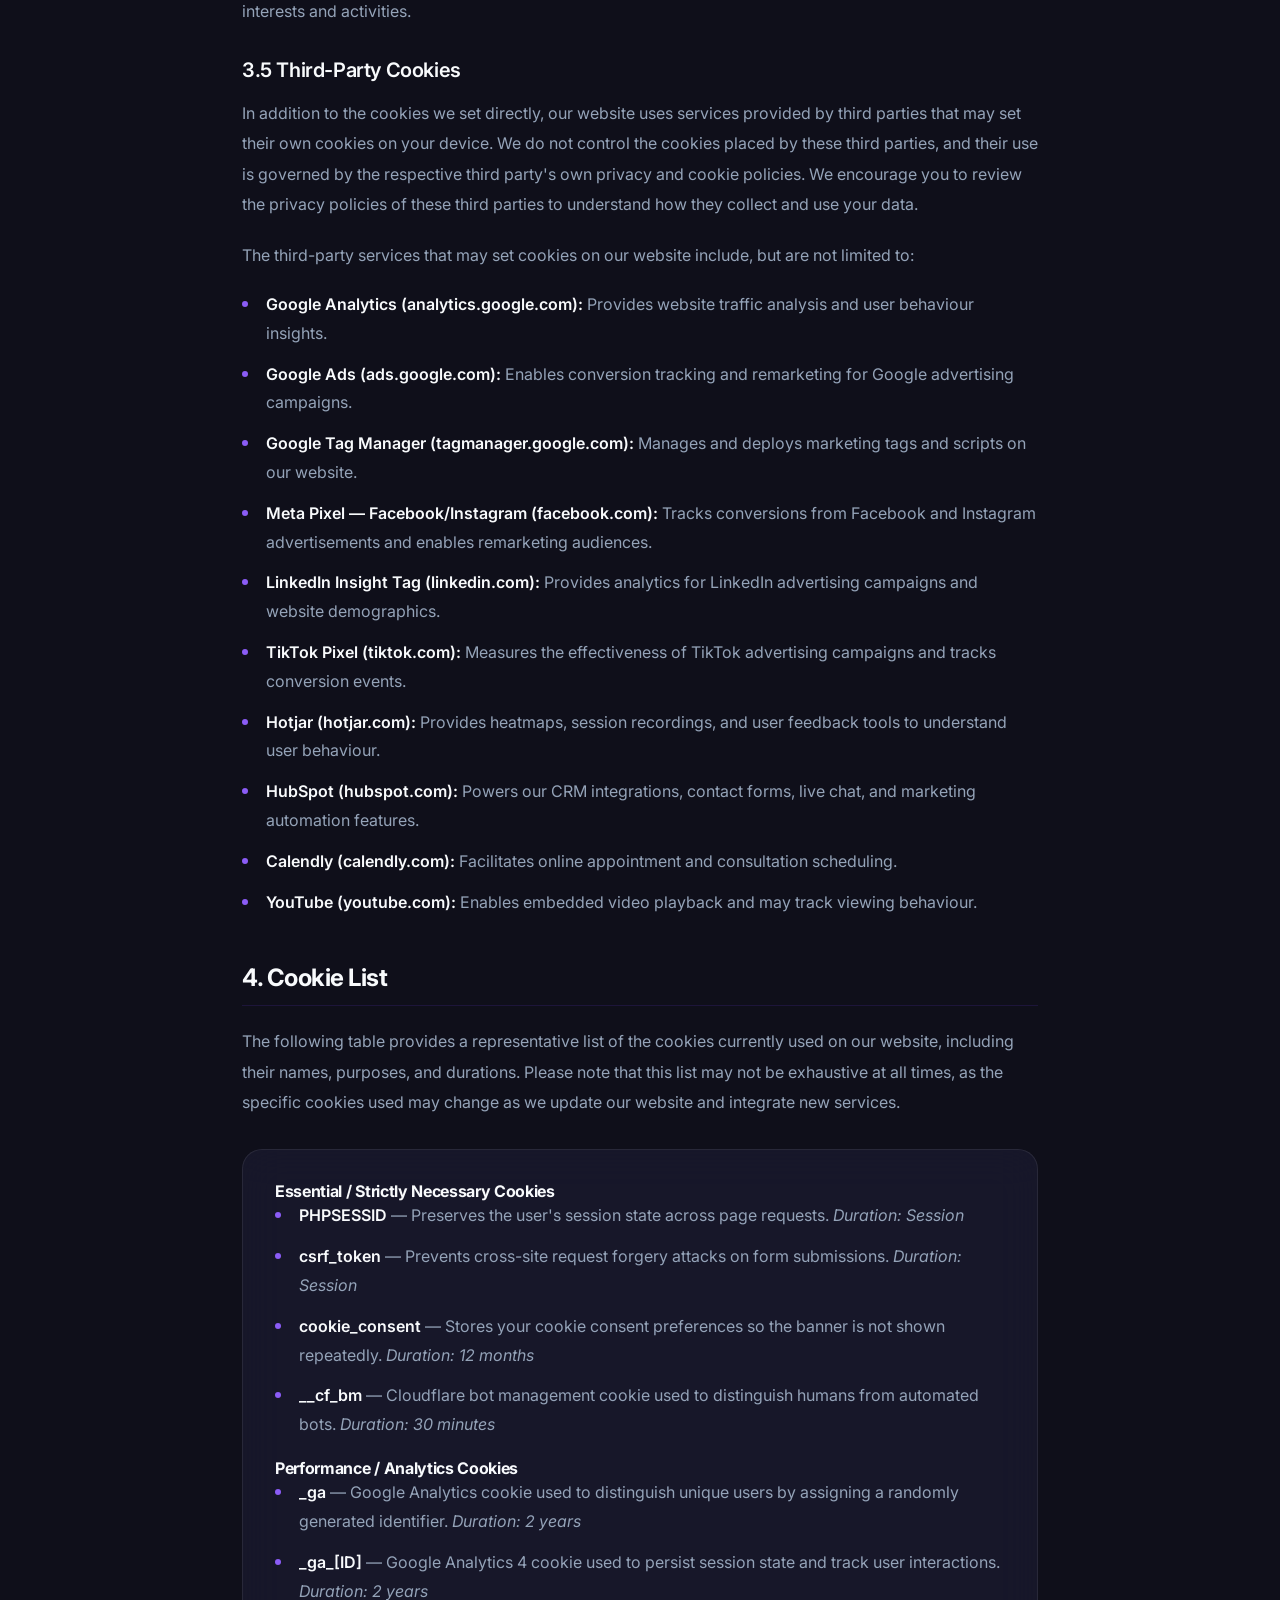
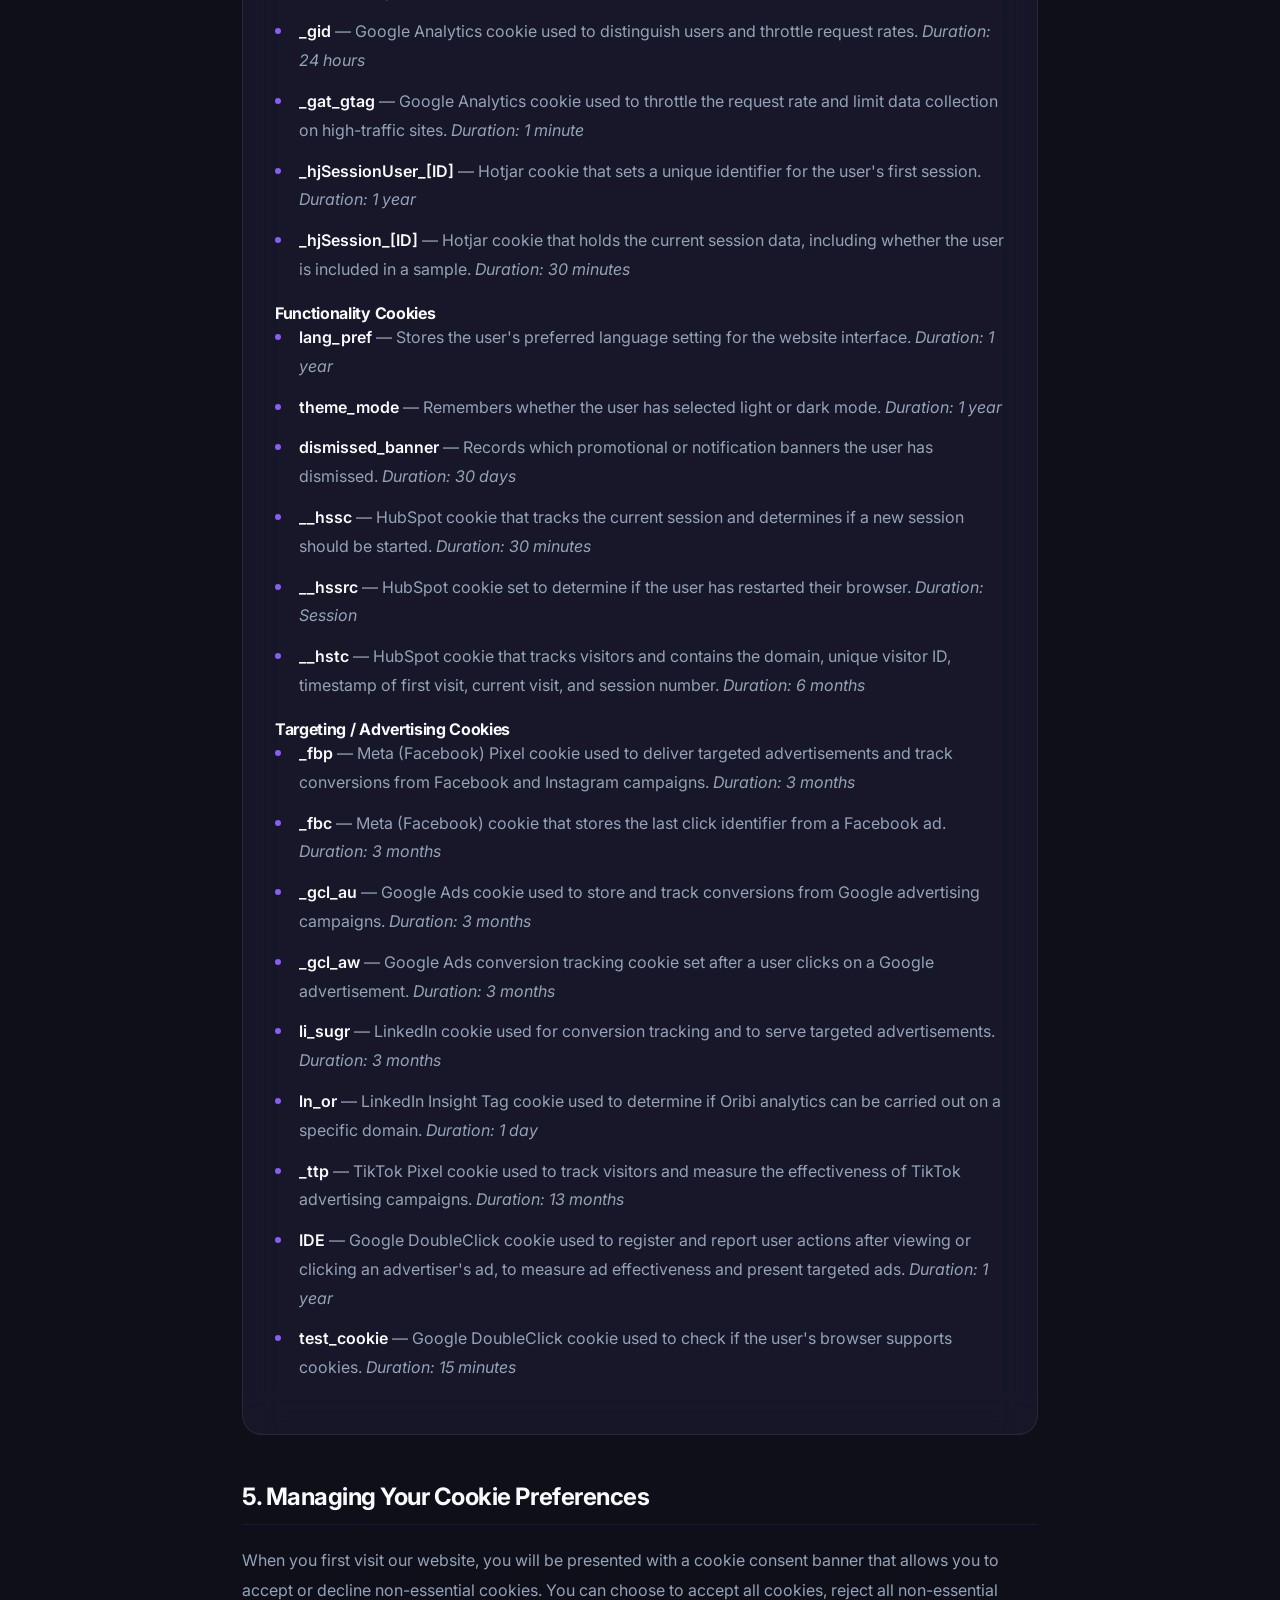
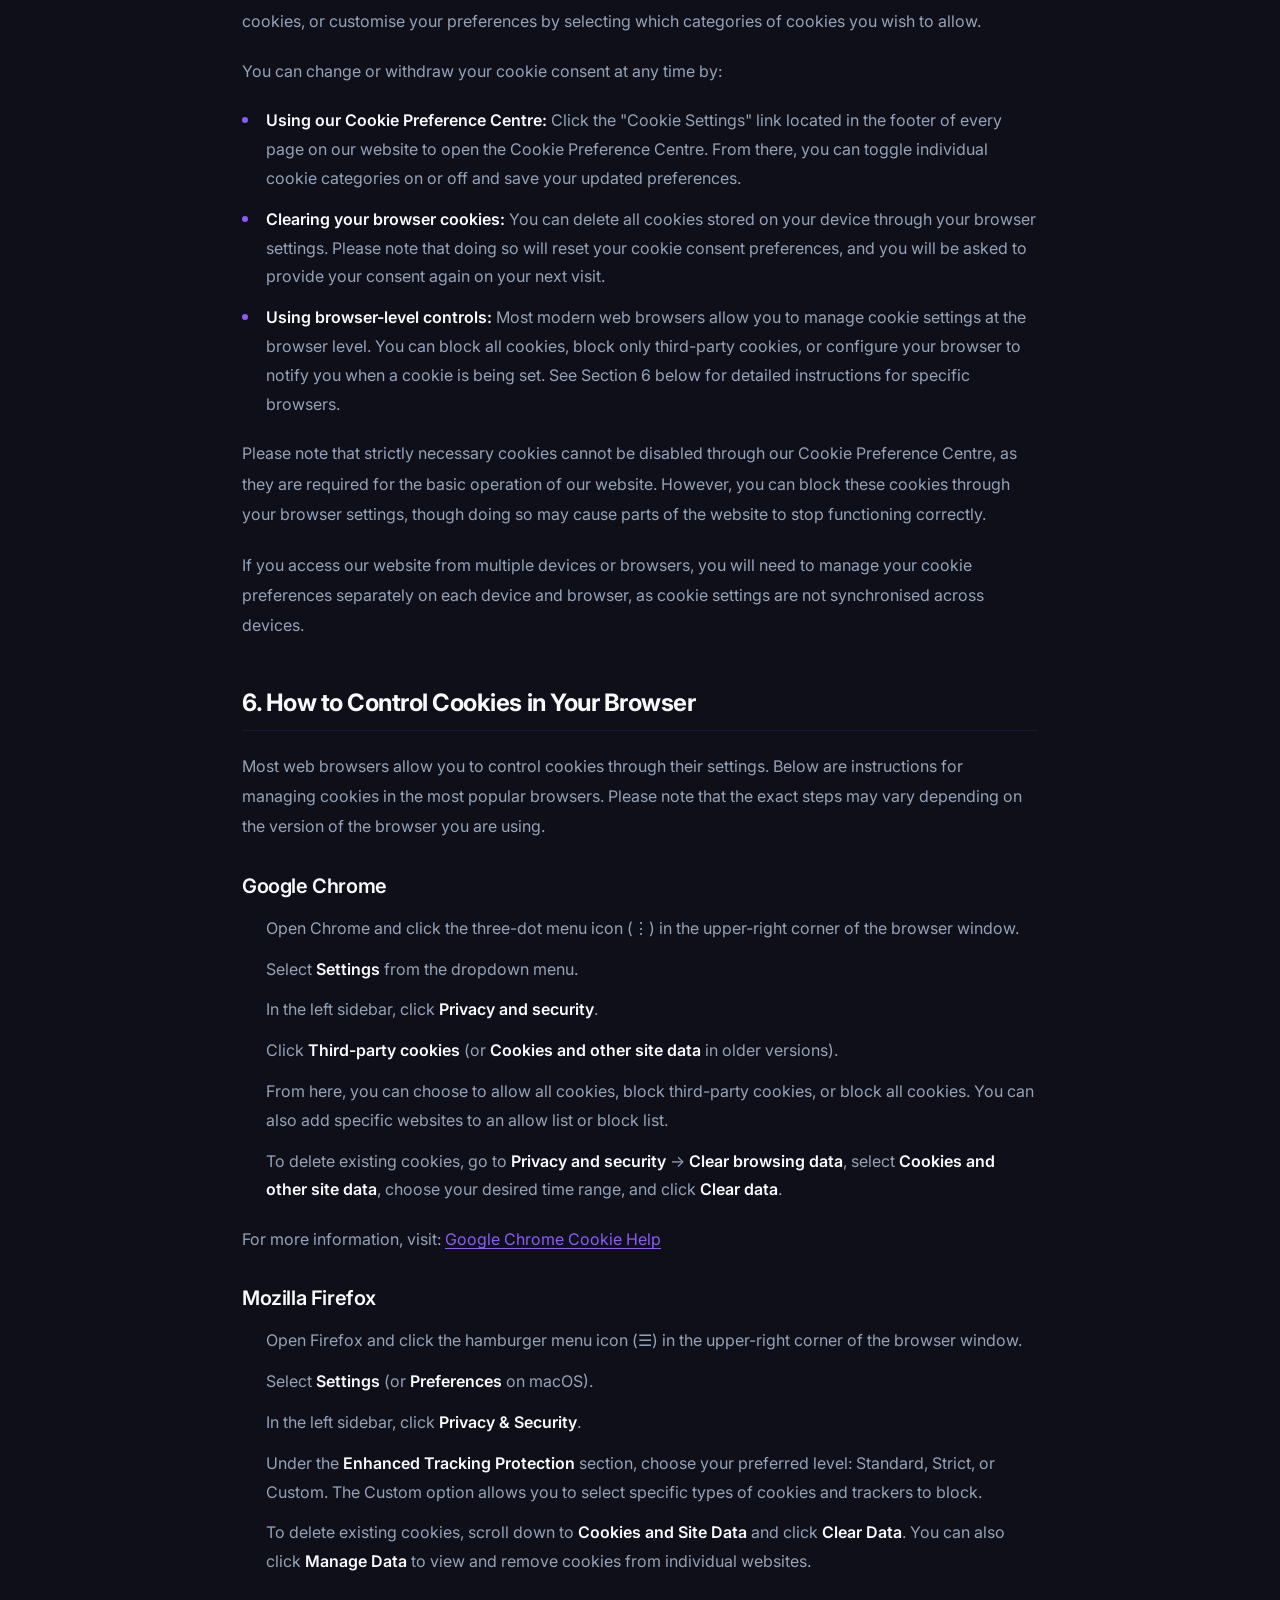
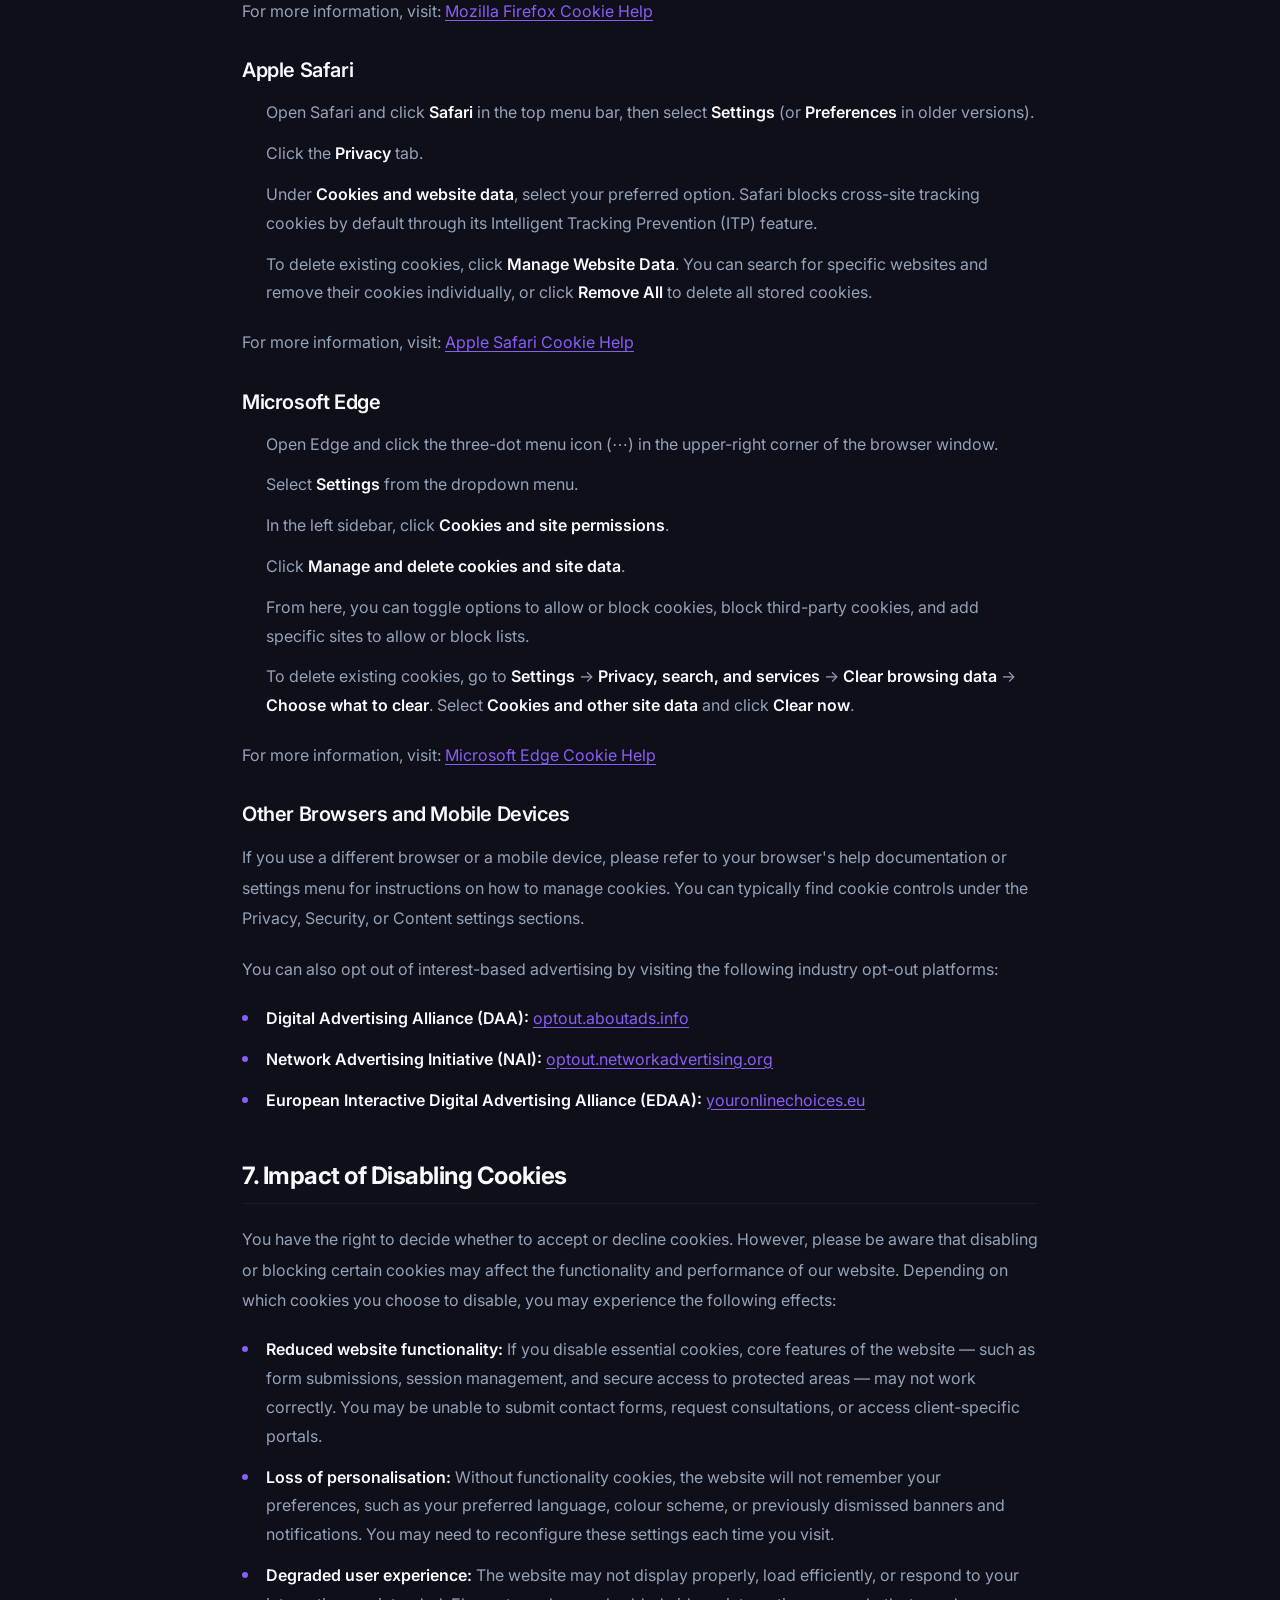
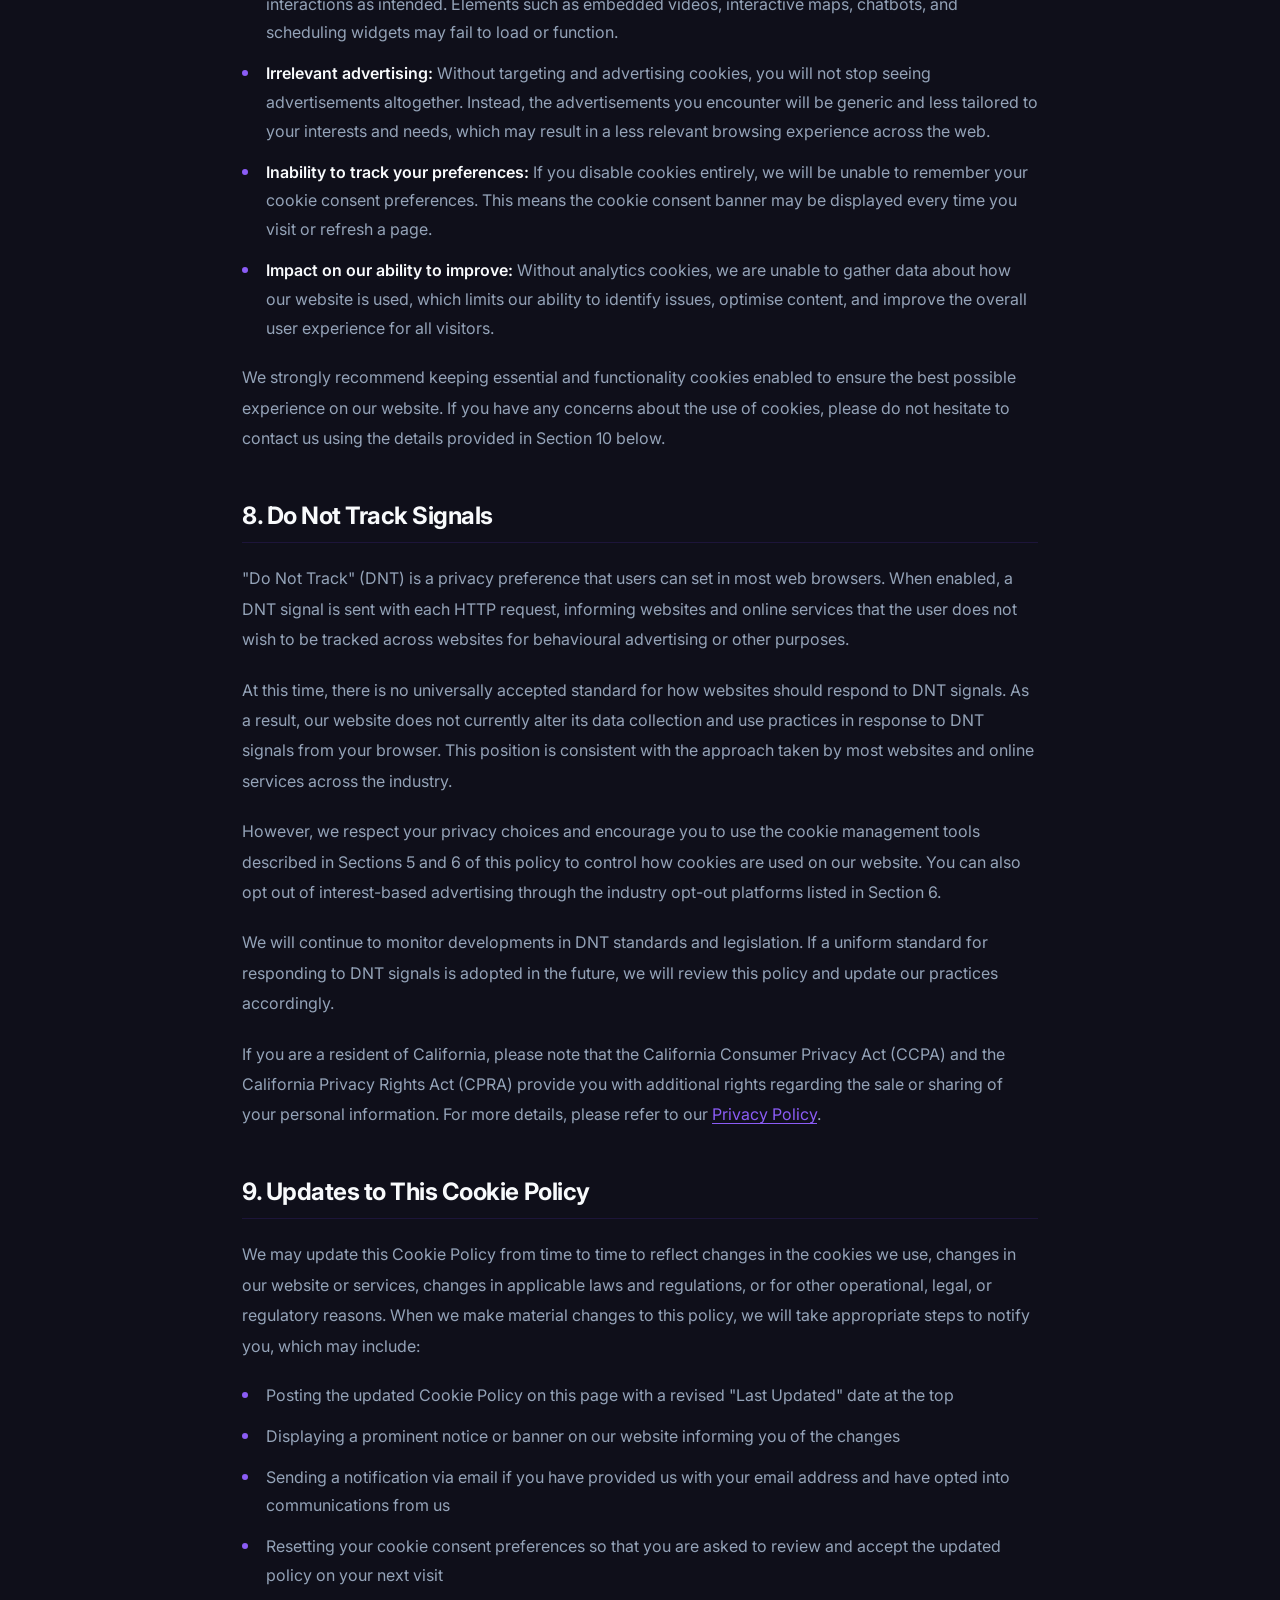
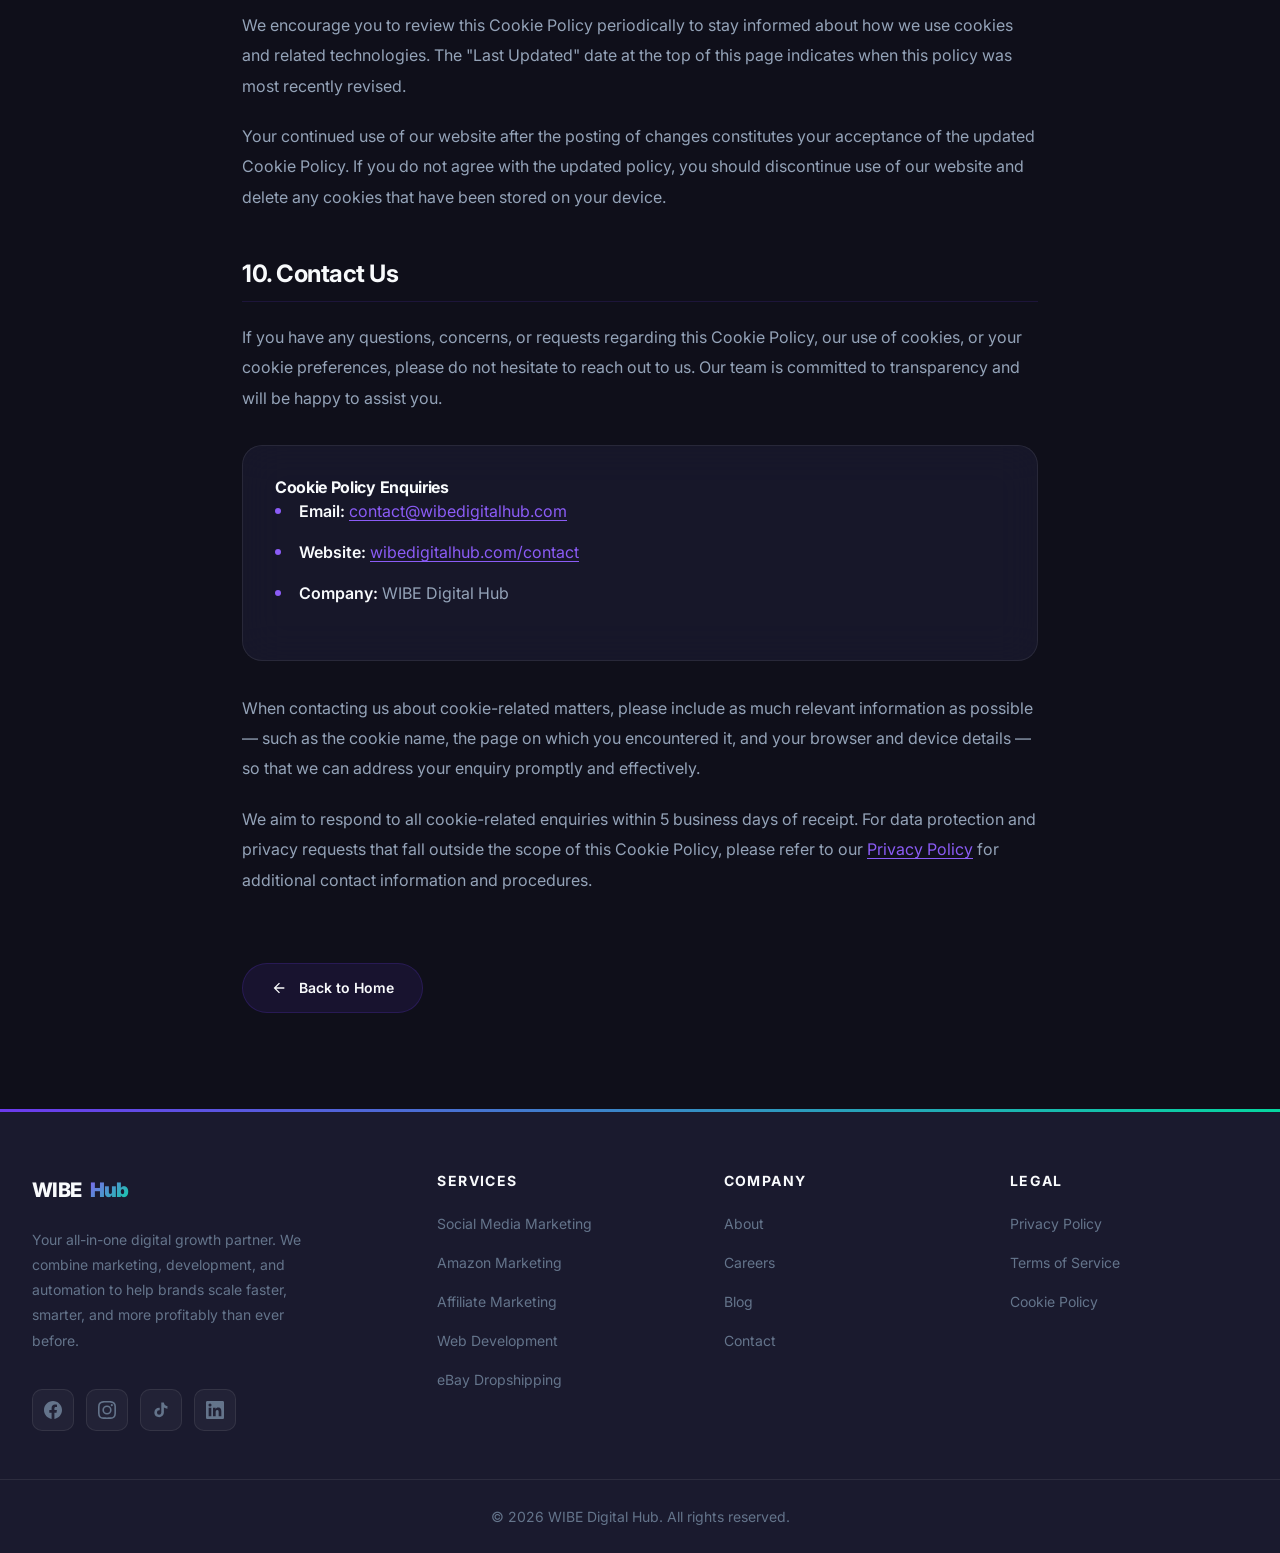
==== commit 8b18d9ec: "Update cookie-policy.html" ====
--- a/cookie-policy.html
+++ b/cookie-policy.html
@@ -15,7 +15,7 @@
     <!-- NAVIGATION -->
     <nav class="navbar scrolled">
         <div class="nav-container">
-            <a href="index.html" class="nav-logo">WIBE<span>Hub</span></a>
+            <a href="index.html" class="nav-logo">WIBE<span>DIGITAL HUB</span></a>
             <ul class="nav-links">
                 <li><a href="index.html#hero">Home</a></li>
                 <li><a href="index.html#services">Services</a></li>
@@ -287,7 +287,7 @@
             <div class="info-box">
                 <h4>Cookie Policy Enquiries</h4>
                 <ul>
-                    <li><strong>Email:</strong> <a href="mailto:privacy@wibedigitalhub.com">privacy@wibedigitalhub.com</a></li>
+                    <li><strong>Email:</strong> <a href="mailto:contact@wibedigitalhub.com">contact@wibedigitalhub.com</a></li>
                     <li><strong>Website:</strong> <a href="index.html#contact">wibedigitalhub.com/contact</a></li>
                     <li><strong>Company:</strong> WIBE Digital Hub</li>
                 </ul>
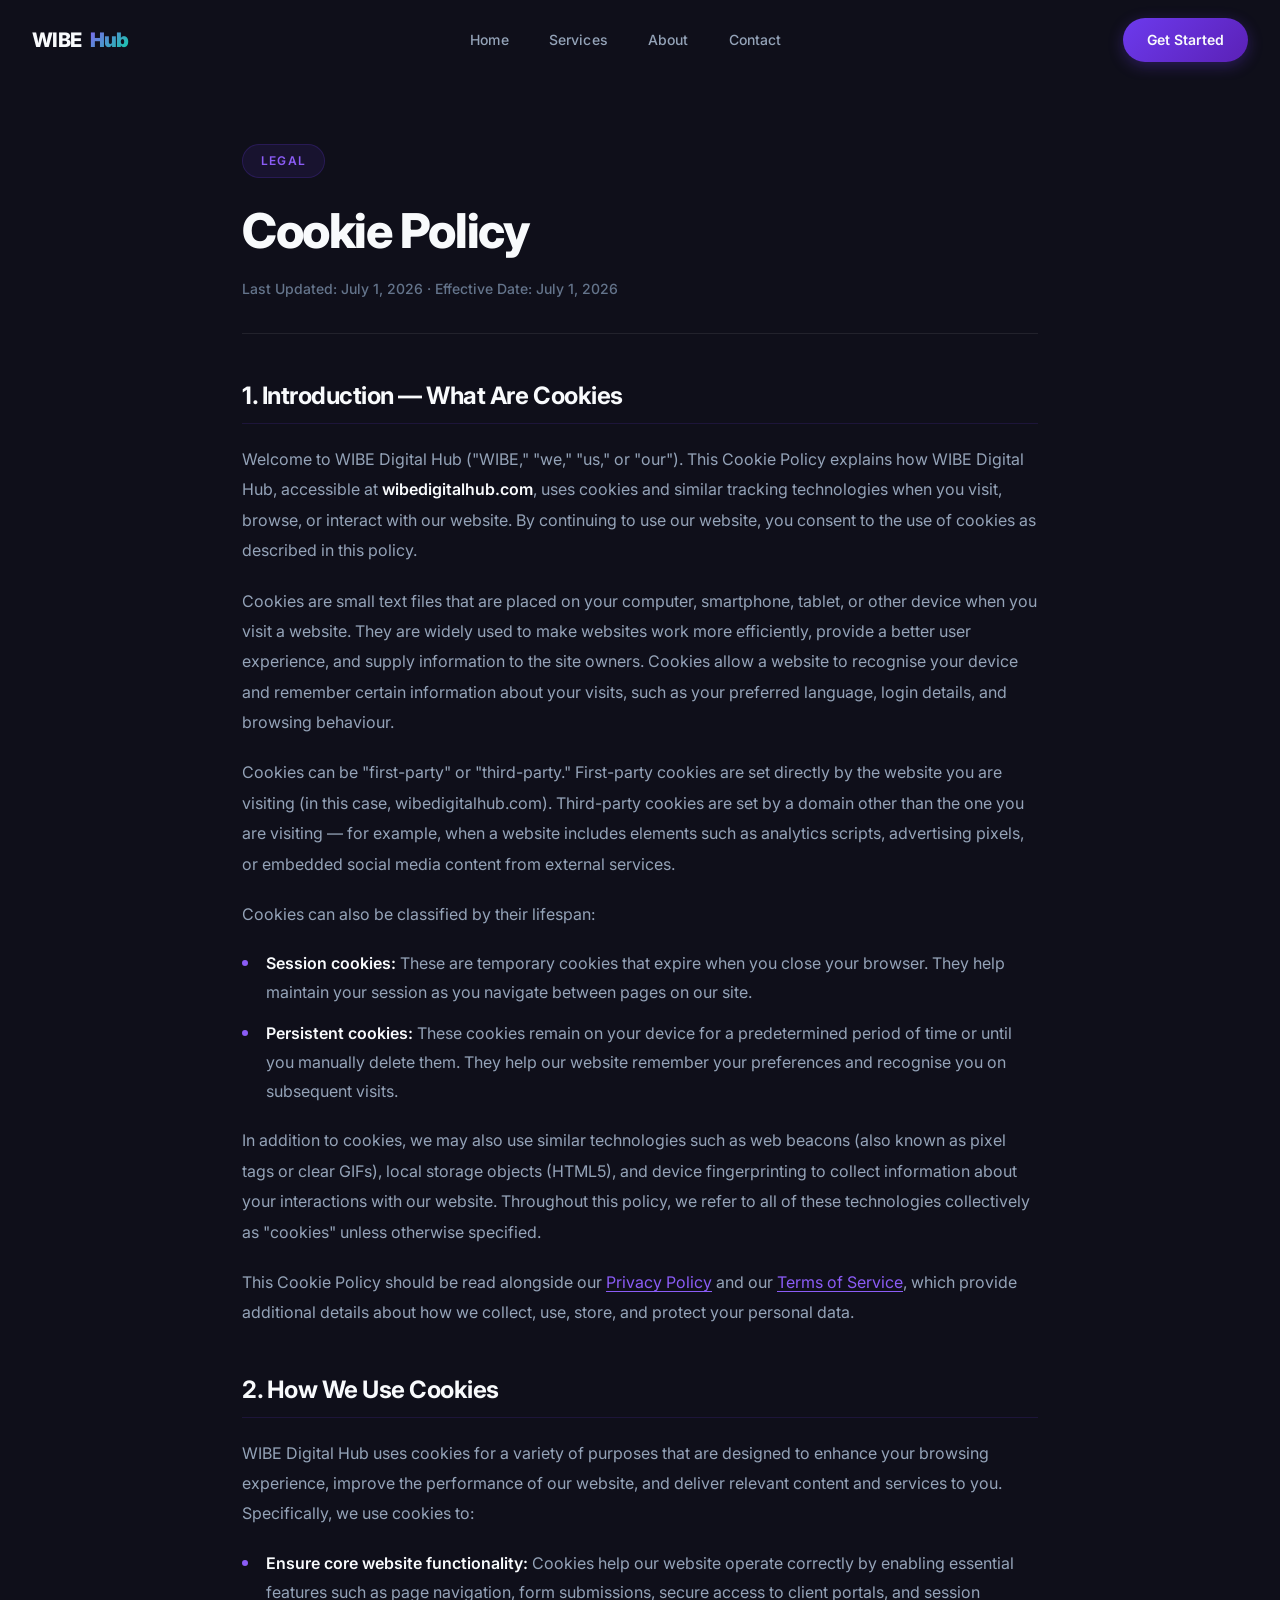
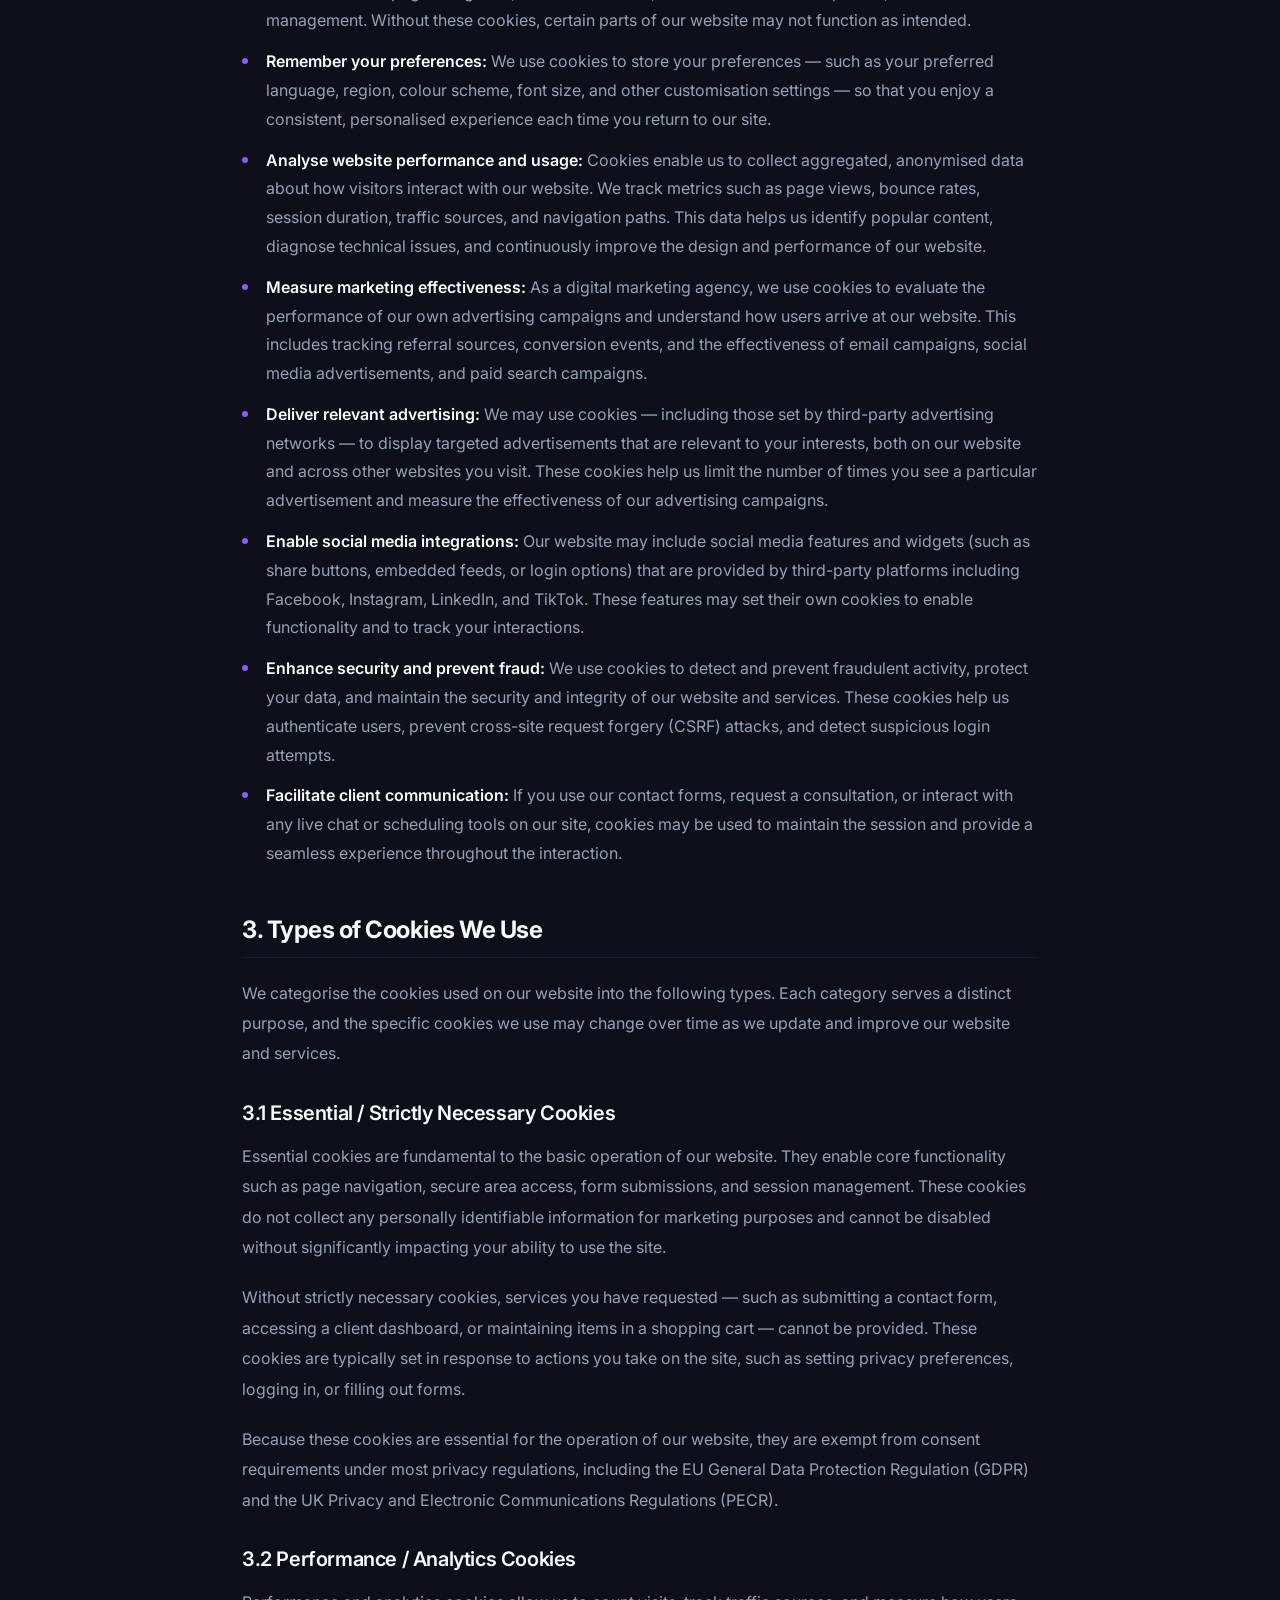
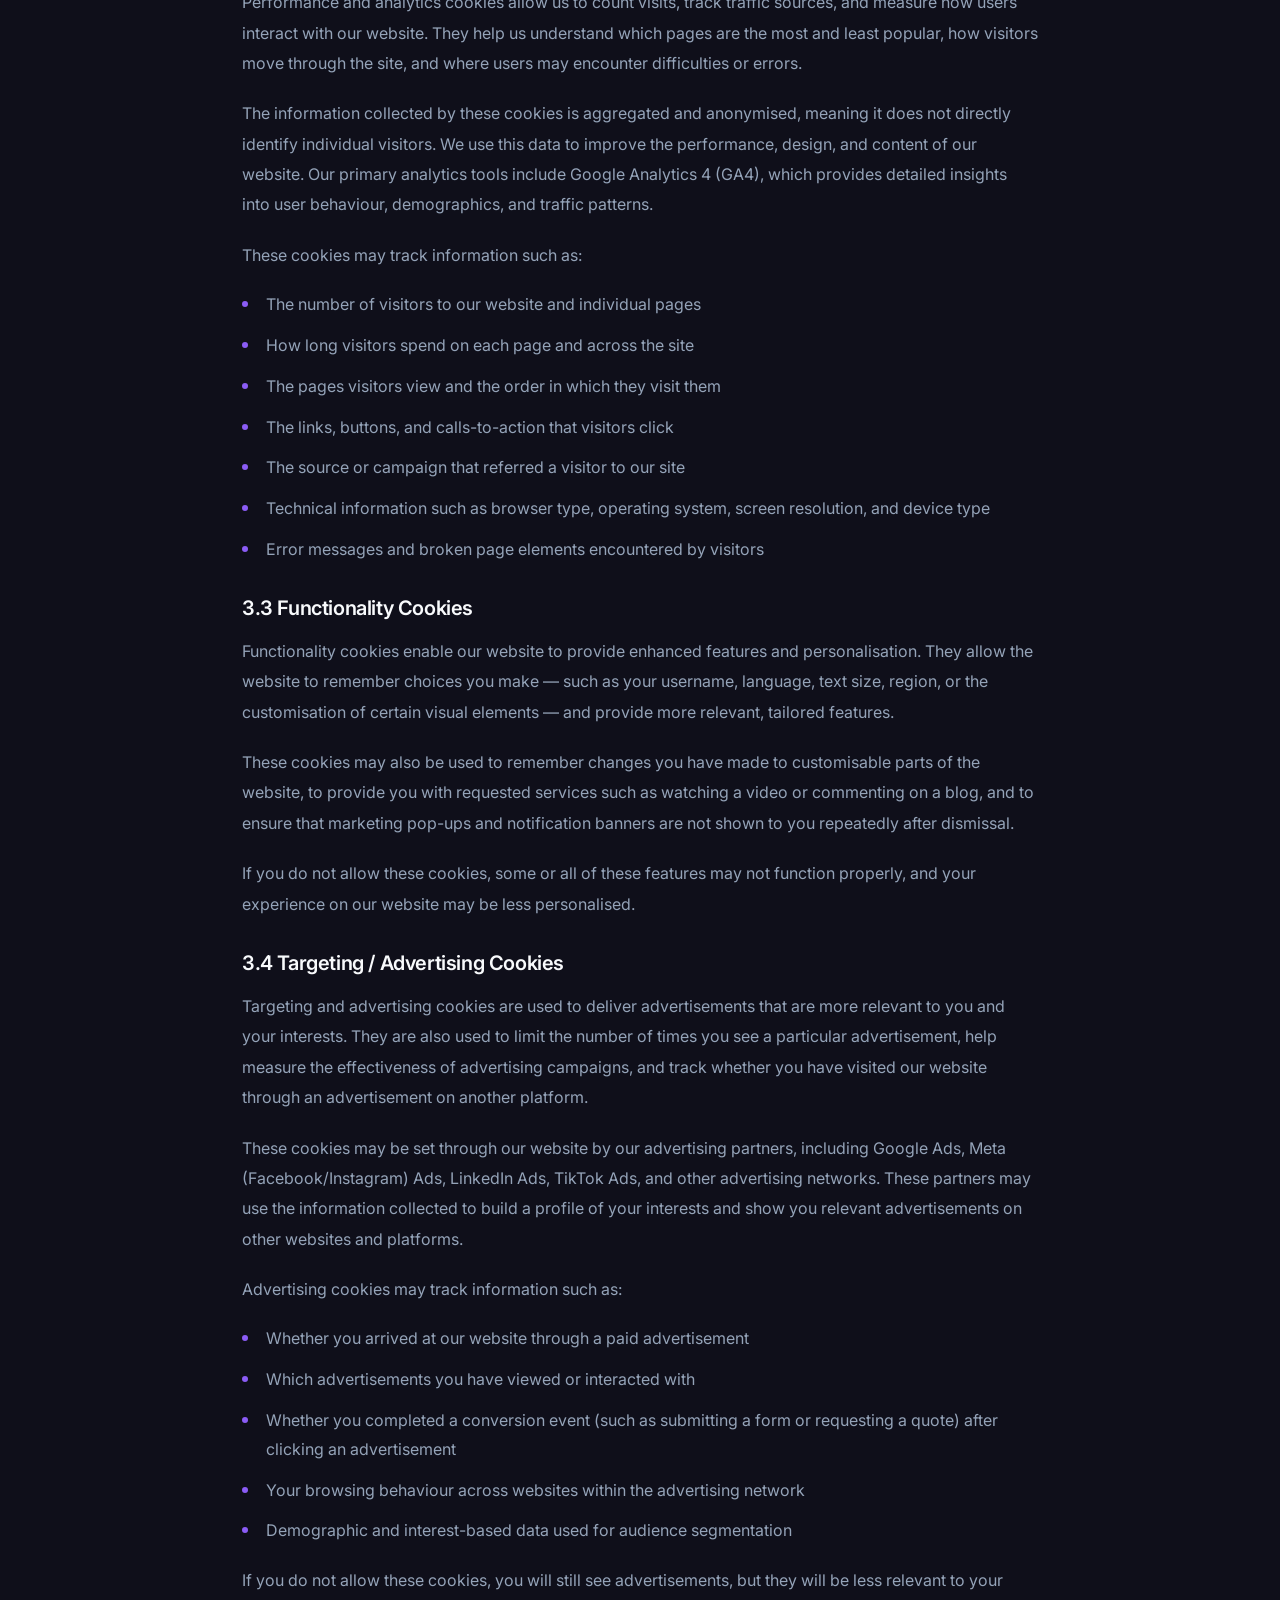
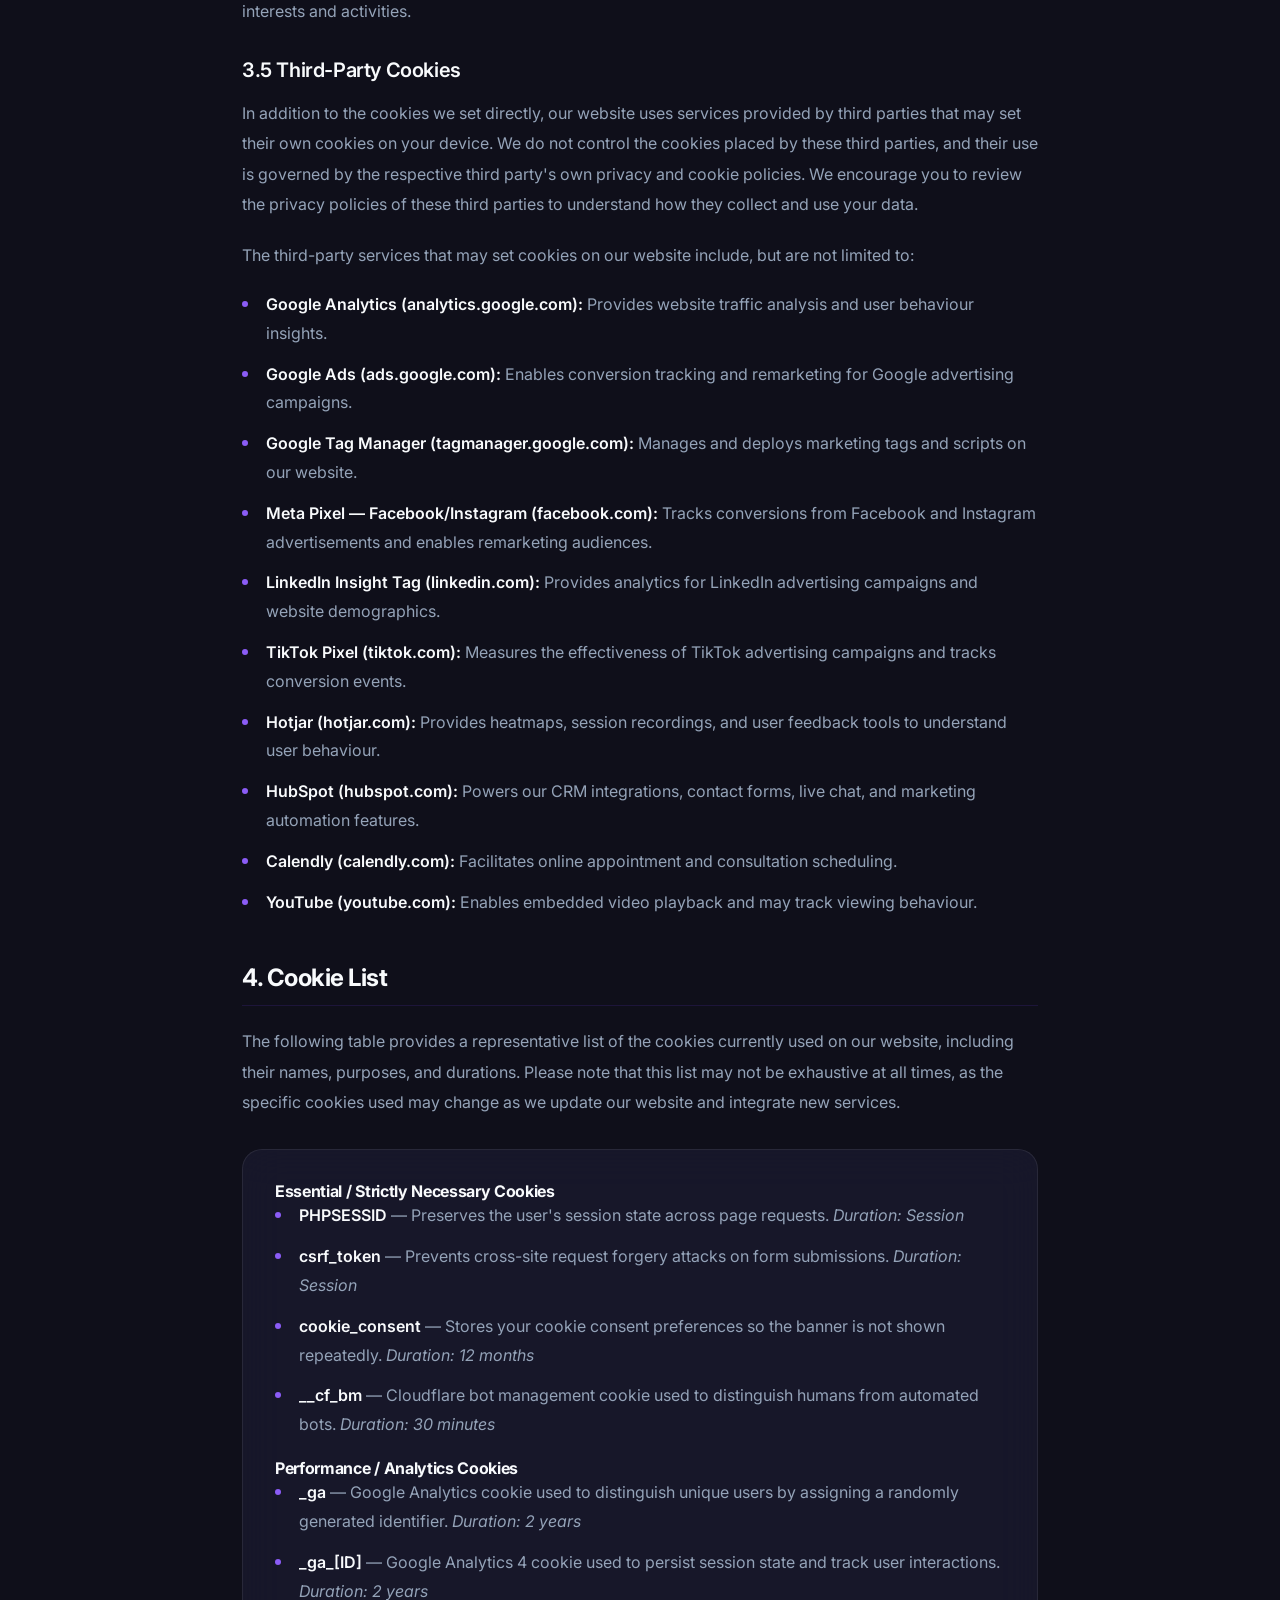
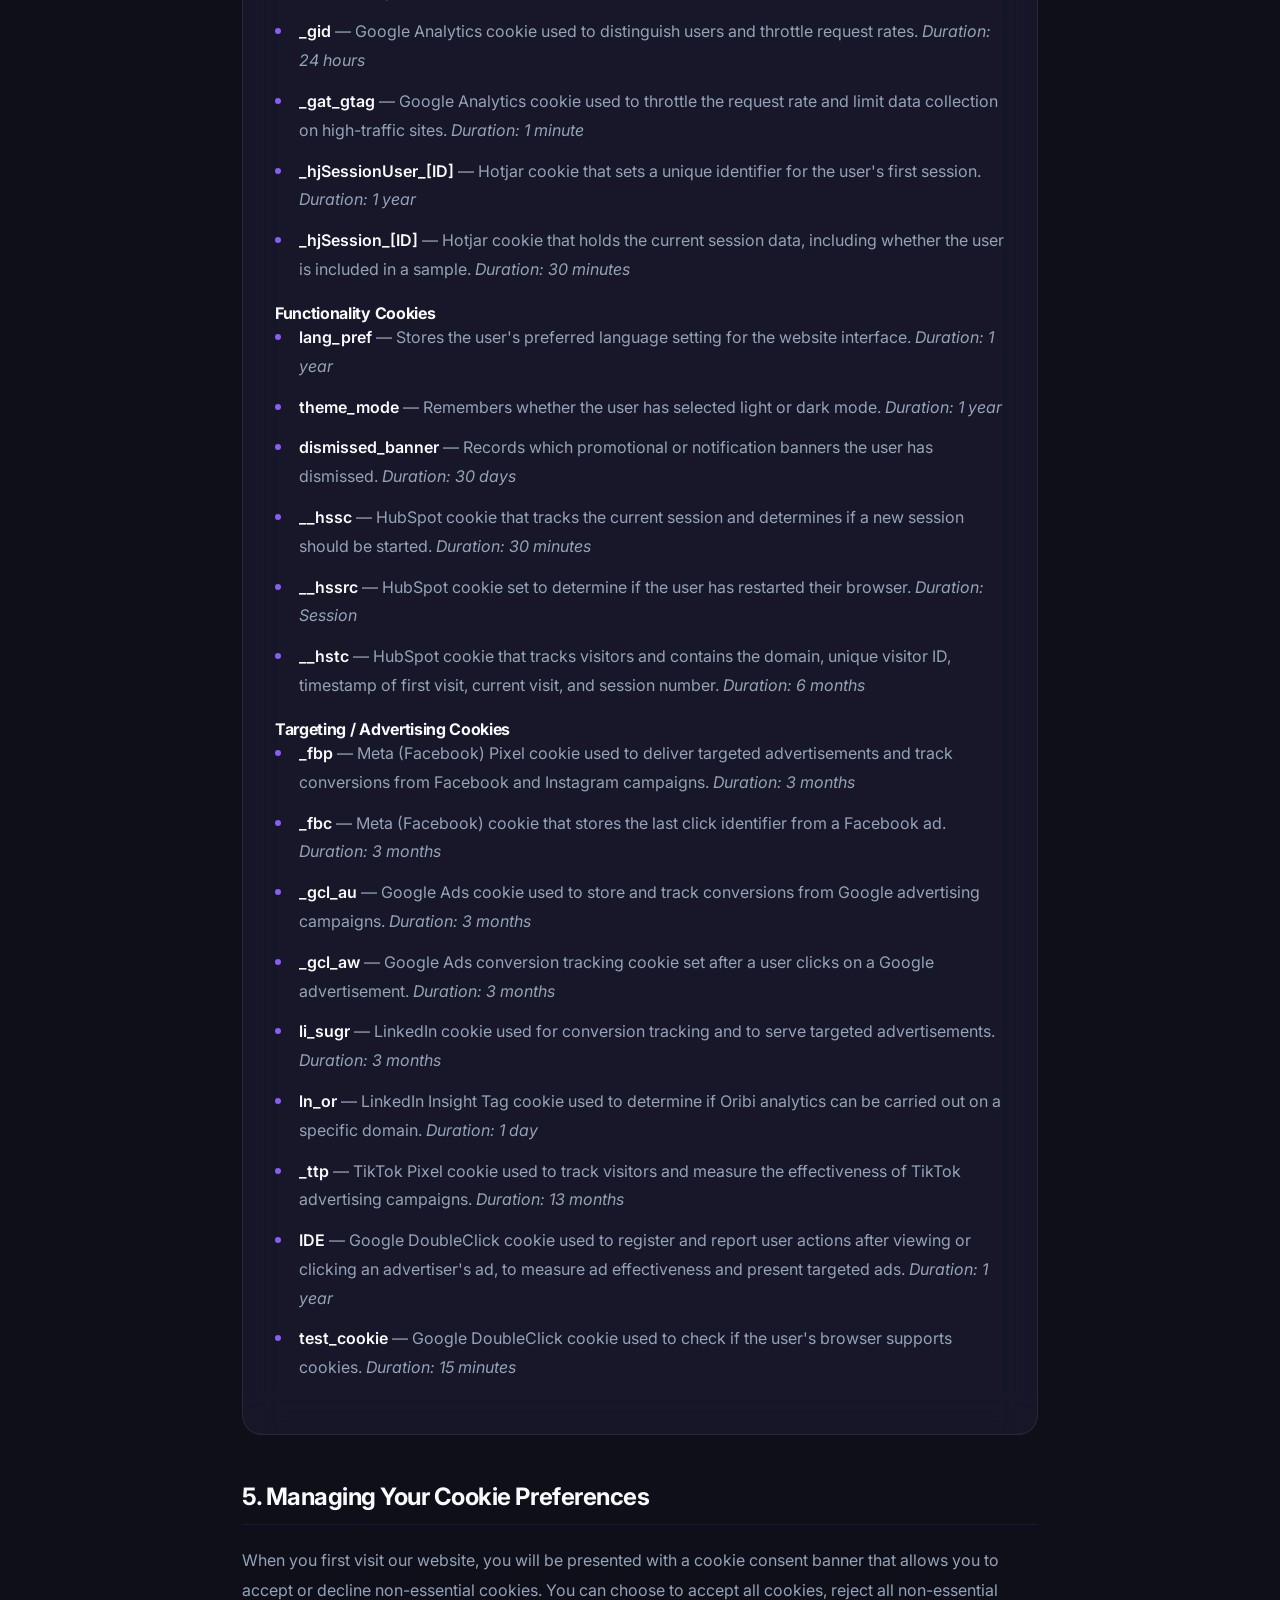
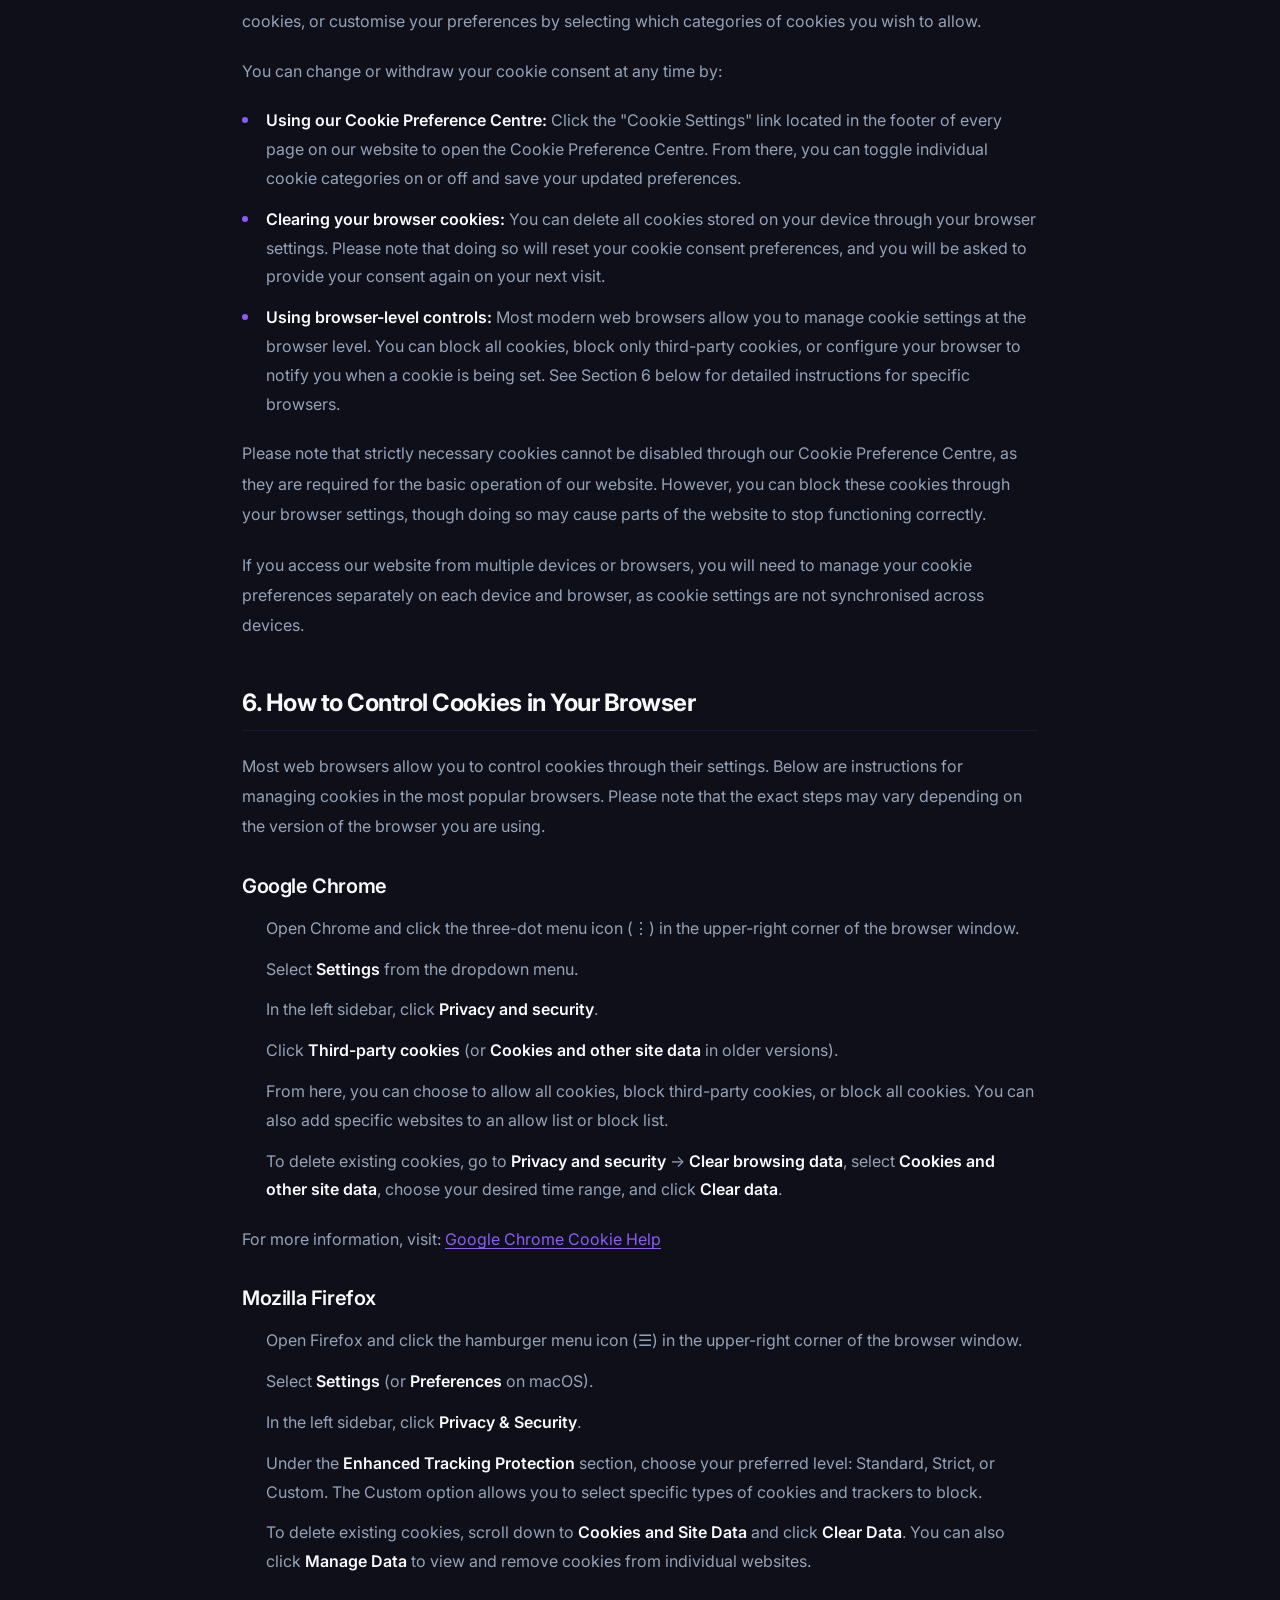
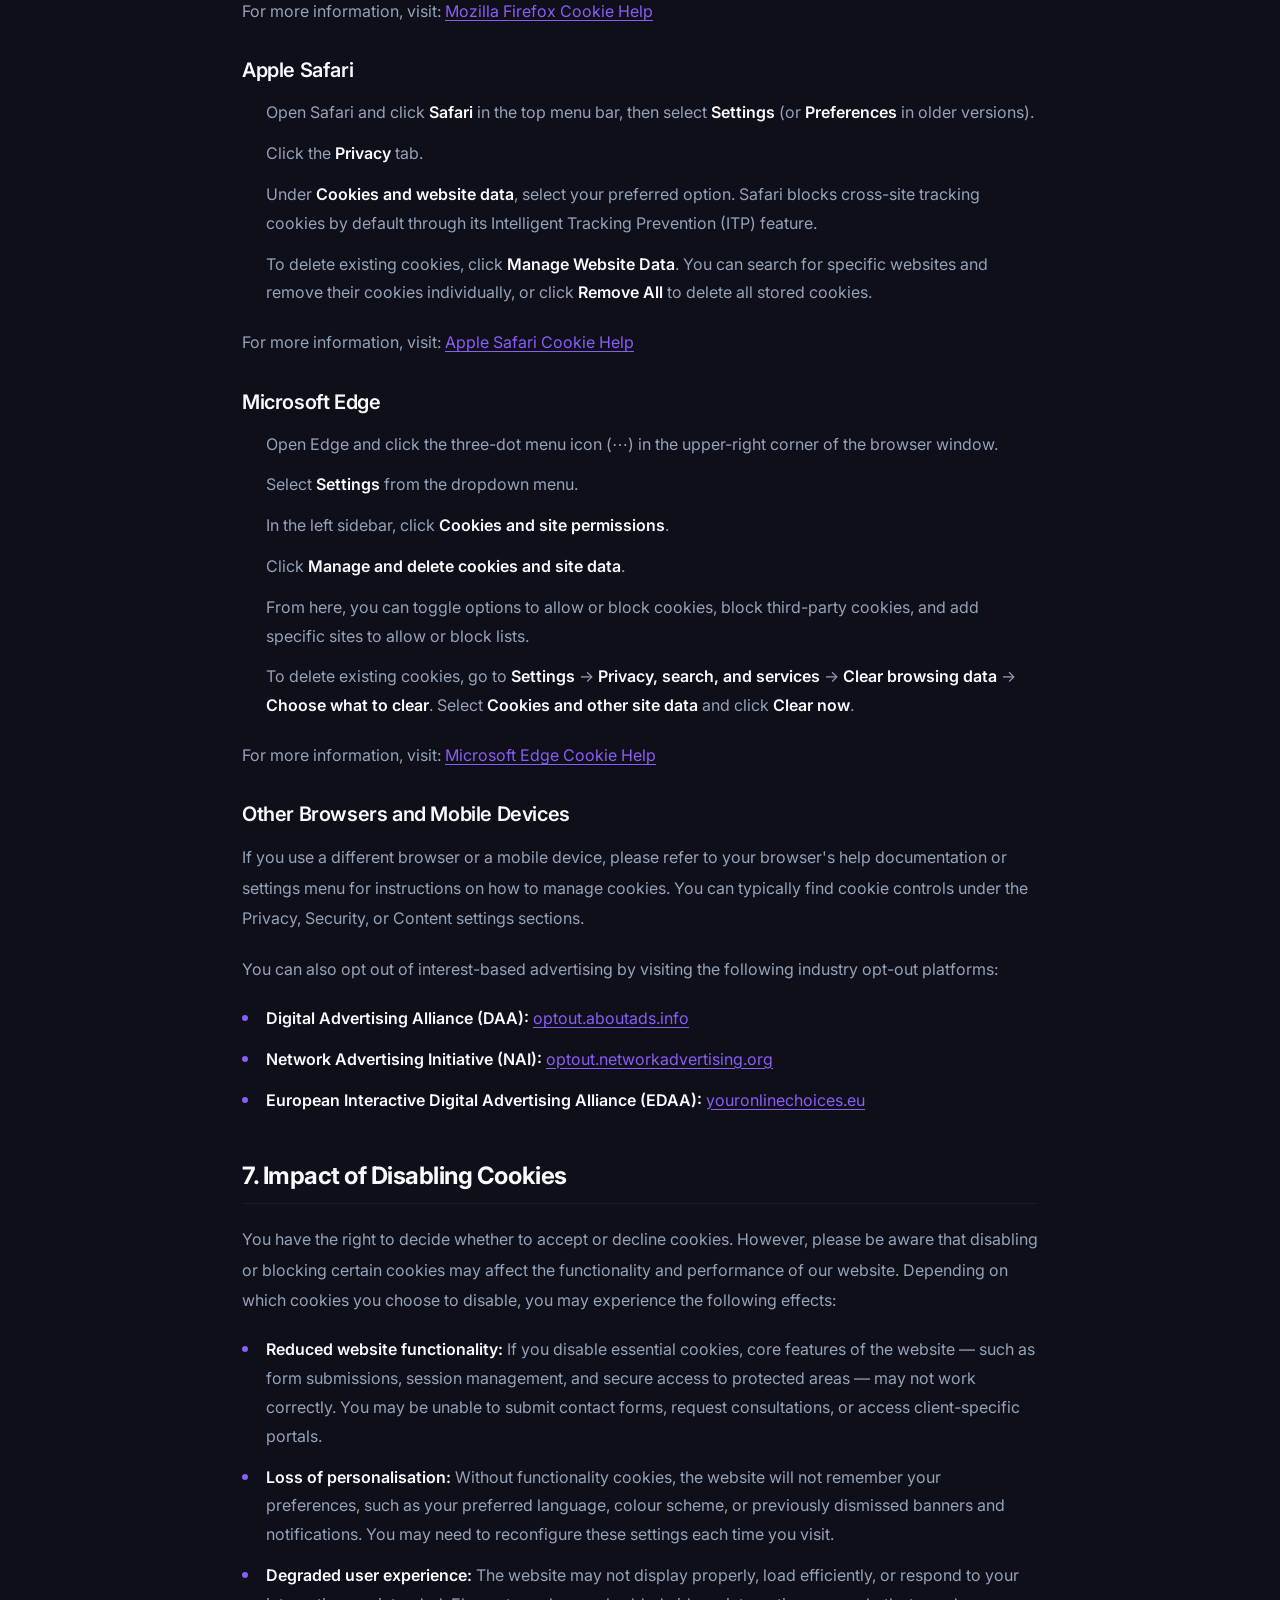
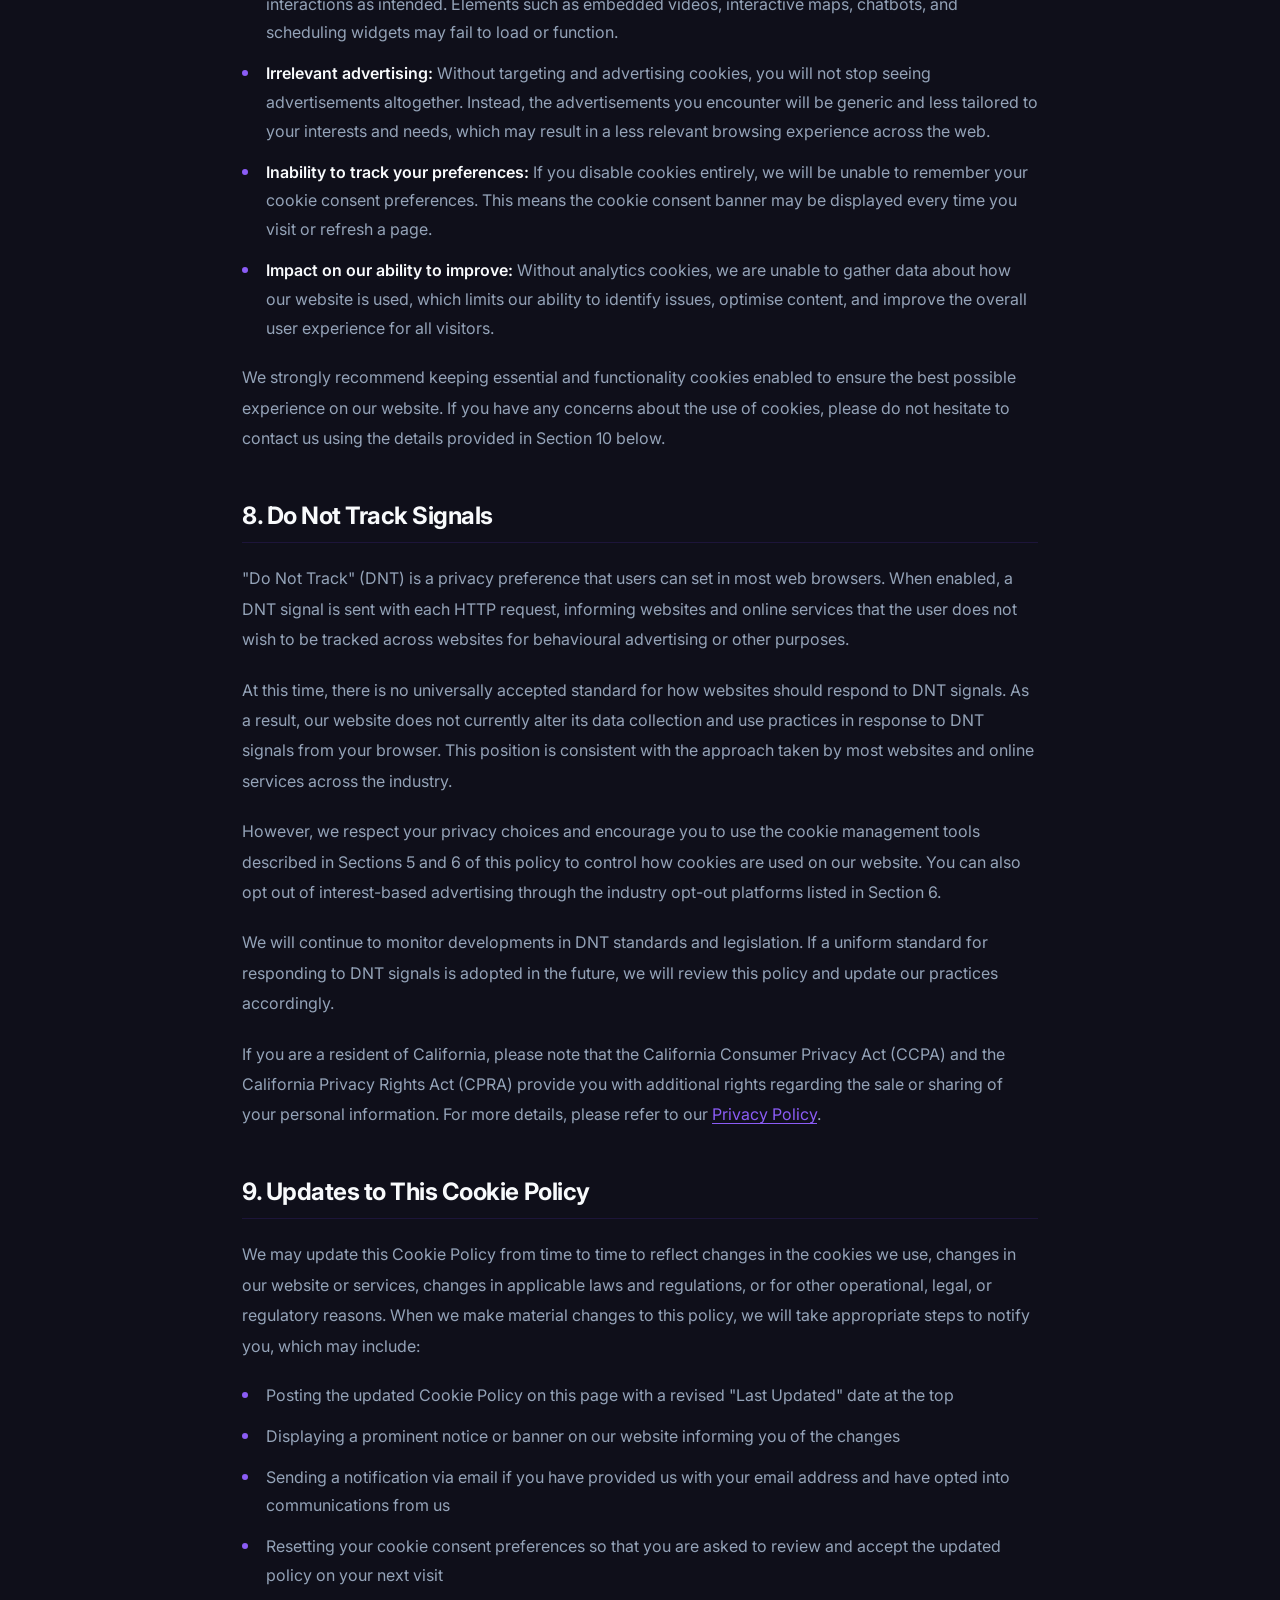
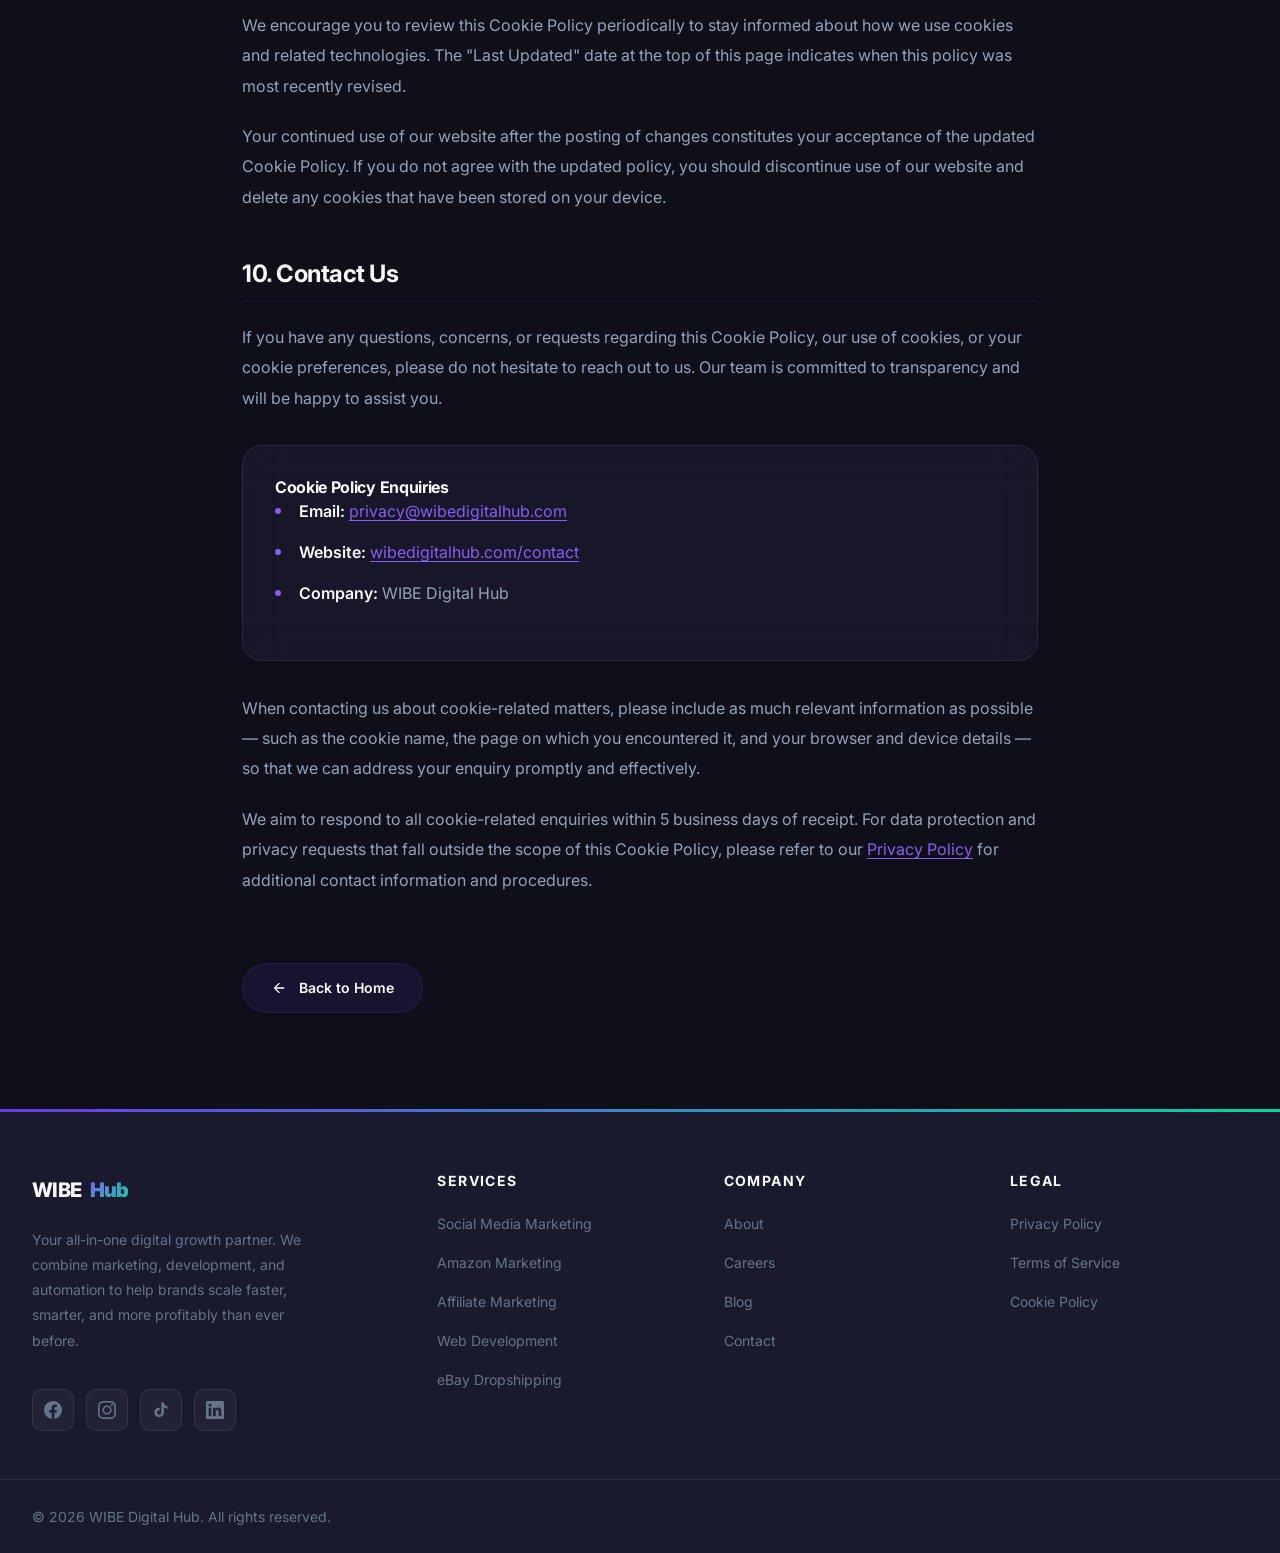
==== commit 13019d16: "Add files via upload" ====
--- a/cookie-policy.html
+++ b/cookie-policy.html
@@ -15,7 +15,7 @@
     <!-- NAVIGATION -->
     <nav class="navbar scrolled">
         <div class="nav-container">
-            <a href="index.html" class="nav-logo">WIBE<span>DIGITAL HUB</span></a>
+            <a href="index.html" class="nav-logo">WIBE<span>Hub</span></a>
             <ul class="nav-links">
                 <li><a href="index.html#hero">Home</a></li>
                 <li><a href="index.html#services">Services</a></li>
@@ -287,7 +287,7 @@
             <div class="info-box">
                 <h4>Cookie Policy Enquiries</h4>
                 <ul>
-                    <li><strong>Email:</strong> <a href="mailto:contact@wibedigitalhub.com">contact@wibedigitalhub.com</a></li>
+                    <li><strong>Email:</strong> <a href="mailto:privacy@wibedigitalhub.com">privacy@wibedigitalhub.com</a></li>
                     <li><strong>Website:</strong> <a href="index.html#contact">wibedigitalhub.com/contact</a></li>
                     <li><strong>Company:</strong> WIBE Digital Hub</li>
                 </ul>
--- a/css/styles.css
+++ b/css/styles.css
@@ -117,6 +117,7 @@
   -webkit-font-smoothing: antialiased;
   -moz-osx-font-smoothing: grayscale;
   text-rendering: optimizeLegibility;
+  overflow-x: hidden;
 }
 
 body {
@@ -127,7 +128,9 @@
   color: var(--text-primary);
   background-color: var(--dark-bg);
   overflow-x: hidden;
+  max-width: 100vw;
   min-height: 100vh;
+  position: relative;
 }
 
 img,
@@ -162,11 +165,15 @@
   line-height: 1.2;
   letter-spacing: -0.02em;
   color: var(--text-primary);
+  overflow-wrap: break-word;
+  word-wrap: break-word;
 }
 
 p {
   color: var(--text-secondary);
   line-height: 1.8;
+  overflow-wrap: break-word;
+  word-wrap: break-word;
 }
 
 ::selection {
@@ -321,6 +328,7 @@
   z-index: var(--z-nav);
   transition: all var(--transition-base);
   background: transparent;
+  overflow-x: hidden;
 }
 
 .navbar.scrolled {
@@ -476,7 +484,7 @@
 .mobile-menu {
   position: fixed;
   top: 0;
-  right: -100%;
+  right: 0;
   width: 100%;
   height: 100vh;
   height: 100dvh;
@@ -489,11 +497,14 @@
   align-items: center;
   gap: var(--space-10);
   z-index: var(--z-mobile);
-  transition: right 0.5s var(--ease-in-out);
+  transform: translateX(100%);
+  transition: transform 0.5s var(--ease-in-out);
+  visibility: hidden;
 }
 
 .mobile-menu.active {
-  right: 0;
+  transform: translateX(0);
+  visibility: visible;
 }
 
 .mobile-menu a {
@@ -543,6 +554,7 @@
   display: flex;
   align-items: center;
   overflow: hidden;
+  overflow-x: clip;
   padding-top: var(--nav-height);
   background: var(--dark-bg);
 }
@@ -730,6 +742,8 @@
   justify-content: center;
   min-height: 400px;
   animation: fadeInUp 1s var(--ease-smooth) 0.3s both;
+  max-width: 100%;
+  overflow: hidden;
 }
 
 .hero-visual::before {
@@ -846,6 +860,7 @@
 section {
   padding: var(--space-24) 0;
   position: relative;
+  overflow-x: hidden;
 }
 
 .section-header {
@@ -892,6 +907,7 @@
 .services {
   background: var(--dark-bg);
   position: relative;
+  overflow: hidden;
 }
 
 .services::before {
@@ -1150,6 +1166,8 @@
 /* ─── About Visual & Metrics ─── */
 .about-visual {
   position: relative;
+  max-width: 100%;
+  overflow: hidden;
 }
 
 .about-metrics {
@@ -1222,6 +1240,7 @@
 .contact {
   background: var(--dark-bg);
   position: relative;
+  overflow: hidden;
 }
 
 .contact::before {
@@ -1662,26 +1681,29 @@
 .footer-bottom {
   padding: var(--space-6) 0;
   border-top: 1px solid var(--glass-border);
-  display: flex;
-  align-items: center;
-  justify-content: center;
+}
+
+.footer-bottom .container {
+  display: flex;
+  align-items: center;
+  justify-content: space-between;
+  gap: var(--space-4);
 }
 
 .footer-bottom p {
   font-size: var(--font-size-sm);
   color: var(--text-muted);
-  text-align: center;
 }
 
 .footer-bottom a {
   color: var(--primary-light);
   transition: color var(--transition-fast);
+  text-decoration: none;
 }
 
 .footer-bottom a:hover {
   color: var(--accent);
 }
-
 
 /* ============================================================
    12. LEGAL PAGE STYLES
@@ -1968,10 +1990,12 @@
 @media (max-width: 768px) {
   section {
     padding: var(--space-16) 0;
+    overflow: hidden;
   }
 
   .container {
     padding: 0 var(--space-5);
+    max-width: 100%;
   }
 
   .hero-title {
@@ -2033,6 +2057,12 @@
 
   .footer-links a::before {
     display: none;
+  }
+
+  .footer-bottom .container {
+    flex-direction: column;
+    text-align: center;
+    gap: var(--space-2);
   }
 
   .section-header {
@@ -2053,6 +2083,7 @@
 
   .container {
     padding: 0 var(--space-4);
+    max-width: 100%;
   }
 
   section {
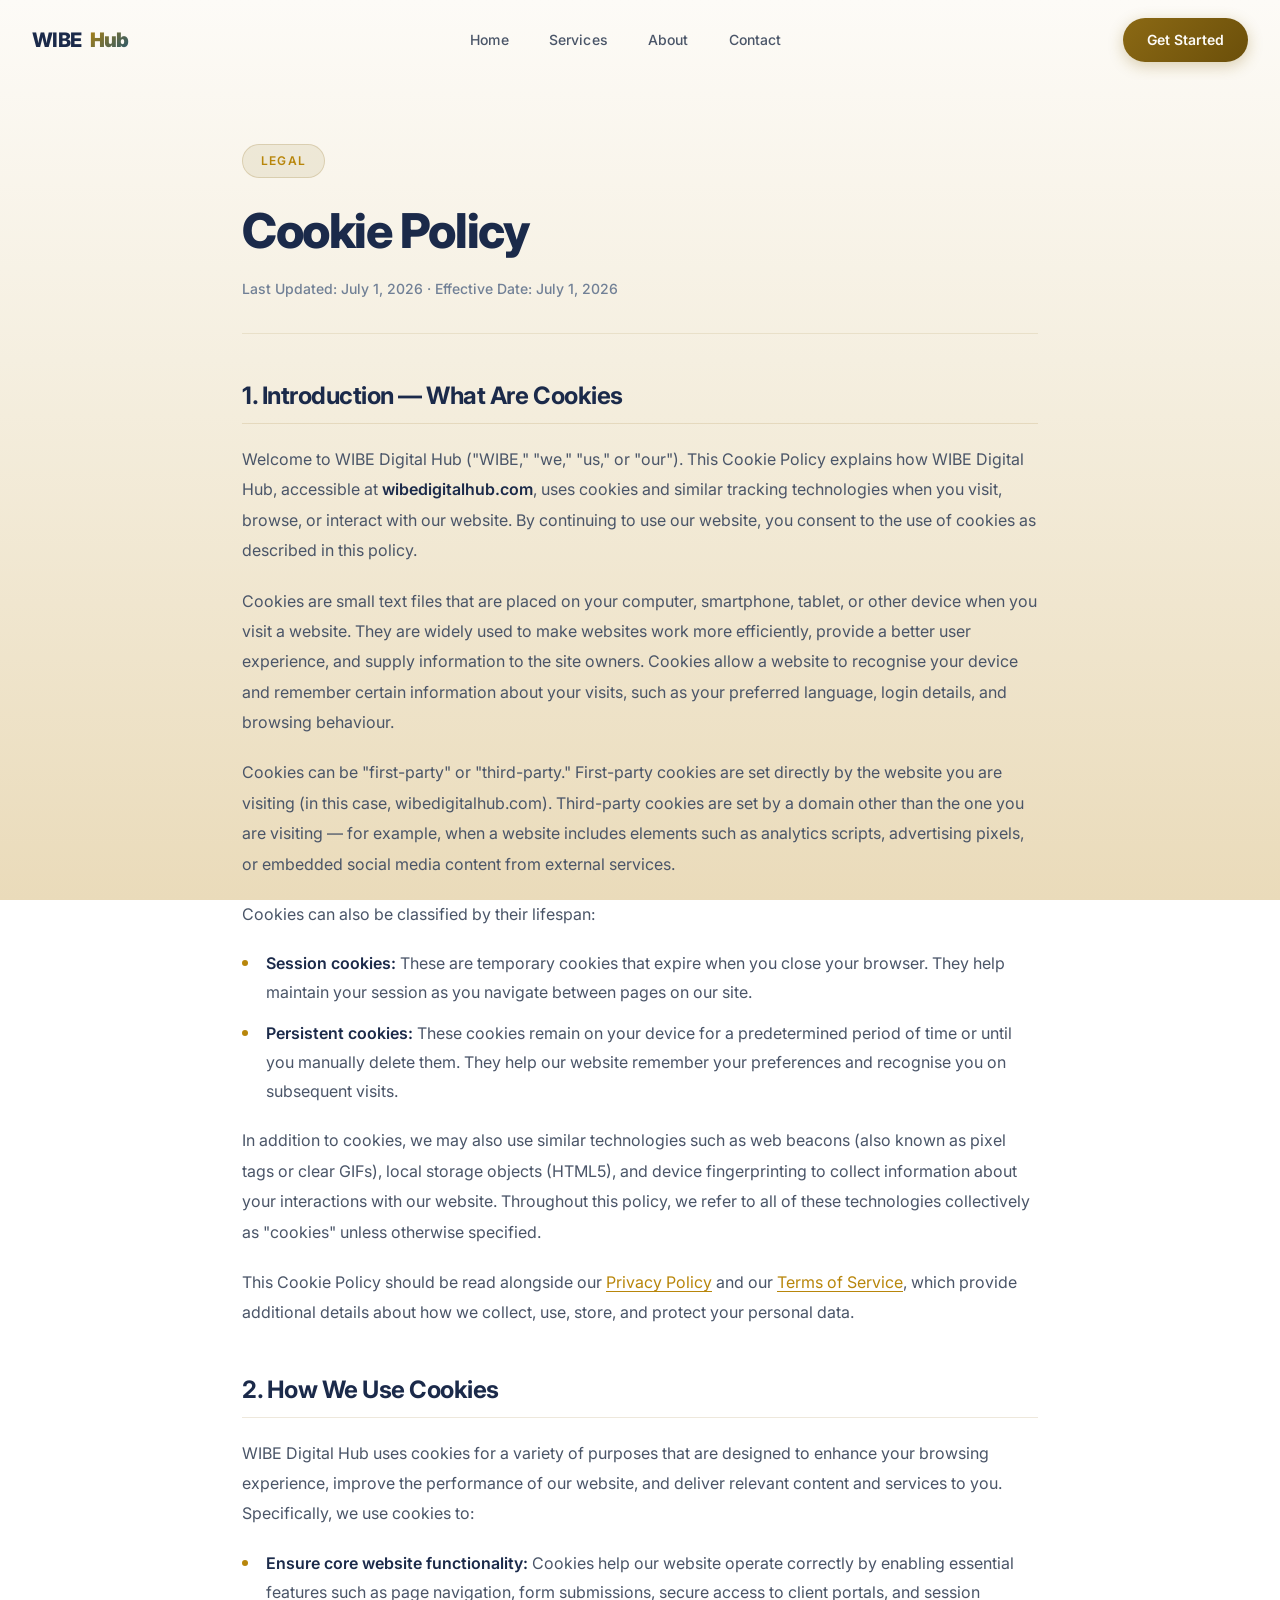
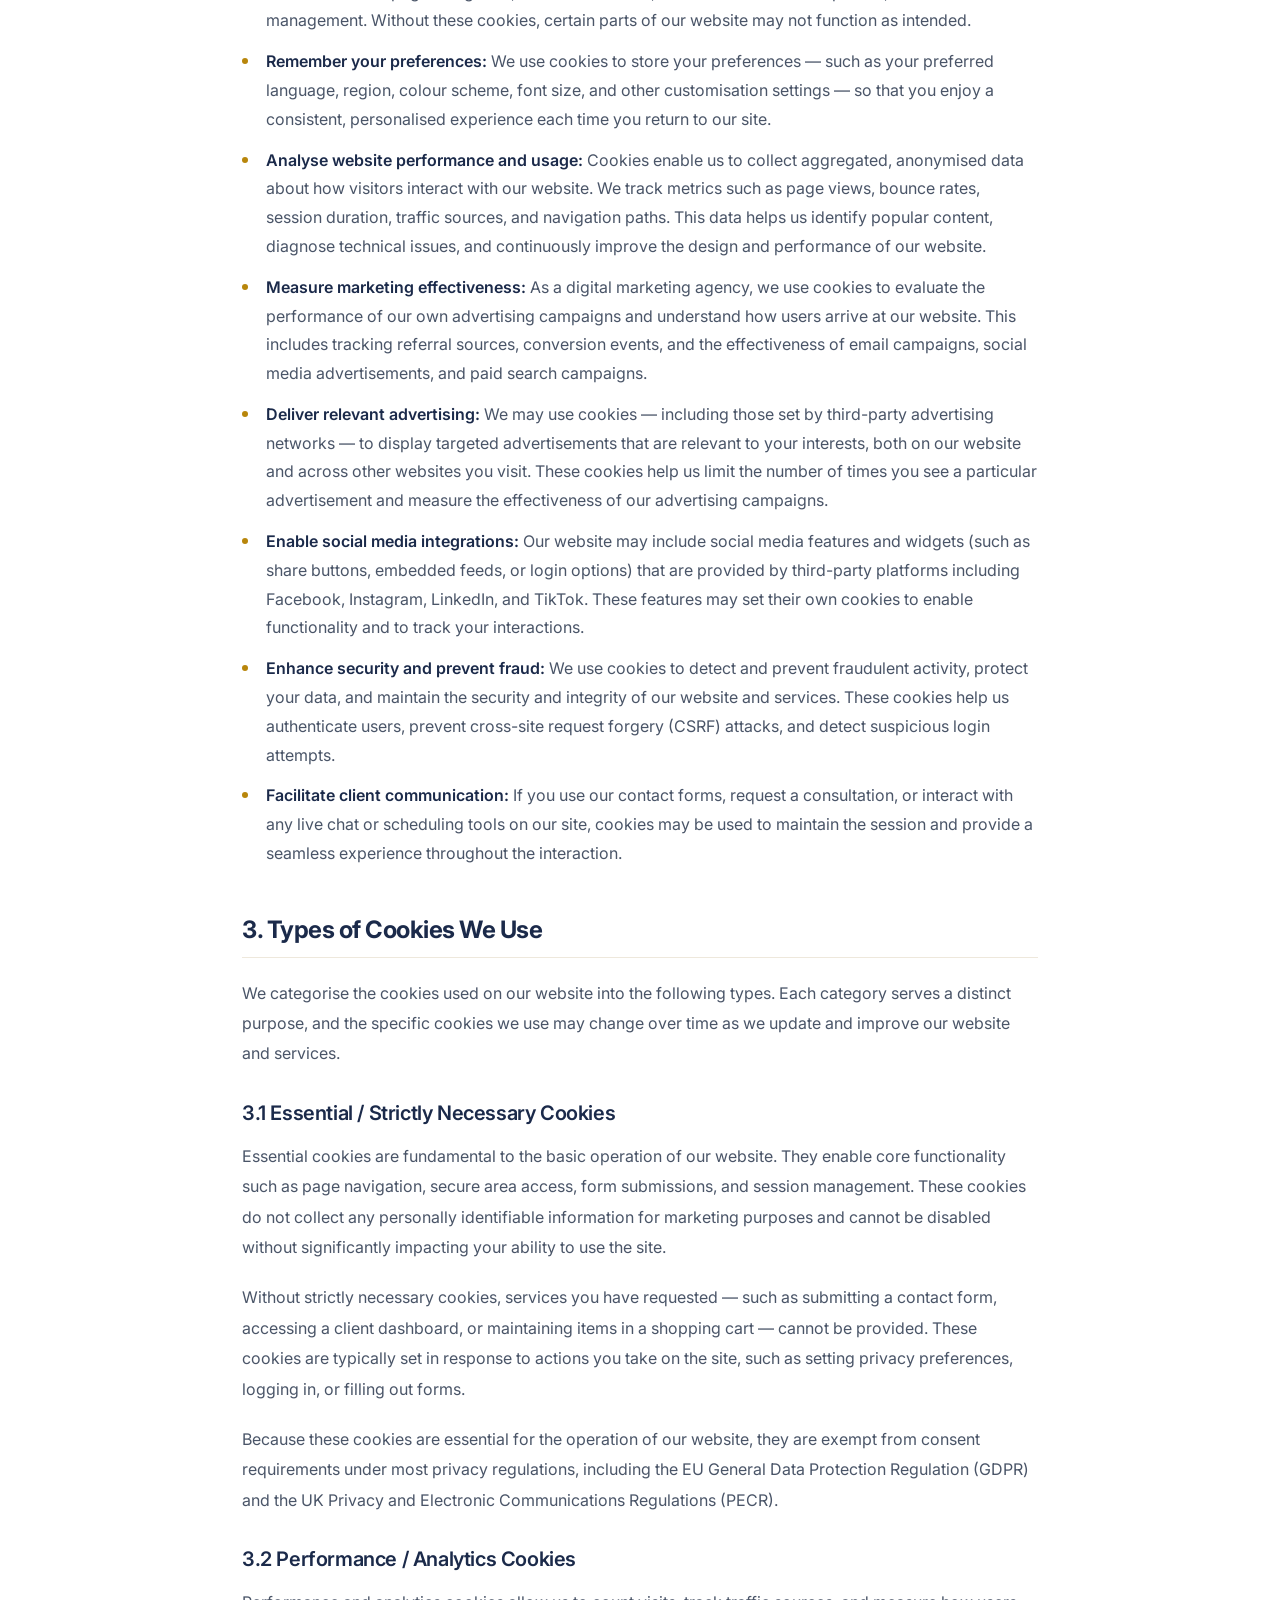
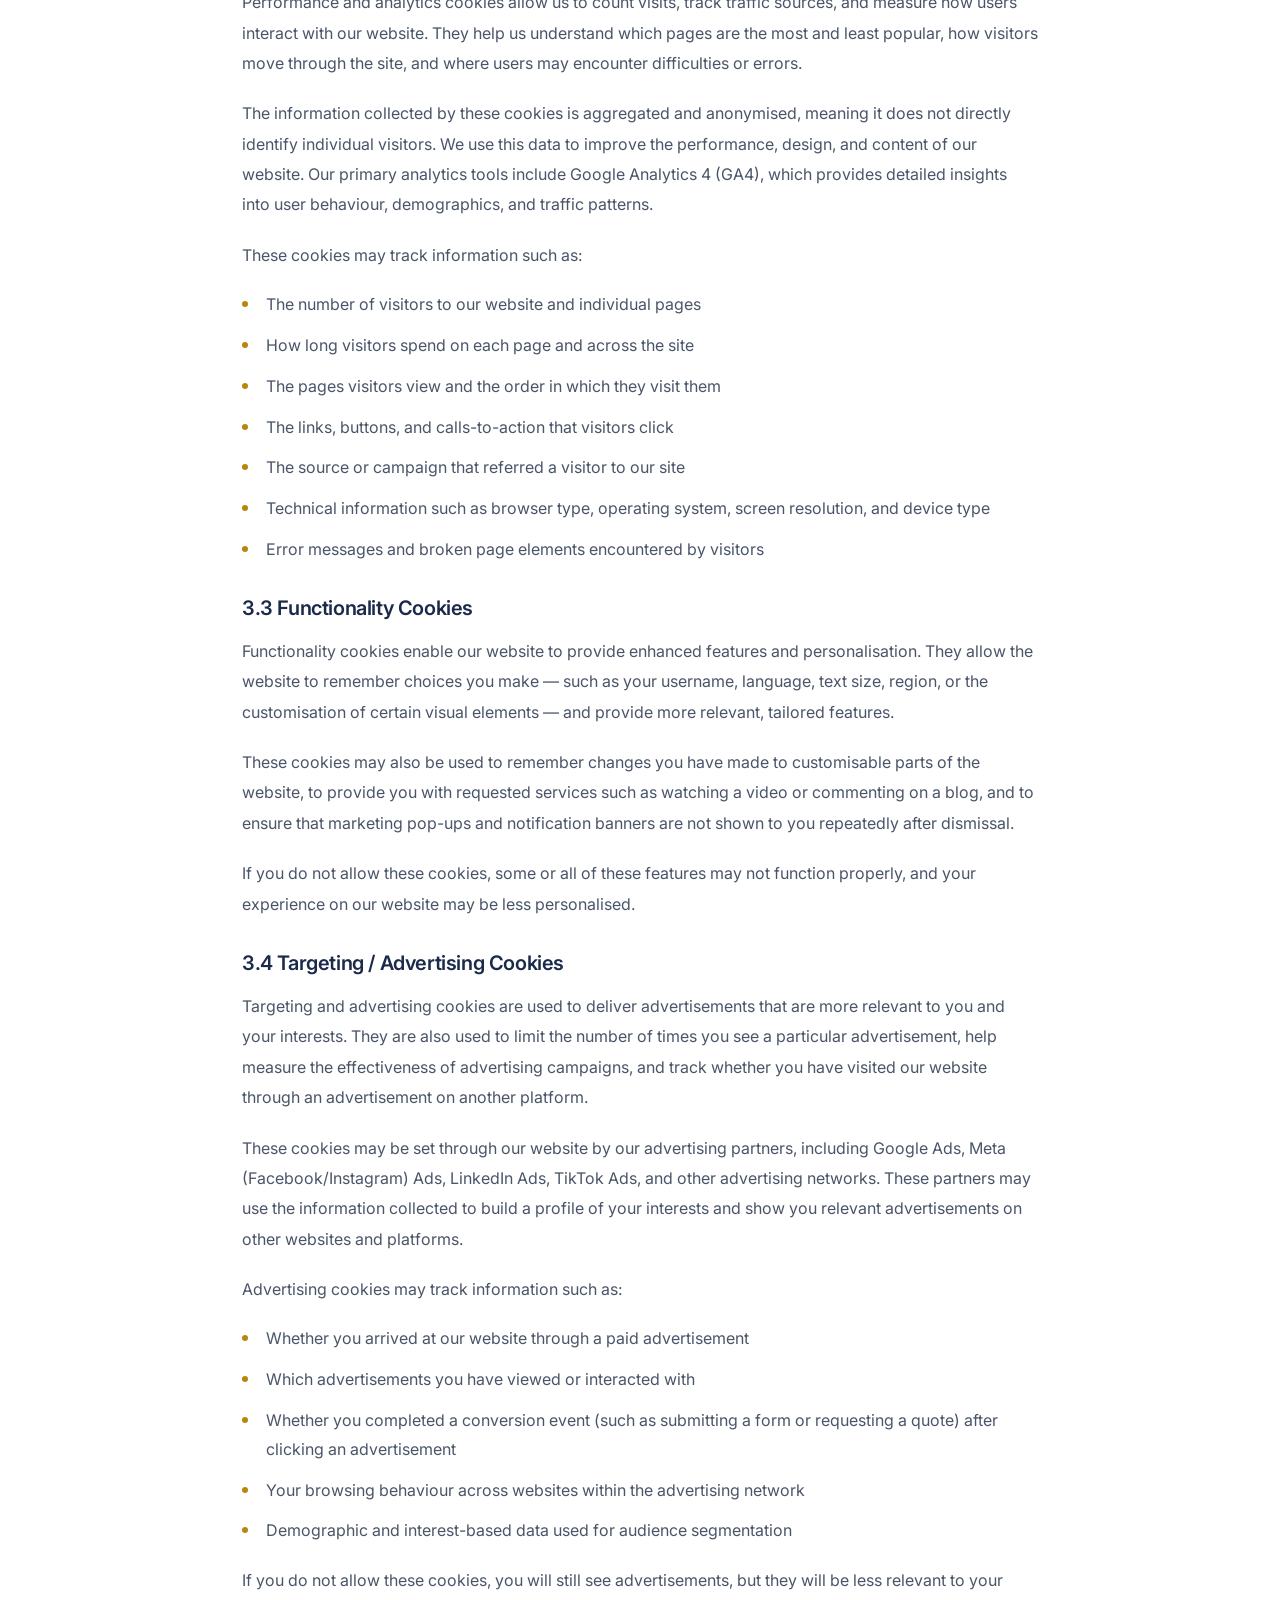
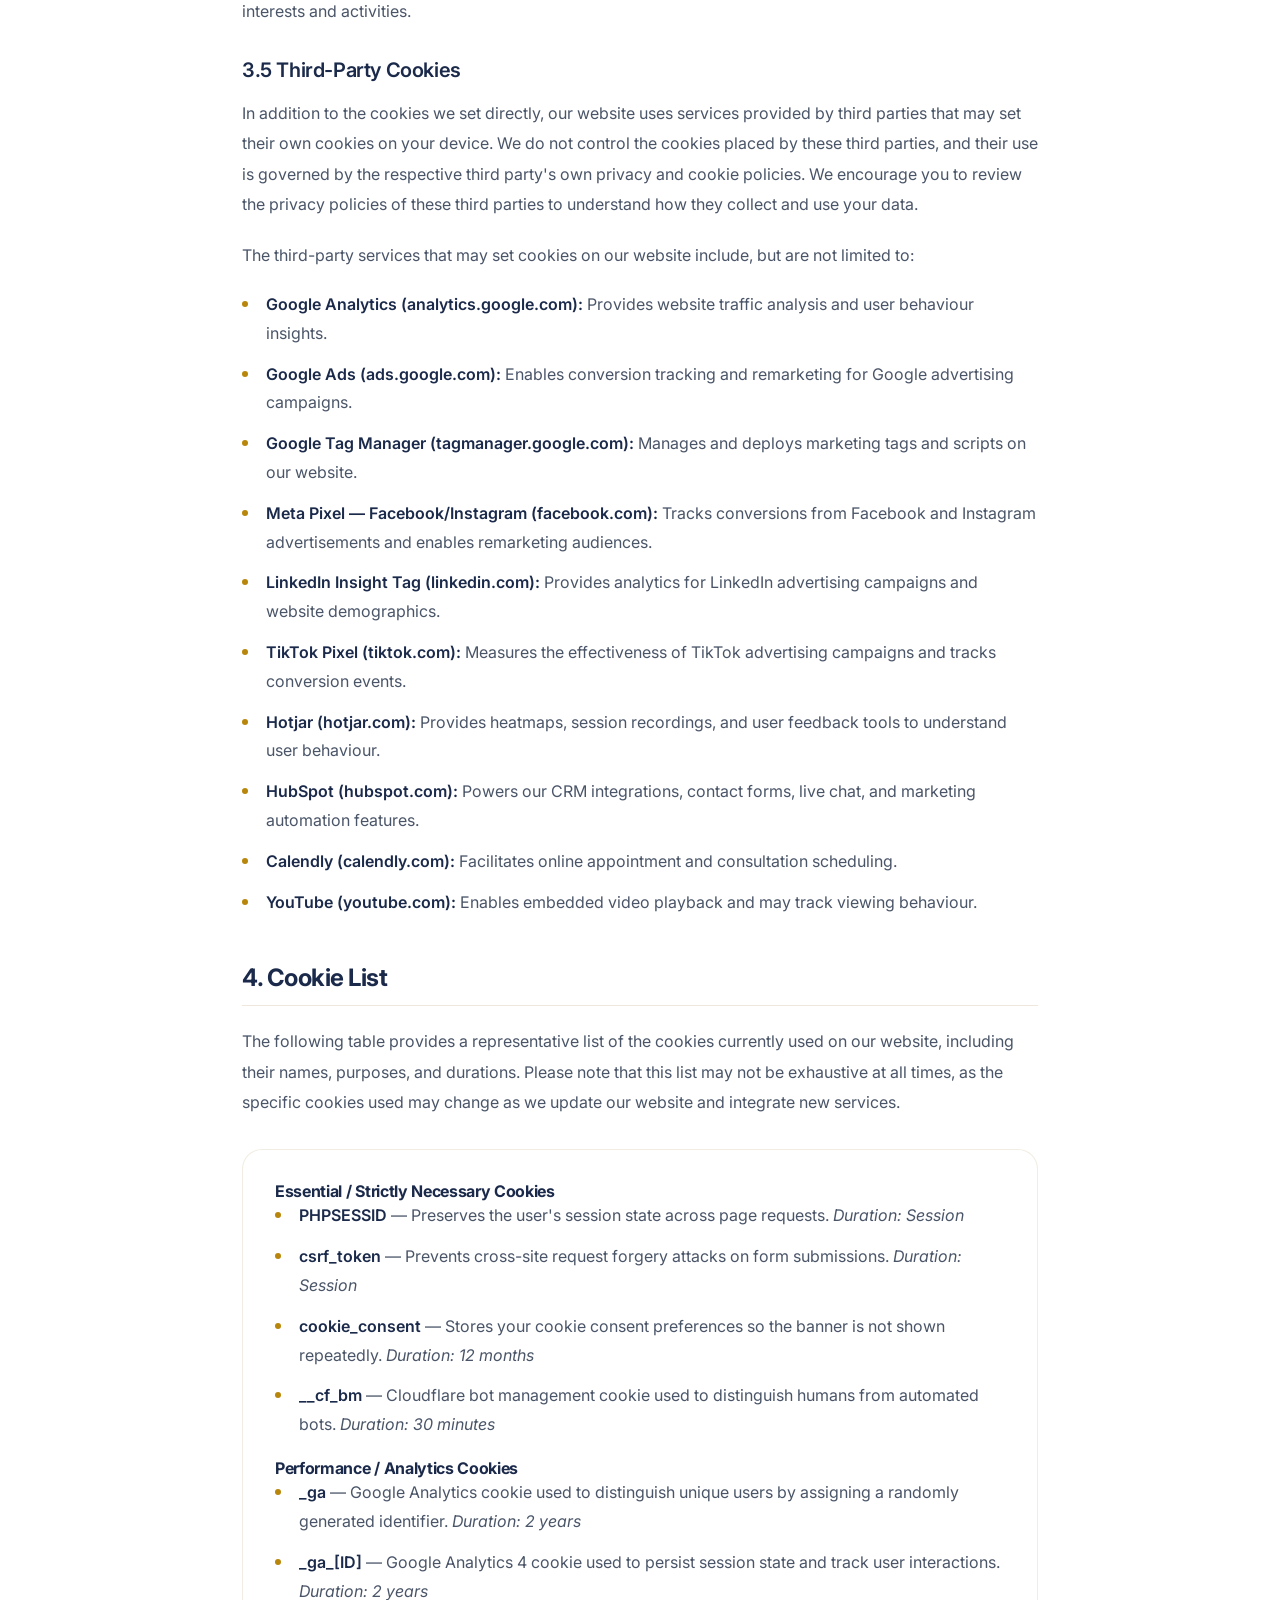
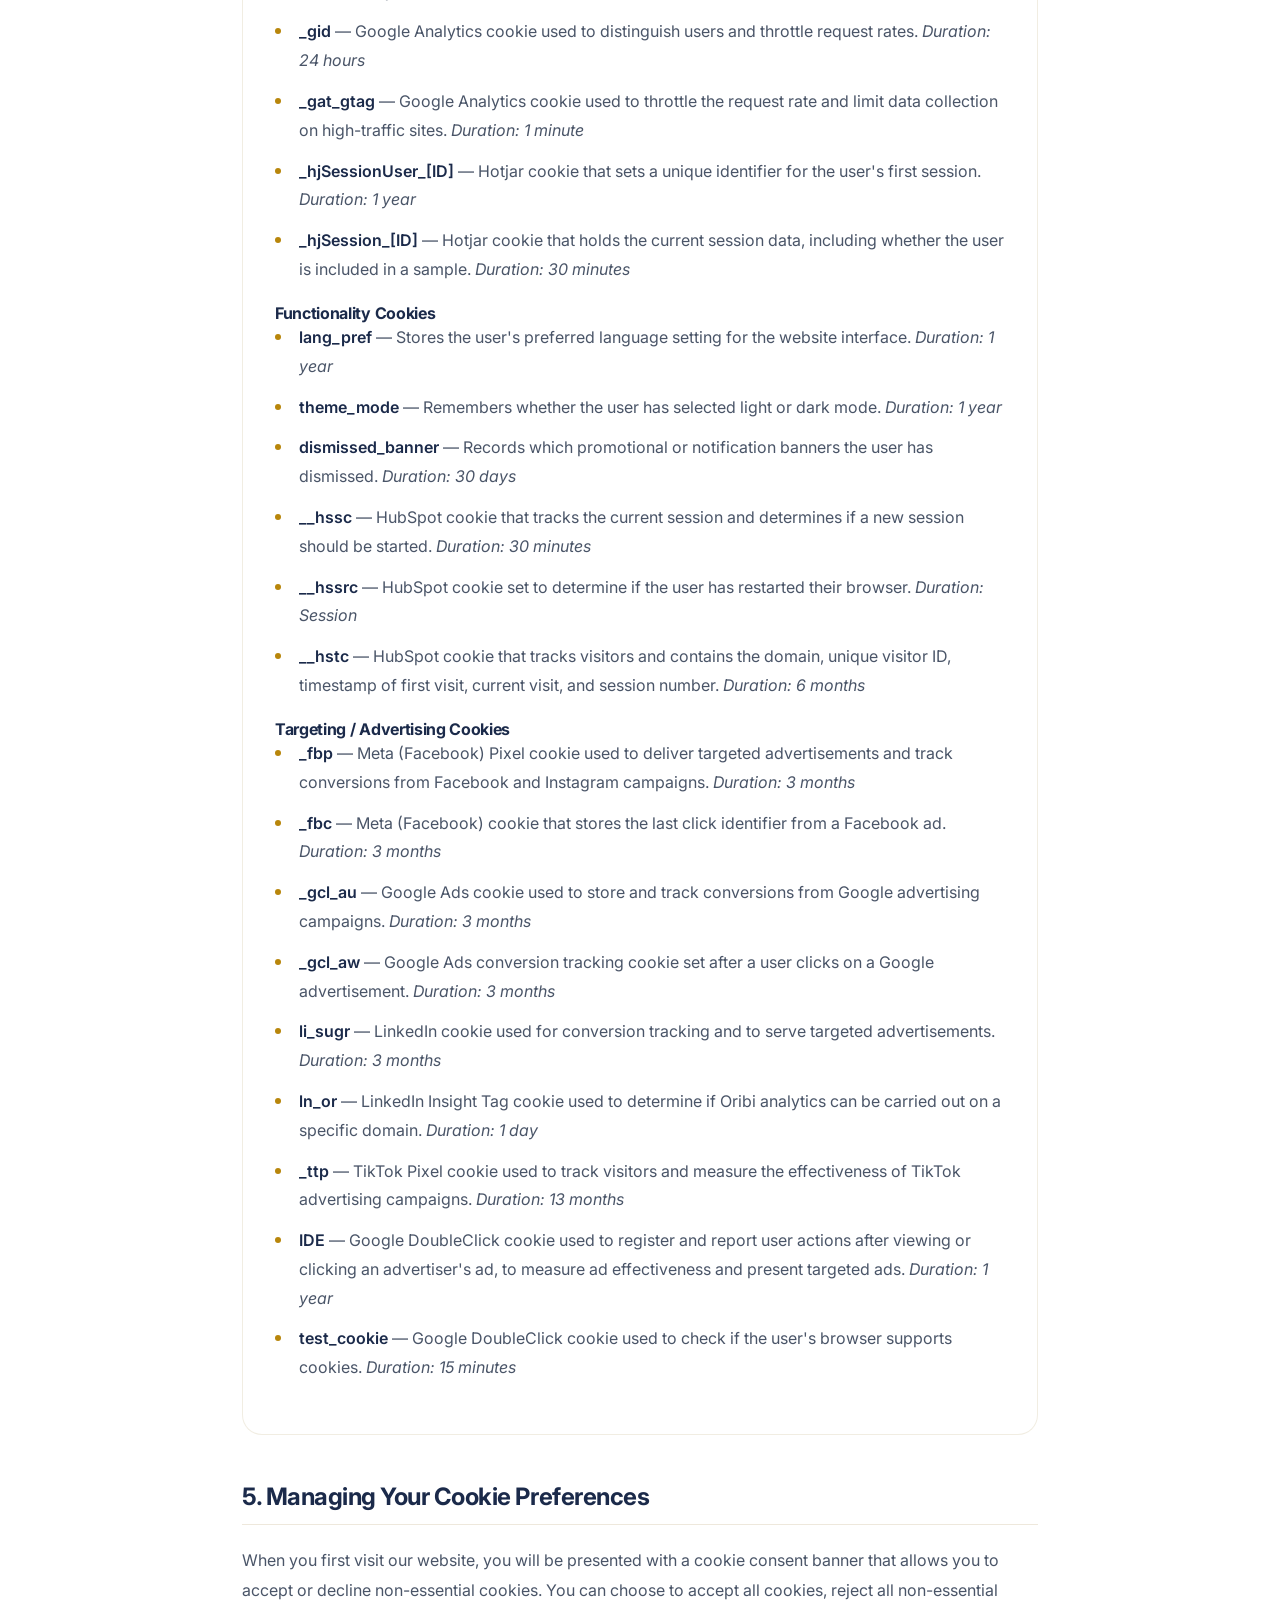
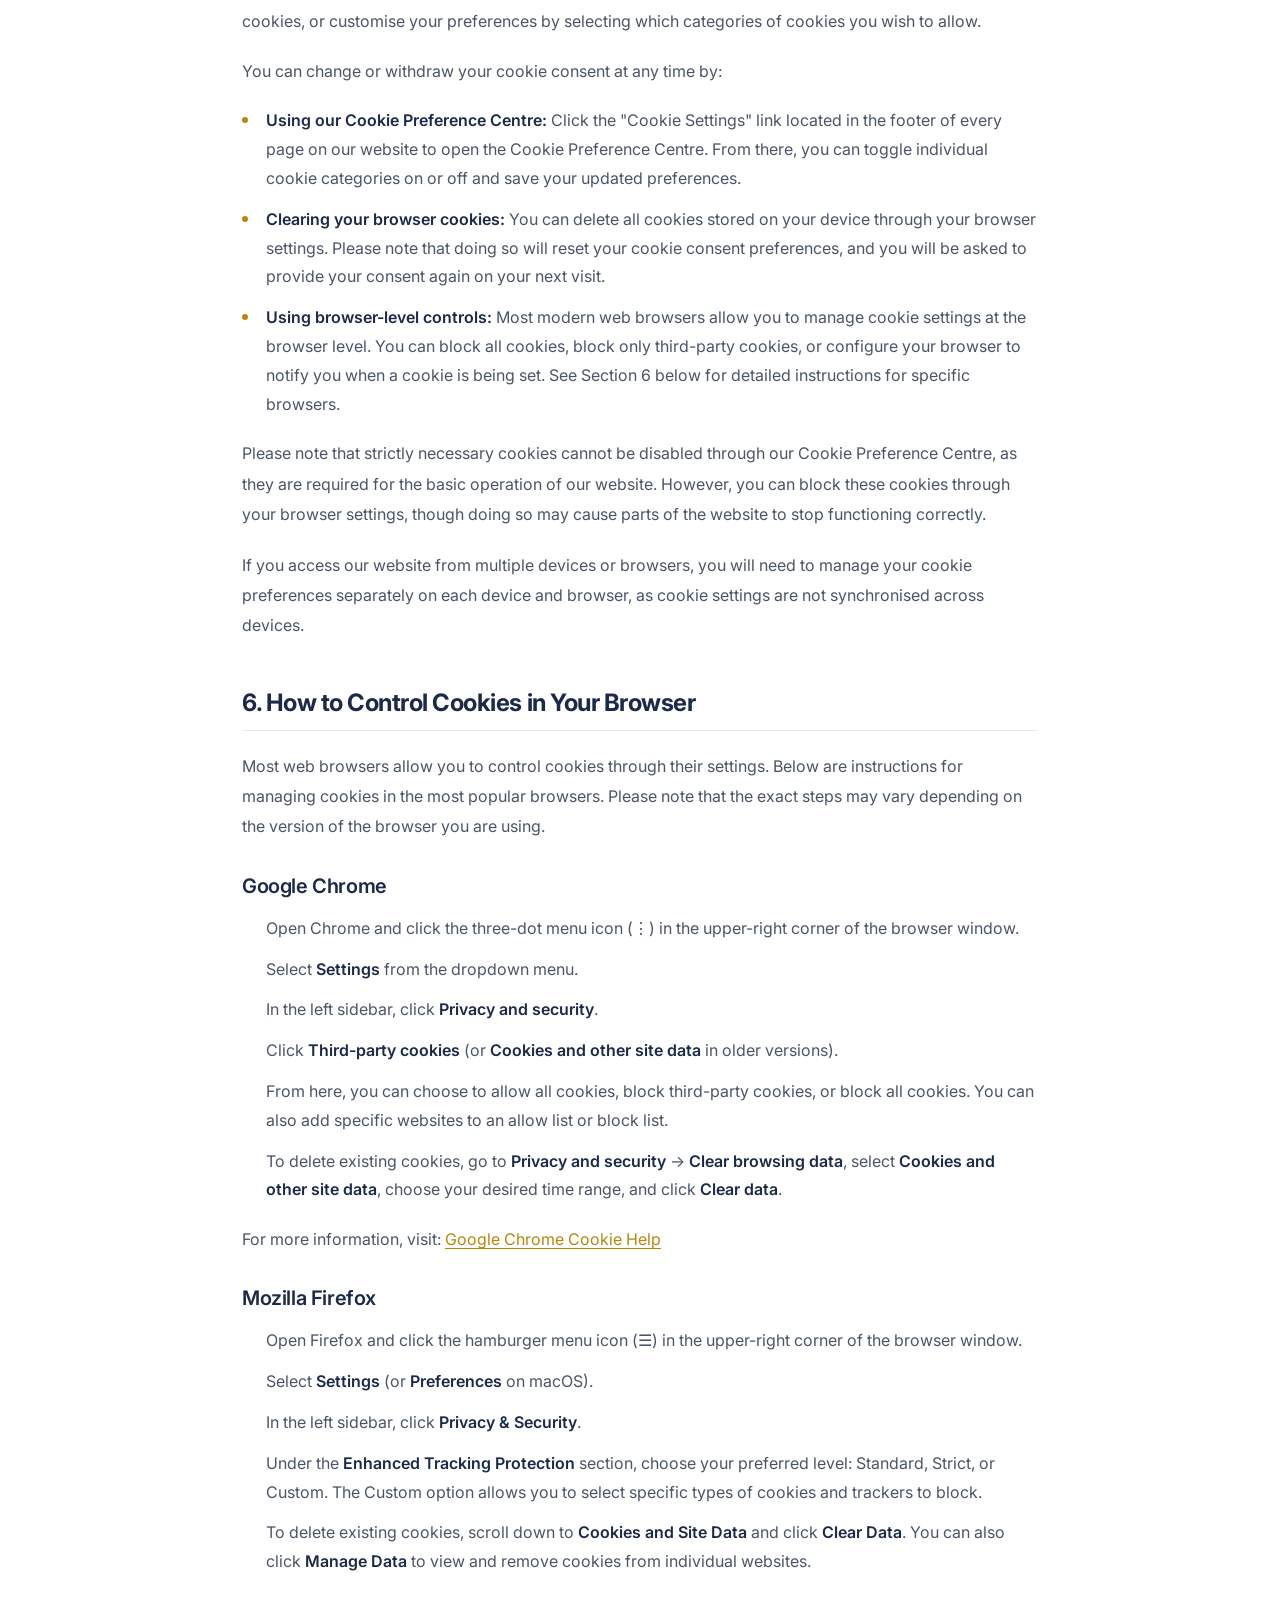
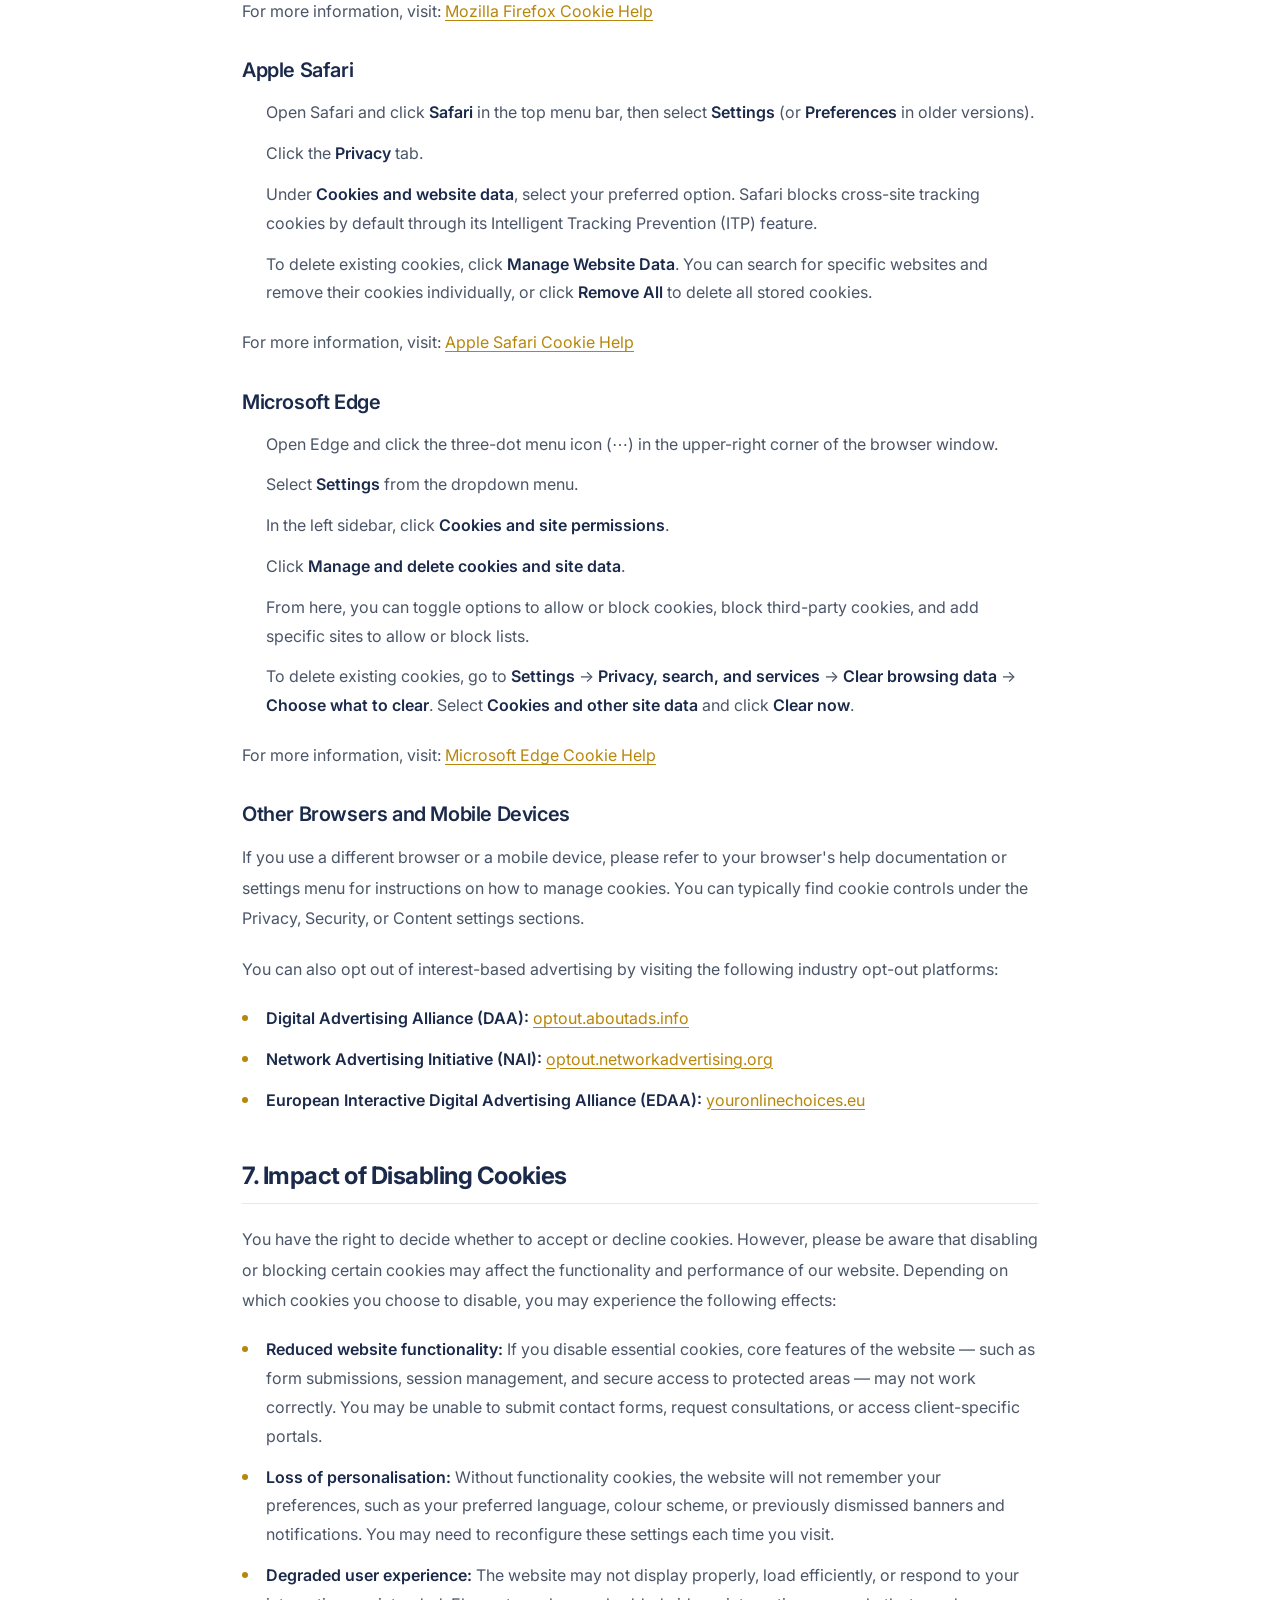
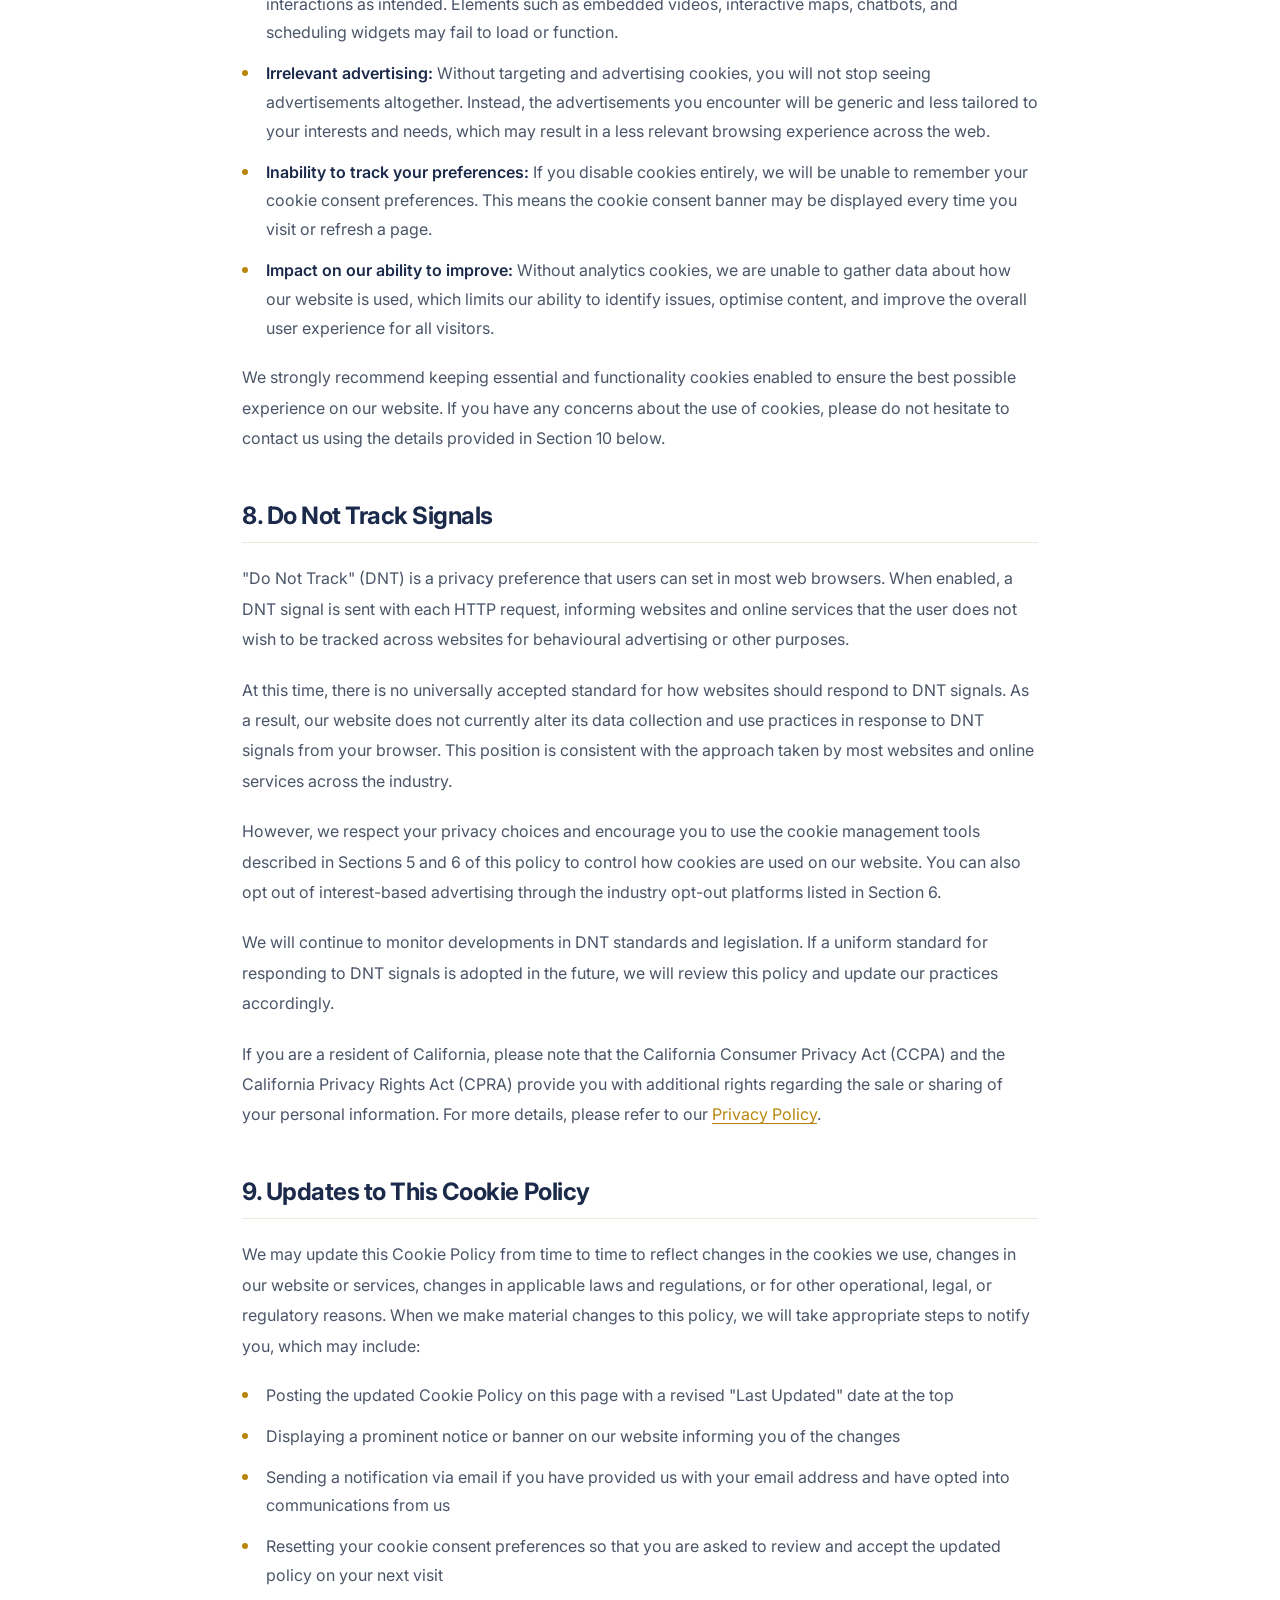
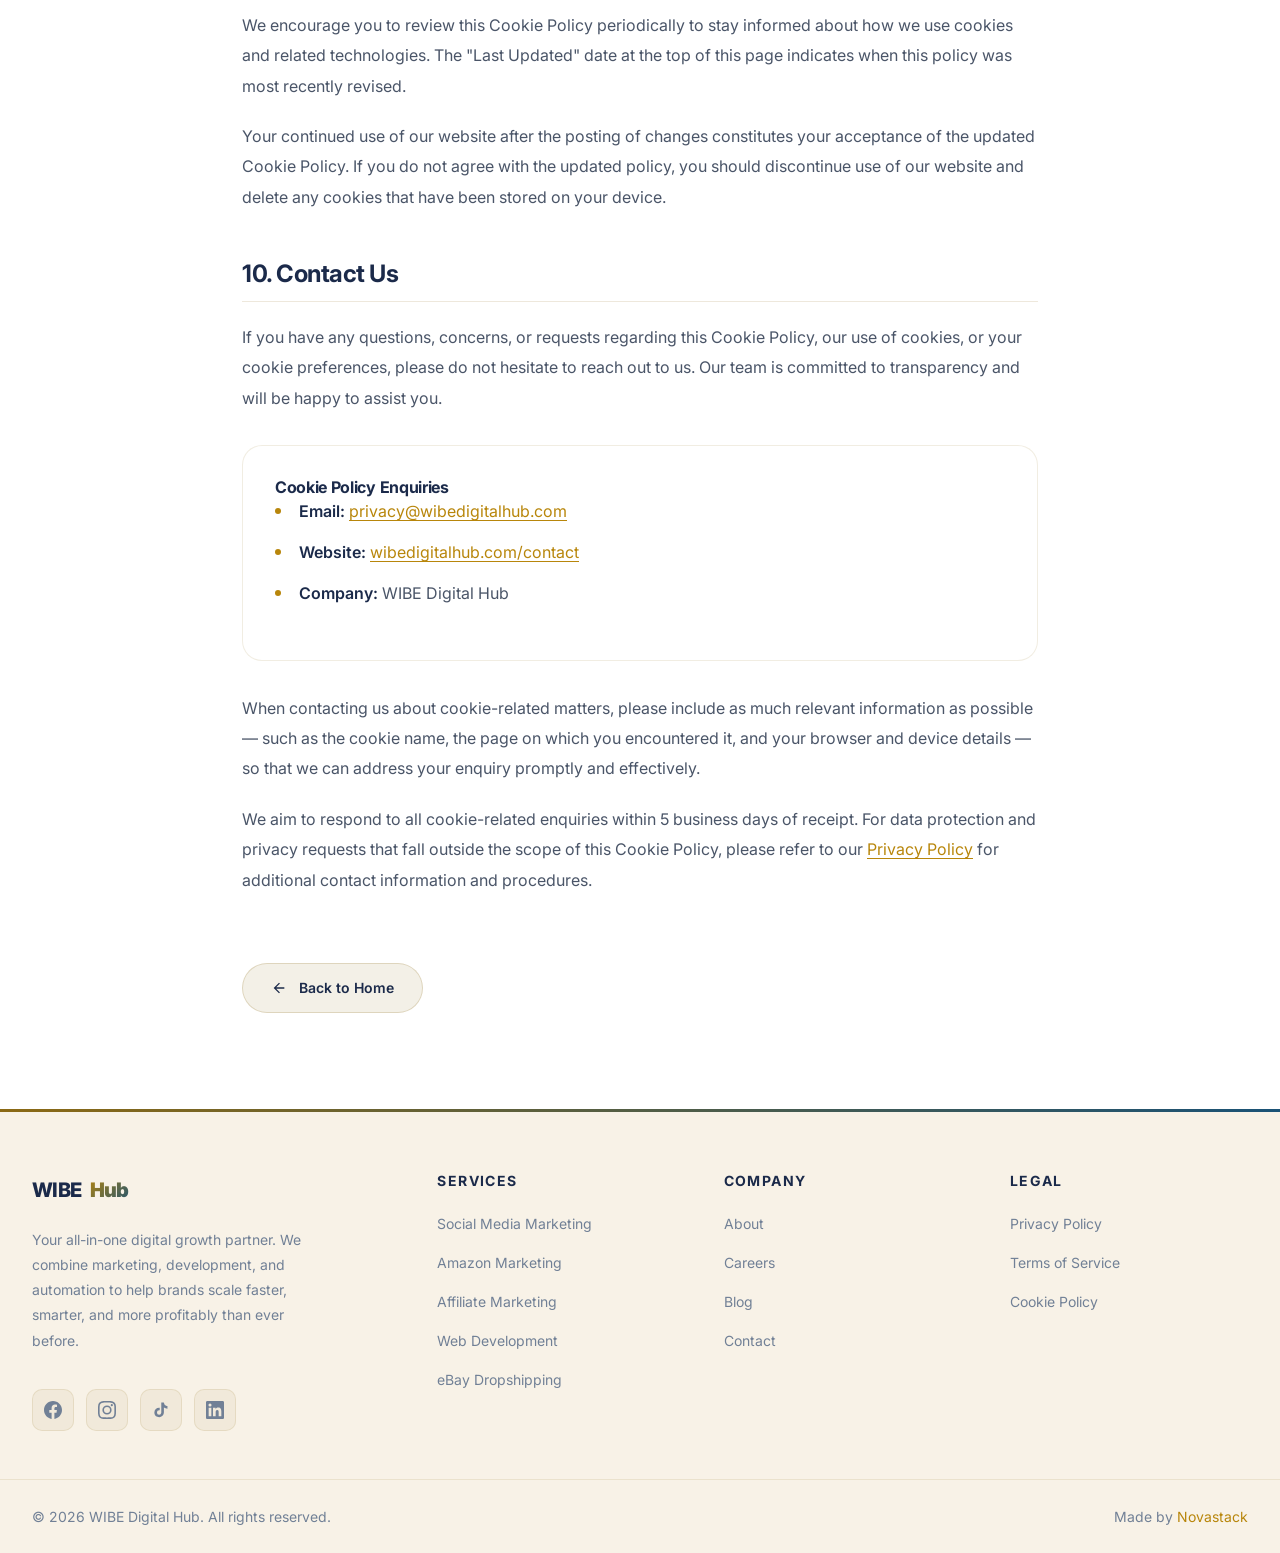
==== commit 9e4689ba: "Add files via upload" ====
--- a/cookie-policy.html
+++ b/cookie-policy.html
@@ -352,6 +352,7 @@
         <div class="footer-bottom">
           <div class="container">
             <p>&copy; 2026 WIBE Digital Hub. All rights reserved.</p>
+            <p>Made by <a href="https://www.novastackltd.com/" target="_blank" rel="noopener noreferrer">Novastack</a></p>
           </div>
         </div>
     </footer>
--- a/css/styles.css
+++ b/css/styles.css
@@ -1,6 +1,6 @@
 /* ============================================================
    WIBE DIGITAL HUB — Premium CSS Design System
-   Ultra-premium dark-themed agency website
+   Premium light golden & ivory agency website
    ============================================================ */
 
 /* ─── Google Fonts Import ─── */
@@ -11,29 +11,29 @@
    ============================================================ */
 :root {
   /* ── Color Palette ── */
-  --primary:          #6C3AED;
-  --primary-light:    #8B5CF6;
-  --primary-dark:     #5B21B6;
-  --primary-rgb:      108, 58, 237;
-  --accent:           #06D6A0;
-  --accent-dark:      #05B88A;
-  --accent-rgb:       6, 214, 160;
+  --primary:          #8B6914;
+  --primary-light:    #B8860B;
+  --primary-dark:     #6B4F0A;
+  --primary-rgb:      139, 105, 20;
+  --accent:           #1A5276;
+  --accent-dark:      #154360;
+  --accent-rgb:       26, 82, 118;
 
   /* ── Surfaces ── */
-  --dark-bg:          #0F0F1A;
-  --surface:          #1A1A2E;
-  --surface-light:    #25253D;
-  --surface-lighter:  #2D2D4A;
+  --dark-bg:          #FDFBF7;
+  --surface:          #F5F0E6;
+  --surface-light:    #EDE6D6;
+  --surface-lighter:  #E5DCC8;
 
   /* ── Typography Colors ── */
-  --text-primary:     #F8FAFC;
-  --text-secondary:   #94A3B8;
-  --text-muted:       #64748B;
+  --text-primary:     #1B2A4A;
+  --text-secondary:   #4A5568;
+  --text-muted:       #718096;
 
   /* ── Borders & Glass ── */
-  --border:           rgba(108, 58, 237, 0.2);
-  --glass:            rgba(26, 26, 46, 0.8);
-  --glass-border:     rgba(255, 255, 255, 0.08);
+  --border:           rgba(139, 105, 20, 0.2);
+  --glass:            rgba(255, 255, 255, 0.65);
+  --glass-border:     rgba(139, 105, 20, 0.12);
 
   /* ── Typography ── */
   --font-family:      'Inter', -apple-system, BlinkMacSystemFont, 'Segoe UI', sans-serif;
@@ -79,12 +79,12 @@
   --transition-slower: 0.7s var(--ease-smooth);
 
   /* ── Shadows ── */
-  --shadow-sm:    0 2px 8px rgba(0, 0, 0, 0.2);
-  --shadow-md:    0 4px 16px rgba(0, 0, 0, 0.3);
-  --shadow-lg:    0 8px 32px rgba(0, 0, 0, 0.4);
-  --shadow-xl:    0 12px 48px rgba(0, 0, 0, 0.5);
-  --shadow-glow:  0 0 30px rgba(var(--primary-rgb), 0.3);
-  --shadow-glow-accent: 0 0 30px rgba(var(--accent-rgb), 0.25);
+  --shadow-sm:    0 2px 8px rgba(139, 105, 20, 0.06);
+  --shadow-md:    0 4px 16px rgba(139, 105, 20, 0.08);
+  --shadow-lg:    0 8px 32px rgba(139, 105, 20, 0.1);
+  --shadow-xl:    0 12px 48px rgba(139, 105, 20, 0.14);
+  --shadow-glow:  0 0 30px rgba(var(--primary-rgb), 0.15);
+  --shadow-glow-accent: 0 0 30px rgba(var(--accent-rgb), 0.12);
 
   /* ── Z-Index Scale ── */
   --z-base:    1;
@@ -126,7 +126,8 @@
   font-weight: 400;
   line-height: 1.7;
   color: var(--text-primary);
-  background-color: var(--dark-bg);
+  background: linear-gradient(180deg, #FDFBF7 0%, #F5EFE0 40%, #EADBBA 100%);
+  background-attachment: fixed;
   overflow-x: hidden;
   max-width: 100vw;
   min-height: 100vh;
@@ -177,7 +178,7 @@
 }
 
 ::selection {
-  background-color: rgba(var(--primary-rgb), 0.35);
+  background-color: rgba(var(--primary-rgb), 0.2);
   color: var(--text-primary);
 }
 
@@ -211,7 +212,7 @@
 
 /* ─── Gradient Text ─── */
 .gradient-text {
-  background: linear-gradient(135deg, var(--primary-light) 0%, var(--accent) 50%, var(--primary-light) 100%);
+  background: linear-gradient(135deg, var(--primary-dark) 0%, var(--primary-light) 40%, var(--accent) 100%);
   background-size: 200% 200%;
   -webkit-background-clip: text;
   background-clip: text;
@@ -332,11 +333,11 @@
 }
 
 .navbar.scrolled {
-  background: rgba(15, 15, 26, 0.85);
+  background: rgba(253, 251, 247, 0.88);
   backdrop-filter: blur(24px);
   -webkit-backdrop-filter: blur(24px);
   border-bottom: 1px solid var(--glass-border);
-  box-shadow: 0 4px 30px rgba(0, 0, 0, 0.3);
+  box-shadow: 0 4px 30px rgba(139, 105, 20, 0.08);
   height: 70px;
 }
 
@@ -424,7 +425,7 @@
   padding: 10px 24px;
   font-size: var(--font-size-sm);
   font-weight: 600;
-  color: var(--text-primary);
+  color: #FDFBF7;
   background: linear-gradient(135deg, var(--primary), var(--primary-dark));
   border: none;
   border-radius: var(--radius-full);
@@ -488,7 +489,7 @@
   width: 100%;
   height: 100vh;
   height: 100dvh;
-  background: rgba(15, 15, 26, 0.97);
+  background: rgba(253, 251, 247, 0.97);
   backdrop-filter: blur(30px);
   -webkit-backdrop-filter: blur(30px);
   display: flex;
@@ -527,7 +528,7 @@
   padding: 14px 36px;
   font-size: var(--font-size-lg);
   font-weight: 600;
-  color: var(--text-primary);
+  color: #FDFBF7;
   background: linear-gradient(135deg, var(--primary), var(--primary-dark));
   border: none;
   border-radius: var(--radius-full);
@@ -556,7 +557,7 @@
   overflow: hidden;
   overflow-x: clip;
   padding-top: var(--nav-height);
-  background: var(--dark-bg);
+  background: transparent;
 }
 
 /* ─── Animated gradient mesh background ─── */
@@ -667,7 +668,7 @@
   padding: 16px 36px;
   font-size: var(--font-size-base);
   font-weight: 700;
-  color: #fff;
+  color: #FDFBF7;
   background: linear-gradient(135deg, var(--primary) 0%, var(--primary-dark) 100%);
   border: none;
   border-radius: var(--radius-full);
@@ -728,7 +729,7 @@
 }
 
 .btn-secondary:hover {
-  background: rgba(255, 255, 255, 0.05);
+  background: rgba(139, 105, 20, 0.06);
   border-color: rgba(var(--primary-rgb), 0.4);
   transform: translateY(-3px);
   box-shadow: 0 4px 20px rgba(var(--primary-rgb), 0.15);
@@ -905,7 +906,7 @@
    ============================================================ */
 #services,
 .services {
-  background: var(--dark-bg);
+  background: rgba(245, 240, 230, 0.4);
   position: relative;
   overflow: hidden;
 }
@@ -1053,7 +1054,7 @@
    ============================================================ */
 #about,
 .about {
-  background: var(--surface);
+  background: rgba(234, 219, 186, 0.25);
   position: relative;
   overflow: hidden;
 }
@@ -1238,7 +1239,7 @@
    ============================================================ */
 #contact,
 .contact {
-  background: var(--dark-bg);
+  background: transparent;
   position: relative;
   overflow: hidden;
 }
@@ -1398,7 +1399,7 @@
   cursor: pointer;
   appearance: none;
   -webkit-appearance: none;
-  background-image: url("data:image/svg+xml,%3Csvg xmlns='http://www.w3.org/2000/svg' width='12' height='8' fill='%2394A3B8'%3E%3Cpath d='M6 8L0 0h12z'/%3E%3C/svg%3E");
+  background-image: url("data:image/svg+xml,%3Csvg xmlns='http://www.w3.org/2000/svg' width='12' height='8' fill='%23718096'%3E%3Cpath d='M6 8L0 0h12z'/%3E%3C/svg%3E");
   background-repeat: no-repeat;
   background-position: right 18px center;
   padding-right: 44px;
@@ -1426,7 +1427,7 @@
   padding: 16px 32px;
   font-size: var(--font-size-base);
   font-weight: 700;
-  color: #fff;
+  color: #FDFBF7;
   background: linear-gradient(135deg, var(--primary) 0%, var(--primary-dark) 100%);
   border: none;
   border-radius: var(--radius-sm);
@@ -1544,7 +1545,7 @@
    11. FOOTER
    ============================================================ */
 .footer {
-  background: var(--surface);
+  background: rgba(234, 219, 186, 0.35);
   position: relative;
   overflow: hidden;
 }
@@ -1602,7 +1603,7 @@
   display: flex;
   align-items: center;
   justify-content: center;
-  background: rgba(255, 255, 255, 0.04);
+  background: rgba(139, 105, 20, 0.06);
   border: 1px solid var(--glass-border);
   border-radius: 10px;
   color: var(--text-muted);
@@ -1712,7 +1713,7 @@
   padding-top: calc(var(--nav-height) + var(--space-16));
   padding-bottom: var(--space-24);
   min-height: 100vh;
-  background: var(--dark-bg);
+  background: transparent;
 }
 
 .legal-page .container {
